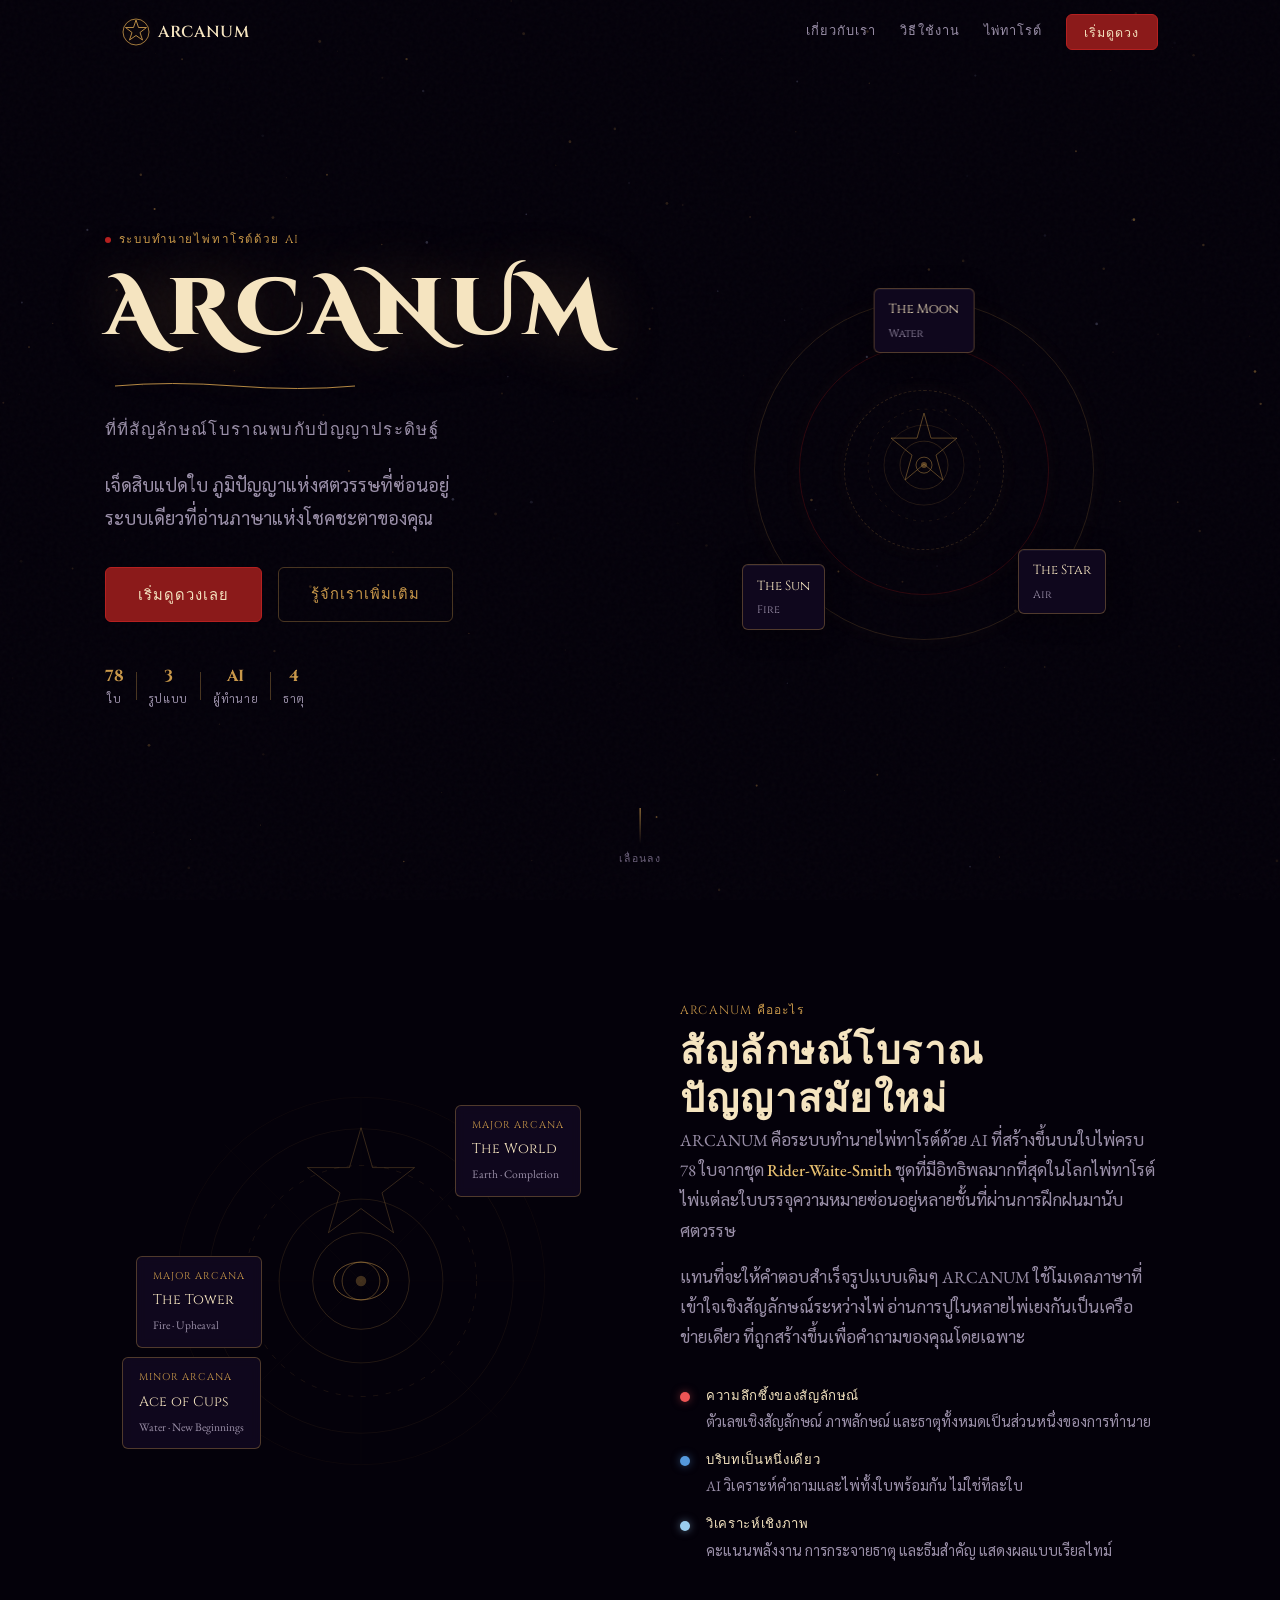
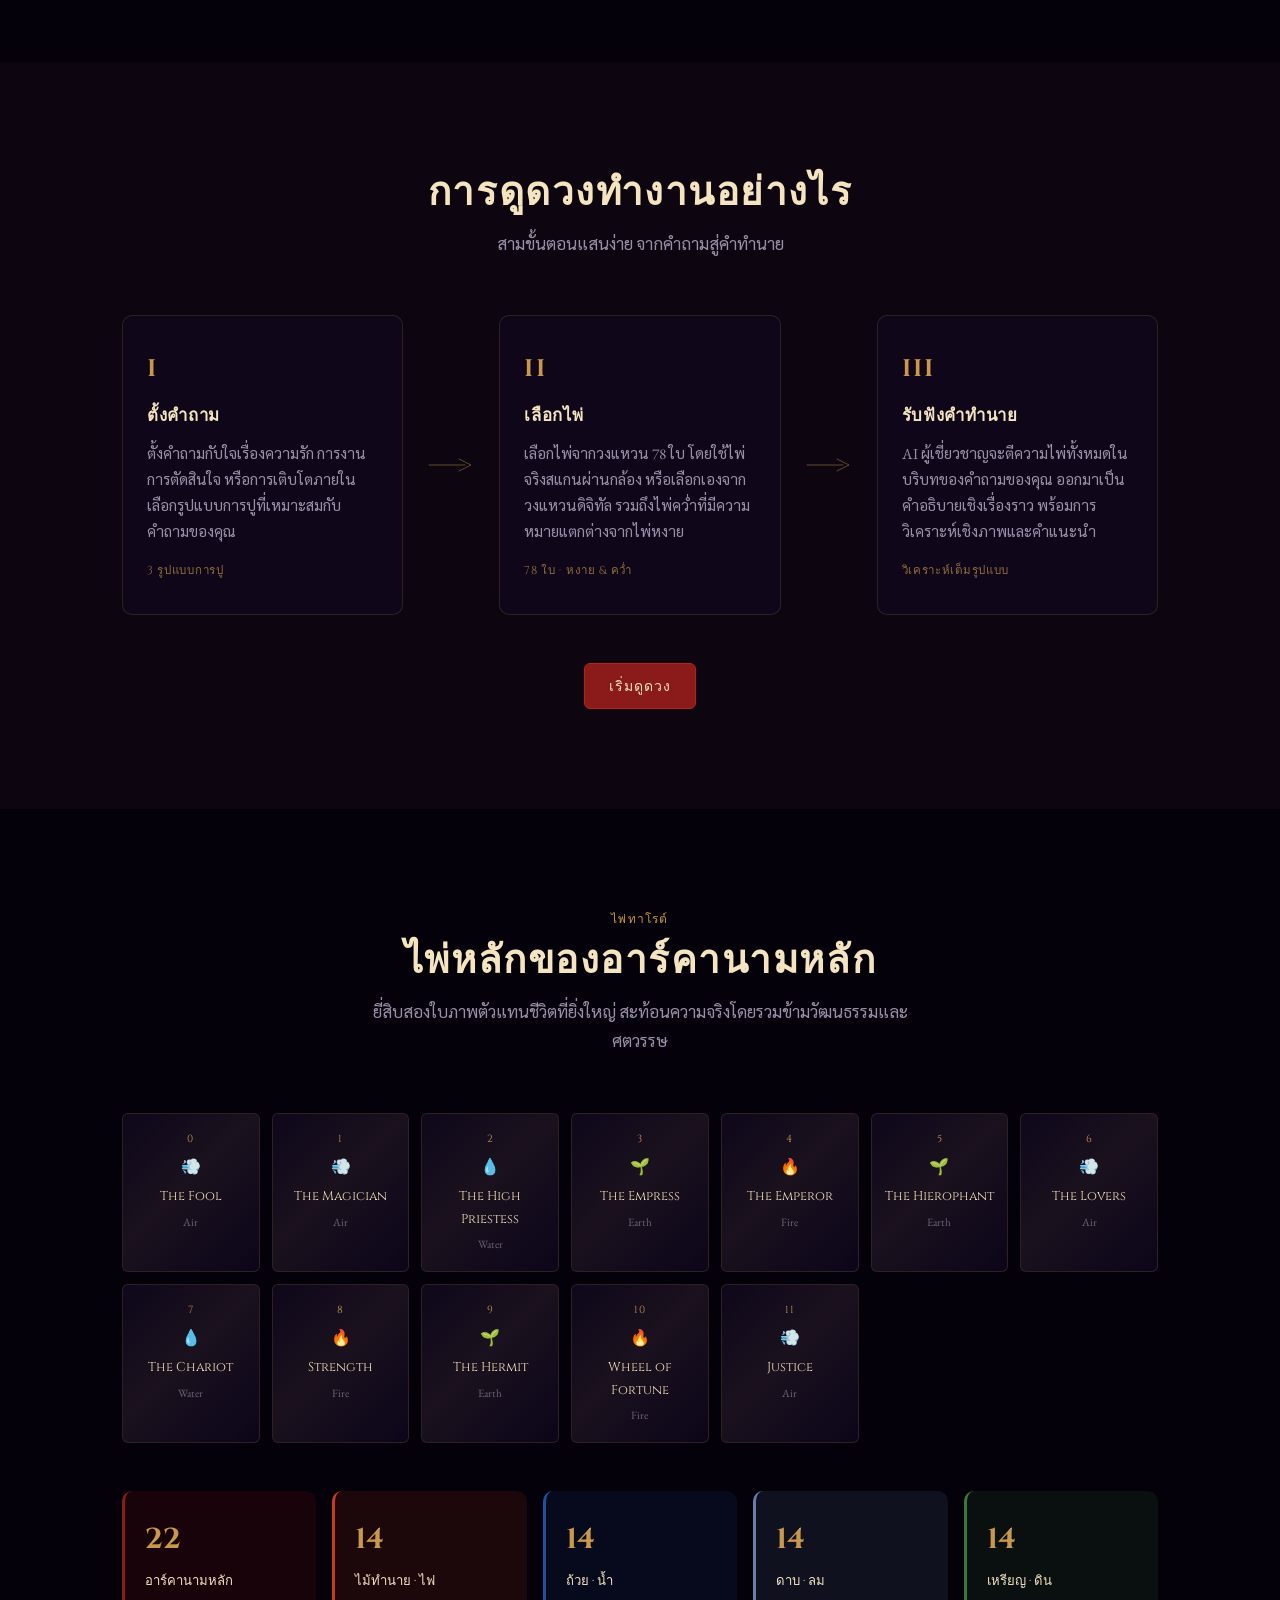
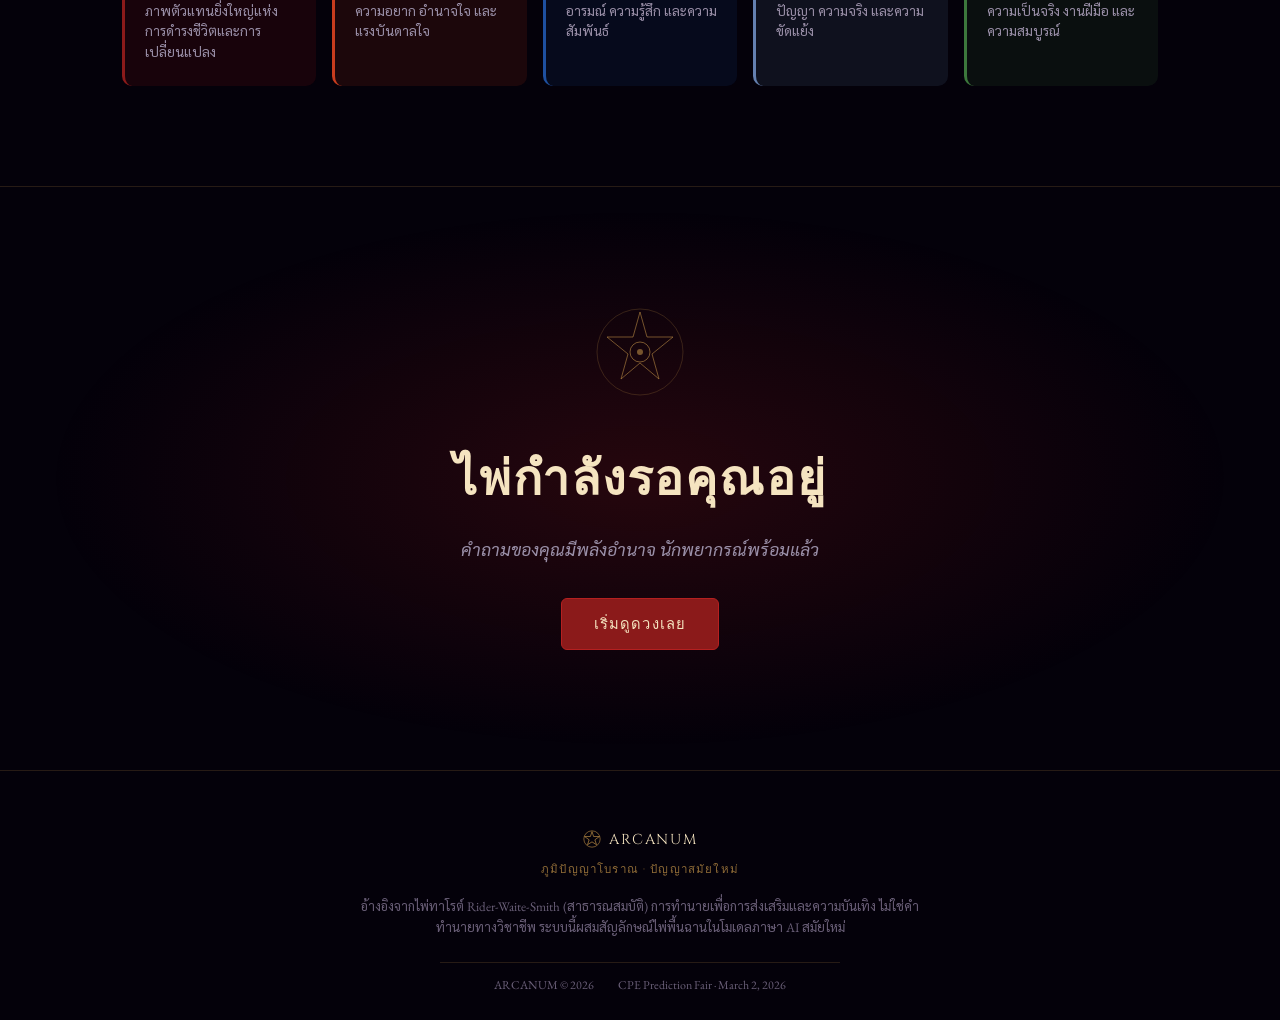
==== index.html @ b69e66a4 "🔮 Initial commit — ARCANUM Tarot AI (Thai UI, GPT-4o)" ====
<!doctype html>
<html lang="th">
  <head>
    <meta charset="UTF-8" />
    <meta name="viewport" content="width=device-width, initial-scale=1.0" />
    <title>ARCANUM — ดูดวงไพ่ทาโรต์ด้วย AI</title>
    <meta
      name="description"
      content="ARCANUM — ระบบทำนายไพ่ทาโรต์ด้วย AI รวมสัญลักษณ์ Rider-Waite-Smith เข้ากับปัญญาประดิษฐ์สมัยใหม่"
    />
    <link rel="preconnect" href="https://fonts.googleapis.com" />
    <link rel="preconnect" href="https://fonts.gstatic.com" crossorigin />
    <link
      href="https://fonts.googleapis.com/css2?family=Cinzel+Decorative:wght@400;700;900&family=Cinzel:wght@400;500;600;700&family=EB+Garamond:ital,wght@0,400;0,500;1,400;1,500&family=Sarabun:ital,wght@0,300;0,400;0,500;1,300;1,400&display=swap"
      rel="stylesheet"
    />
    <link rel="stylesheet" href="styles.css" />
  </head>
  <body>
    <canvas id="bg-canvas" aria-hidden="true"></canvas>
    <div class="noise" aria-hidden="true"></div>

    <!-- Loading overlay -->
    <div id="loading-overlay" class="hidden">
      <div class="ld-ring">
        <span></span><span></span><span></span><span></span>
      </div>
      <p class="ld-title">กำลังปรึกษาไพ่</p>
      <p class="ld-sub">นักพยากรณ์กำลังอ่านสัญลักษณ์&hellip;</p>
    </div>

    <!-- Error banner -->
    <div id="error-banner" class="hidden" role="alert">
      <span id="error-msg"></span>
      <button id="dismiss-error">&times;</button>
    </div>

    <!-- ─── NAV ──────────────────────────────────────────────── -->
    <nav class="nav" id="nav">
      <div class="nav-inner">
        <button class="nav-brand" id="nav-brand-btn">
          <svg class="nav-sigil" viewBox="0 0 28 28" fill="none">
            <circle
              cx="14"
              cy="14"
              r="13"
              stroke="#c9984a"
              stroke-width="0.8"
            />
            <polygon
              points="14,2 16.5,9.5 24.5,9.5 18,14.5 20.5,22 14,17.5 7.5,22 10,14.5 3.5,9.5 11.5,9.5"
              fill="none"
              stroke="#c9984a"
              stroke-width="0.9"
            />
          </svg>
          <span class="nav-name">ARCANUM</span>
        </button>
        <div class="nav-links" id="nav-links">
          <a class="nav-link" href="#about">เกี่ยวกับเรา</a>
          <a class="nav-link" href="#how">วิธีใช้งาน</a>
          <a class="nav-link" href="#deck">ไพ่ทาโรต์</a>
          <button class="nav-cta" id="nav-cta-btn">เริ่มดูดวง</button>
        </div>
        <button class="nav-burger" id="nav-burger" aria-label="Menu">
          <span></span><span></span><span></span>
        </button>
      </div>
      <div class="nav-drawer hidden" id="nav-drawer">
        <a class="drawer-link" href="#about">เกี่ยวกับเรา</a>
        <a class="drawer-link" href="#how">วิธีใช้งาน</a>
        <a class="drawer-link" href="#deck">ไพ่ทาโรต์</a>
        <button class="btn btn-crimson btn-full mgt-16" id="drawer-begin-btn">
          เริ่มดูดวง
        </button>
      </div>
    </nav>

    <!-- ═══════════════════════ HOMEPAGE ════════════════════════ -->
    <div id="page-home">
      <!-- HERO -->
      <section class="hero" id="hero">
        <div class="hero-content">
          <div class="hero-eyebrow reveal">
            <span class="eyebrow-dot"></span>
            ระบบทำนายไพ่ทาโรต์ด้วย AI
          </div>
          <h1 class="hero-title reveal reveal-delay-1">
            <span class="ht-main">ARCANUM</span>
            <span class="ht-rule" aria-hidden="true">
              <svg viewBox="0 0 260 10" fill="none">
                <path
                  d="M10 5 Q65 0 130 5 Q195 10 250 5"
                  stroke="#c9984a"
                  stroke-width="0.9"
                />
              </svg>
            </span>
            <span class="ht-sub">ที่ที่สัญลักษณ์โบราณพบกับปัญญาประดิษฐ์</span>
          </h1>
          <p class="hero-body reveal reveal-delay-2">
            เจ็ดสิบแปดใบ ภูมิปัญญาแห่งศตวรรษที่ซ่อนอยู่<br />
            ระบบเดียวที่อ่านภาษาแห่งโชคชะตาของคุณ
          </p>
          <div class="hero-btns reveal reveal-delay-3">
            <button class="btn btn-crimson btn-xl" id="hero-begin-btn">
              เริ่มดูดวงเลย
            </button>
            <a class="btn btn-outline btn-xl" href="#about"
              >รู้จักเราเพิ่มเติม</a
            >
          </div>
          <div class="hero-pills reveal reveal-delay-4">
            <div class="hero-pill">
              <span class="pill-n">78</span><span class="pill-l">ใบ</span>
            </div>
            <div class="pill-sep"></div>
            <div class="hero-pill">
              <span class="pill-n">3</span><span class="pill-l">รูปแบบ</span>
            </div>
            <div class="pill-sep"></div>
            <div class="hero-pill">
              <span class="pill-n">AI</span><span class="pill-l">ผู้ทำนาย</span>
            </div>
            <div class="pill-sep"></div>
            <div class="hero-pill">
              <span class="pill-n">4</span><span class="pill-l">ธาตุ</span>
            </div>
          </div>
        </div>
        <div class="hero-visual" aria-hidden="true">
          <div class="orbiting-rig">
            <div class="orbit-ring ring-a"></div>
            <div class="orbit-ring ring-b"></div>
            <div class="orbit-ring ring-c"></div>
            <div class="center-glyph">
              <svg viewBox="0 0 120 120" fill="none">
                <circle
                  cx="60"
                  cy="60"
                  r="56"
                  stroke="#c9984a"
                  stroke-width="0.6"
                  opacity="0.3"
                  stroke-dasharray="3 5"
                />
                <circle
                  cx="60"
                  cy="60"
                  r="40"
                  stroke="#c9984a"
                  stroke-width="0.5"
                  opacity="0.4"
                />
                <circle
                  cx="60"
                  cy="60"
                  r="24"
                  stroke="#c9984a"
                  stroke-width="0.6"
                  opacity="0.5"
                />
                <polygon
                  points="60,8 67,33 93,33 72,50 79,75 60,59 41,75 48,50 27,33 53,33"
                  fill="none"
                  stroke="#c9984a"
                  stroke-width="0.9"
                  opacity="0.7"
                />
                <circle
                  cx="60"
                  cy="60"
                  r="8"
                  fill="none"
                  stroke="#c9984a"
                  stroke-width="0.8"
                  opacity="0.8"
                />
                <circle cx="60" cy="60" r="3" fill="#c9984a" opacity="0.6" />
              </svg>
            </div>
            <div class="orbit-card oc-a">
              <div class="oc-name">The Moon</div>
              <div class="oc-el">Water</div>
            </div>
            <div class="orbit-card oc-b">
              <div class="oc-name">The Star</div>
              <div class="oc-el">Air</div>
            </div>
            <div class="orbit-card oc-c">
              <div class="oc-name">The Sun</div>
              <div class="oc-el">Fire</div>
            </div>
          </div>
        </div>
        <div class="hero-scroll" aria-hidden="true">
          <div class="scroll-bar"></div>
          <span>เลื่อนลง</span>
        </div>
      </section>

      <!-- ABOUT -->
      <section class="section" id="about">
        <div class="container">
          <div class="about-grid">
            <div class="about-art reveal" aria-hidden="true">
              <svg class="mandala-svg" viewBox="0 0 360 360" fill="none">
                <circle
                  cx="180"
                  cy="180"
                  r="175"
                  stroke="#c9984a"
                  stroke-width="0.4"
                  opacity="0.12"
                />
                <circle
                  cx="180"
                  cy="180"
                  r="145"
                  stroke="#c9984a"
                  stroke-width="0.4"
                  opacity="0.18"
                />
                <circle
                  cx="180"
                  cy="180"
                  r="110"
                  stroke="#c9984a"
                  stroke-width="0.5"
                  opacity="0.22"
                  stroke-dasharray="5 7"
                />
                <circle
                  cx="180"
                  cy="180"
                  r="78"
                  stroke="#c9984a"
                  stroke-width="0.5"
                  opacity="0.28"
                />
                <circle
                  cx="180"
                  cy="180"
                  r="46"
                  stroke="#c9984a"
                  stroke-width="0.6"
                  opacity="0.35"
                />
                <circle
                  cx="180"
                  cy="180"
                  r="18"
                  stroke="#c9984a"
                  stroke-width="0.7"
                  opacity="0.5"
                />
                <polygon
                  points="180,34 191,72 231,72 200,96 211,134 180,111 149,134 160,96 129,72 169,72"
                  fill="none"
                  stroke="#c9984a"
                  stroke-width="0.7"
                  opacity="0.35"
                />
                <line
                  x1="180"
                  y1="5"
                  x2="180"
                  y2="355"
                  stroke="#c9984a"
                  stroke-width="0.25"
                  opacity="0.1"
                />
                <line
                  x1="5"
                  y1="180"
                  x2="355"
                  y2="180"
                  stroke="#c9984a"
                  stroke-width="0.25"
                  opacity="0.1"
                />
                <line
                  x1="50"
                  y1="50"
                  x2="310"
                  y2="310"
                  stroke="#c9984a"
                  stroke-width="0.25"
                  opacity="0.1"
                />
                <line
                  x1="310"
                  y1="50"
                  x2="50"
                  y2="310"
                  stroke="#c9984a"
                  stroke-width="0.25"
                  opacity="0.1"
                />
                <ellipse
                  cx="180"
                  cy="180"
                  rx="26"
                  ry="18"
                  fill="none"
                  stroke="#c9984a"
                  stroke-width="0.8"
                  opacity="0.6"
                />
                <circle cx="180" cy="180" r="5" fill="#c9984a" opacity="0.3" />
              </svg>
              <div class="float-card fc-a">
                <div class="fc-tag">Major Arcana</div>
                <div class="fc-name">The World</div>
                <div class="fc-kw">Earth &middot; Completion</div>
              </div>
              <div class="float-card fc-b">
                <div class="fc-tag">Minor Arcana</div>
                <div class="fc-name">Ace of Cups</div>
                <div class="fc-kw">Water &middot; New Beginnings</div>
              </div>
              <div class="float-card fc-c">
                <div class="fc-tag">Major Arcana</div>
                <div class="fc-name">The Tower</div>
                <div class="fc-kw">Fire &middot; Upheaval</div>
              </div>
            </div>
            <div class="about-text reveal reveal-delay-2">
              <p class="eyebrow">ARCANUM คืออะไร</p>
              <h2 class="h2">สัญลักษณ์โบราณ<br />ปัญญาสมัยใหม่</h2>
              <p class="body-text">
                ARCANUM คือระบบทำนายไพ่ทาโรต์ด้วย AI ที่สร้างขึ้นบนใบไพ่ครบ 78
                ใบจากชุด <strong>Rider-Waite-Smith</strong>
                ชุดที่มีอิทธิพลมากที่สุดในโลกไพ่ทาโรต์
                ไพ่แต่ละใบบรรจุความหมายซ่อนอยู่หลายชั้นที่ผ่านการฝึกฝนมานับศตวรรษ
              </p>
              <p class="body-text">
                แทนที่จะให้คำตอบสำเร็จรูปแบบเดิมๆ ARCANUM
                ใช้โมเดลภาษาที่เข้าใจเชิงสัญลักษณ์ระหว่างไพ่
                อ่านการปูในหลายไพ่เยงกันเป็นเครือข่ายเดียว
                ที่ถูกสร้างขึ้นเพื่อคำถามของคุณโดยเฉพาะ
              </p>
              <div class="pillars">
                <div class="pillar">
                  <div class="pillar-dot fire"></div>
                  <div>
                    <div class="pillar-title">ความลึกซึ้งของสัญลักษณ์</div>
                    <div class="pillar-body">
                      ตัวเลขเชิงสัญลักษณ์ ภาพลักษณ์
                      และธาตุทั้งหมดเป็นส่วนหนึ่งของการทำนาย
                    </div>
                  </div>
                </div>
                <div class="pillar">
                  <div class="pillar-dot water"></div>
                  <div>
                    <div class="pillar-title">บริบทเป็นหนึ่งเดียว</div>
                    <div class="pillar-body">
                      AI วิเคราะห์คำถามและไพ่ทั้งใบพร้อมกัน ไม่ใช่ทีละใบ
                    </div>
                  </div>
                </div>
                <div class="pillar">
                  <div class="pillar-dot air"></div>
                  <div>
                    <div class="pillar-title">วิเคราะห์เชิงภาพ</div>
                    <div class="pillar-body">
                      คะแนนพลังงาน การกระจายธาตุ และธีมสำคัญ แสดงผลแบบเรียลไทม์
                    </div>
                  </div>
                </div>
              </div>
            </div>
          </div>
        </div>
      </section>

      <!-- HOW IT WORKS -->
      <section class="section section-dark" id="how">
        <div class="container">
          <div class="section-head reveal">
            <h2 class="h2">การดูดวงทำงานอย่างไร</h2>
            <p class="section-sub">สามขั้นตอนแสนง่าย จากคำถามสู่คำทำนาย</p>
          </div>
          <div class="steps">
            <div class="step reveal reveal-delay-1">
              <div class="step-n">I</div>
              <h3 class="step-title">ตั้งคำถาม</h3>
              <p class="step-body">
                ตั้งคำถามกับใจเรื่องความรัก การงาน การตัดสินใจ
                หรือการเติบโตภายใน เลือกรูปแบบการปูที่เหมาะสมกับคำถามของคุณ
              </p>
              <div class="step-tag">3 รูปแบบการปู</div>
            </div>
            <div class="step-arrow" aria-hidden="true">
              <svg viewBox="0 0 48 20" fill="none">
                <path
                  d="M2 10 H38 M32 4 L44 10 L32 16"
                  stroke="#c9984a"
                  stroke-width="1"
                  stroke-linecap="round"
                  stroke-linejoin="round"
                  opacity="0.45"
                />
              </svg>
            </div>
            <div class="step reveal reveal-delay-2">
              <div class="step-n">II</div>
              <h3 class="step-title">เลือกไพ่</h3>
              <p class="step-body">
                เลือกไพ่จากวงแหวน 78 ใบ โดยใช้ไพ่จริงสแกนผ่านกล้อง
                หรือเลือกเองจากวงแหวนดิจิทัล
                รวมถึงไพ่คว่ำที่มีความหมายแตกต่างจากไพ่หงาย
              </p>
              <div class="step-tag">78 ใบ &middot; หงาย &amp; คว่ำ</div>
            </div>
            <div class="step-arrow" aria-hidden="true">
              <svg viewBox="0 0 48 20" fill="none">
                <path
                  d="M2 10 H38 M32 4 L44 10 L32 16"
                  stroke="#c9984a"
                  stroke-width="1"
                  stroke-linecap="round"
                  stroke-linejoin="round"
                  opacity="0.45"
                />
              </svg>
            </div>
            <div class="step reveal reveal-delay-3">
              <div class="step-n">III</div>
              <h3 class="step-title">รับฟังคำทำนาย</h3>
              <p class="step-body">
                AI ผู้เชี่ยวชาญจะตีความไพ่ทั้งหมดในบริบทของคำถามของคุณ
                ออกมาเป็นคำอธิบายเชิงเรื่องราว
                พร้อมการวิเคราะห์เชิงภาพและคำแนะนำ
              </p>
              <div class="step-tag">วิเคราะห์เต็มรูปแบบ</div>
            </div>
          </div>
          <div class="steps-cta">
            <button class="btn btn-crimson btn-lg" id="steps-begin-btn">
              เริ่มดูดวง
            </button>
          </div>
        </div>
      </section>

      <!-- THE DECK -->
      <section class="section" id="deck">
        <div class="container">
          <div class="section-head reveal">
            <p class="eyebrow">ไพ่ทาโรต์</p>
            <h2 class="h2">ไพ่หลักของอาร์คานามหลัก</h2>
            <p class="section-sub">
              ยี่สิบสองใบภาพตัวแทนชีวิตที่ยิ่งใหญ่
              สะท้อนความจริงโดยรวมข้ามวัฒนธรรมและศตวรรษ
            </p>
          </div>
          <div class="feat-grid reveal reveal-delay-1" id="feat-grid"></div>
          <div class="suit-grid reveal reveal-delay-2">
            <div class="suit-card suit-major">
              <div class="suit-n">22</div>
              <div class="suit-name">อาร์คานามหลัก</div>
              <div class="suit-desc">
                ภาพตัวแทนยิ่งใหญ่แห่งการดำรงชีวิตและการเปลี่ยนแปลง
              </div>
            </div>
            <div class="suit-card suit-wands">
              <div class="suit-n">14</div>
              <div class="suit-name">ไม้ทำนาย · ไฟ</div>
              <div class="suit-desc">ความอยาก อำนาจใจ และแรงบันดาลใจ</div>
            </div>
            <div class="suit-card suit-cups">
              <div class="suit-n">14</div>
              <div class="suit-name">ถ้วย · น้ำ</div>
              <div class="suit-desc">อารมณ์ ความรู้สึก และความสัมพันธ์</div>
            </div>
            <div class="suit-card suit-swords">
              <div class="suit-n">14</div>
              <div class="suit-name">ดาบ · ลม</div>
              <div class="suit-desc">ปัญญา ความจริง และความขัดแย้ง</div>
            </div>
            <div class="suit-card suit-pentacles">
              <div class="suit-n">14</div>
              <div class="suit-name">เหรียญ · ดิน</div>
              <div class="suit-desc">ความเป็นจริง งานฝีมือ และความสมบูรณ์</div>
            </div>
          </div>
        </div>
      </section>

      <!-- FINAL CTA -->
      <section class="cta-section" id="cta-sec">
        <div class="cta-content">
          <div class="cta-sigil" aria-hidden="true">
            <svg viewBox="0 0 90 90" fill="none">
              <circle
                cx="45"
                cy="45"
                r="43"
                stroke="#c9984a"
                stroke-width="0.6"
                opacity="0.35"
              />
              <polygon
                points="45,5 52,30 78,30 57,47 64,72 45,56 26,72 33,47 12,30 38,30"
                fill="none"
                stroke="#c9984a"
                stroke-width="0.9"
                opacity="0.6"
              />
              <circle
                cx="45"
                cy="45"
                r="10"
                fill="none"
                stroke="#c9984a"
                stroke-width="0.8"
                opacity="0.7"
              />
              <circle cx="45" cy="45" r="3" fill="#c9984a" opacity="0.55" />
            </svg>
          </div>
          <h2 class="cta-title">ไพ่กำลังรอคุณอยู่</h2>
          <p class="cta-body">คำถามของคุณมีพลังอำนาจ นักพยากรณ์พร้อมแล้ว</p>
          <button class="btn btn-crimson btn-xl" id="cta-begin-btn">
            เริ่มดูดวงเลย
          </button>
        </div>
      </section>

      <!-- FOOTER -->
      <footer class="footer">
        <div class="footer-inner">
          <div class="footer-brand">
            <svg viewBox="0 0 22 22" fill="none" width="18">
              <circle
                cx="11"
                cy="11"
                r="10"
                stroke="#c9984a"
                stroke-width="0.7"
              />
              <polygon
                points="11,2 13,8 20,8 14.5,12 16.5,18 11,14.5 5.5,18 7.5,12 2,8 9,8"
                fill="none"
                stroke="#c9984a"
                stroke-width="0.8"
              />
            </svg>
            <span class="footer-name">ARCANUM</span>
          </div>
          <p class="footer-tag">ภูมิปัญญาโบราณ &middot; ปัญญาสมัยใหม่</p>
          <p class="footer-disc">
            อ้างอิงจากไพ่ทาโรต์ Rider-Waite-Smith (สาธารณสมบัติ)
            การทำนายเพื่อการส่งเสริมและความบันเทิง ไม่ใช่คำทำนายทางวิชาชีพ
            ระบบนี้ผสมสัญลักษณ์ไพ่พื้นฉานในโมเดลภาษา AI สมัยใหม่
          </p>
        </div>
        <div class="footer-line"></div>
        <div class="footer-bottom">
          <span>ARCANUM &copy; 2026</span>
          <span>CPE Prediction Fair &middot; March 2, 2026</span>
        </div>
      </footer>
    </div>
    <!-- #page-home -->

    <!-- ═══════════════════════ READING APP ════════════════════════ -->
    <div id="page-reading" class="hidden">
      <header class="reading-header">
        <button class="back-btn" id="back-btn">
          <svg viewBox="0 0 18 18" fill="none" width="16">
            <path
              d="M11 3L5 9L11 15"
              stroke="currentColor"
              stroke-width="1.8"
              stroke-linecap="round"
              stroke-linejoin="round"
            />
          </svg>
          Back
        </button>
        <span class="rh-title">ARCANUM</span>
        <span class="rh-step" id="rh-step">ขั้นตอนที่ 1 จาก 3</span>
      </header>

      <div class="reading-wrap">
        <!-- STEP 1: QUESTION -->
        <section id="phase-question" class="phase">
          <div class="phase-head">
            <p class="eyebrow">ขั้นตอนที่ 1 จาก 3</p>
            <h2 class="h2">ตั้งคำถามของคุณ</h2>
            <p class="phase-sub">
              ความชัดเจนของคำถามส่งผลต่อความลึกซึ้งของคำตอบ
            </p>
          </div>
          <div class="r-panel">
            <label class="field-label" for="question-input">คำถามของคุณ</label>
            <textarea
              id="question-input"
              class="q-input"
              placeholder="เช่น อะไรกำลังส่งผลต่อชีวิตของฉันในช่วงนี้"
              maxlength="280"
              rows="4"
            ></textarea>
            <p class="char-ctr"><span id="char-count">0</span> / 280</p>
            <div class="example-qs">
              <p class="example-qs-label">ลองคำถามตัวอย่าง:</p>
              <div class="example-qs-chips">
                <button class="eq-chip" type="button">
                  อะไรกำลังส่งผลต่อเส้นทางชีวิตของฉันในช่วงนี้?
                </button>
                <button class="eq-chip" type="button">
                  ฉันควรโฟกัสอะไรเพื่อเติบโตในหน้าที่การงานตอนนี้?
                </button>
                <button class="eq-chip" type="button">
                  อะไรกีดขวางฉันจากการพบความรักและความผูกพัน?
                </button>
                <button class="eq-chip" type="button">
                  ฉันควรปล่อยวางสิ่งใดเพื่อเดินหน้าต่อไปในชีวิต?
                </button>
                <button class="eq-chip" type="button">
                  ความจริงที่ซ่อนอยู่ในสถานการณ์ปัจจุบันของฉันคืออะไร?
                </button>
                <button class="eq-chip" type="button">
                  ฉันจะหาความสมดุลและความสงบใจภายในได้อย่างไร?
                </button>
              </div>
            </div>
            <div class="field-sep"></div>
            <label class="field-label">เลือกรูปแบบการปู</label>
            <div class="spread-grid" role="radiogroup">
              <div
                class="spread-opt selected"
                data-spread="three-card"
                role="radio"
                aria-checked="true"
                tabindex="0"
              >
                <span class="sopt-check">&#10003;</span>
                <div class="sopt-name">
                  อดีต &middot; ปัจจุบัน &middot; อนาคต
                </div>
                <div class="sopt-n">3 ใบ</div>
                <div class="sopt-desc">
                  รูปแบบคลาสสิกที่สะท้อนเส้นทางชีวิตผ่านกาลเวลา
                </div>
              </div>
              <div
                class="spread-opt"
                data-spread="single"
                role="radio"
                aria-checked="false"
                tabindex="0"
              >
                <span class="sopt-check">&#10003;</span>
                <div class="sopt-name">ไพ่ประจำวัน</div>
                <div class="sopt-n">1 ใบ</div>
                <div class="sopt-desc">
                  ไพ่หนึ่งใบให้แนวทางตรงที่ง่ายและชัดเจน
                </div>
              </div>
              <div
                class="spread-opt"
                data-spread="celtic-cross"
                role="radio"
                aria-checked="false"
                tabindex="0"
              >
                <span class="sopt-check">&#10003;</span>
                <div class="sopt-name">Celtic Cross</div>
                <div class="sopt-n">10 ใบ</div>
                <div class="sopt-desc">
                  รูปแบบดั้งเดิมสำหรับคำถามที่ซับซ้อนและลึกซึ้ง
                </div>
              </div>
            </div>
            <div class="panel-foot">
              <button id="btn-proceed" class="btn btn-crimson btn-lg" disabled>
                เดินหน้าสู่ไพ่
              </button>
            </div>
          </div>
        </section>

        <!-- STEP 2: SPREAD -->
        <section id="phase-spread" class="phase hidden">
          <div class="phase-head">
            <p class="eyebrow">ขั้นตอนที่ 2 จาก 3</p>
            <h2 class="h2" id="spread-title">
              Past &middot; Present &middot; Future
            </h2>
            <p class="phase-sub" id="spread-desc"></p>
            <p class="q-echo" id="question-display"></p>
          </div>
          <div class="r-panel">
            <div id="card-slots" class="slots-wrap"></div>
            <div class="spread-ctrl">
              <p class="shuffle-hint" id="shuffle-hint">
                เลือกวิธีเลือกไพ่ของคุณ
              </p>

              <!-- Mode selector tabs -->
              <div class="mode-tabs">
                <button class="mode-tab active" data-mode="pick" id="mode-pick">
                  <svg viewBox="0 0 20 20" fill="none" width="18">
                    <rect
                      x="3"
                      y="2"
                      width="10"
                      height="14"
                      rx="1.5"
                      stroke="currentColor"
                      stroke-width="1.3"
                    />
                    <rect
                      x="7"
                      y="5"
                      width="10"
                      height="14"
                      rx="1.5"
                      stroke="currentColor"
                      stroke-width="1.3"
                    />
                  </svg>
                  <span class="mt-label">เลือกไพ่</span>
                  <span class="mt-sub">จากวงแหวน</span>
                </button>
                <button class="mode-tab" data-mode="scan" id="mode-scan">
                  <svg viewBox="0 0 20 20" fill="none" width="18">
                    <circle
                      cx="10"
                      cy="10"
                      r="4"
                      stroke="currentColor"
                      stroke-width="1.3"
                    />
                    <path
                      d="M1 7V5a2 2 0 0 1 2-2h2M17 3h2v2M3 17H1v-2M19 13v2h-2"
                      stroke="currentColor"
                      stroke-width="1.3"
                      stroke-linecap="round"
                    />
                  </svg>
                  <span class="mt-label">สแกโดยกล้อง</span>
                  <span class="mt-sub">ใช้กล้องถ่ายภาพ</span>
                </button>
              </div>

              <!-- Action buttons (only 1 per mode shown) -->
              <div class="btn-row">
                <button id="btn-pick" class="btn btn-pick btn-lg">
                  <svg viewBox="0 0 20 20" fill="none" width="15">
                    <rect
                      x="3"
                      y="2"
                      width="10"
                      height="14"
                      rx="1.5"
                      stroke="currentColor"
                      stroke-width="1.4"
                    />
                    <rect
                      x="7"
                      y="5"
                      width="10"
                      height="14"
                      rx="1.5"
                      stroke="currentColor"
                      stroke-width="1.4"
                    />
                  </svg>
                  เลือกไพ่ถัดไป
                </button>
                <button id="btn-scan" class="btn btn-scan btn-lg hidden">
                  <svg viewBox="0 0 20 20" fill="none" width="15">
                    <circle
                      cx="10"
                      cy="10"
                      r="4"
                      stroke="currentColor"
                      stroke-width="1.5"
                    />
                    <path
                      d="M1 7V5a2 2 0 0 1 2-2h2M17 3h2v2M3 17H1v-2M19 13v2h-2M7 3H5M15 17h2v-2M5 17H3v-2M19 7V5a2 2 0 0 0-2-2h-2"
                      stroke="currentColor"
                      stroke-width="1.3"
                      stroke-linecap="round"
                    />
                  </svg>
                  สแกไพ่ถัดไป
                </button>
                <button id="btn-reveal" class="btn btn-crimson btn-lg" disabled>
                  ดูคำทำนาย
                </button>
              </div>
            </div>
          </div>
        </section>

        <!-- STEP 3: RESULT -->
        <section id="phase-result" class="phase hidden">
          <div class="phase-head">
            <p class="eyebrow">ผลการดูดวง</p>
            <h2 class="h2" id="selected-spread-name"></h2>
            <p class="q-echo" id="question-display-result"></p>
          </div>

          <!-- Drawn cards visual display -->
          <div class="result-cards-row" id="result-cards-row"></div>

          <div class="r-panel panel-oracle">
            <div class="oracle-hd">
              <div class="oracle-sigil" aria-hidden="true">
                <svg viewBox="0 0 44 44" fill="none">
                  <circle
                    cx="22"
                    cy="22"
                    r="21"
                    stroke="#c9984a"
                    stroke-width="0.7"
                  />
                  <polygon
                    points="22,4 25,14 36,14 27.5,20.5 30.5,31 22,25 13.5,31 16.5,20.5 8,14 19,14"
                    fill="none"
                    stroke="#c9984a"
                    stroke-width="1"
                  />
                </svg>
              </div>
              <p class="oracle-label">นักพยากรณ์กล่าวว่า</p>
            </div>
            <p class="oracle-summary" id="result-summary"></p>
          </div>

          <!-- Energy strip: compact badges only -->
          <div class="energy-strip">
            <div class="es-badge-row">
              <div class="es-item">
                <span class="es-label">พลังงาน</span>
                <span id="overall-energy" class="e-badge">—</span>
              </div>
              <div class="es-dot">✦</div>
              <div class="es-item">
                <span class="es-label">ธาตุหลัก</span>
                <span class="es-val" id="dominant-element">—</span>
              </div>
              <div class="es-dot">✦</div>
              <div class="es-item">
                <span class="es-label">คะแนนพลังงาน</span>
                <span class="es-val" id="energy-score">—</span>
              </div>
            </div>
            <div id="key-themes" class="themes"></div>
            <!-- hidden: kept for JS compatibility -->
            <div id="element-bars" style="display: none"></div>
            <div class="score-track" style="display: none">
              <div class="score-fill"></div>
            </div>
          </div>

          <div class="r-panel" id="fortune-panel" style="display: none">
            <h3 class="panel-h3">คำทำนายเชิงโชคลาภ</h3>
            <div id="fortune-phrases" class="fortune-list"></div>
          </div>

          <div class="r-panel">
            <h3 class="panel-h3">ความหมายของไพ่แต่ละใบ</h3>
            <div id="card-readings" class="readings"></div>
          </div>

          <div class="r-panel" id="questions-panel" style="display: none">
            <h3 class="panel-h3">คำถามสำหรับการพิจารณา</h3>
            <ul id="questions-list" class="q-list"></ul>
          </div>

          <div class="r-panel">
            <div class="advice-box">
              <p class="advice-label">คำแนะนำจากนักพยากรณ์</p>
              <p class="advice-text" id="advice-text"></p>
            </div>
          </div>

          <p class="closing" id="closing-msg"></p>

          <div class="result-actions">
            <button class="btn btn-crimson btn-lg" id="btn-new-reading">
              เริ่มคำถามใหม่
            </button>
            <button class="btn btn-outline btn-lg" id="btn-back-home">
              กลับหน้าหลัก
            </button>
          </div>
        </section>
      </div>
      <!-- .reading-wrap -->
    </div>
    <!-- #page-reading -->

    <!-- ═══════════════════════ CARD PICKER MODAL (Circle) ════════════════ -->
    <div
      id="picker-modal"
      class="cp-overlay hidden"
      role="dialog"
      aria-modal="true"
    >
      <!-- Close -->
      <button class="cp-close" id="picker-close" aria-label="Close">✕</button>

      <!-- Center: position info + reversed toggle -->
      <div class="cp-center" id="cp-center">
        <div class="cp-star">✦</div>
        <div class="cp-pos-label">กำลังเลือกสำหรับ</div>
        <div class="cp-pos-name" id="picker-pos-name">—</div>
        <div class="cp-progress" id="picker-progress"></div>
        <label class="picker-rev-toggle cp-rev">
          <input type="checkbox" id="picker-rev" />
          <span class="rev-knob"></span>
          <span class="rev-label">คว่ำ</span>
        </label>
        <div class="cp-hint">คลิกไพ่ในวงแหวน</div>
      </div>

      <!-- Hover preview (replaces center text on hover) -->
      <div class="cp-preview hidden" id="cp-preview">
        <img id="cp-preview-img" src="" alt="" />
        <div id="cp-preview-name" class="cp-preview-name"></div>
      </div>

      <!-- 78 cards in a ring — built by JS -->
      <div class="cp-ring" id="circle-cards"></div>
    </div>

    <!-- ═══════════════════════ CAMERA MODAL ════════════════════════ -->
    <div
      id="camera-modal"
      class="cam-overlay hidden"
      role="dialog"
      aria-modal="true"
      aria-label="Scan Tarot Card"
    >
      <div class="cam-box">
        <div class="cam-header">
          <div class="cam-title">
            <svg viewBox="0 0 20 20" fill="none" width="18">
              <circle
                cx="10"
                cy="10"
                r="4"
                stroke="#c9984a"
                stroke-width="1.5"
              />
              <path
                d="M1 7V5a2 2 0 0 1 2-2h2M17 3h2v2M3 17H1v-2M19 13v2h-2M7 3H5M15 17h2v-2M5 17H3v-2M19 7V5a2 2 0 0 0-2-2h-2"
                stroke="#c9984a"
                stroke-width="1.3"
                stroke-linecap="round"
              />
            </svg>
            สแกด้วยกล้อง
          </div>
          <button class="cam-close" id="cam-close" aria-label="Close">
            &times;
          </button>
        </div>

        <div class="cam-slot-row">
          <span class="cam-slot-label">สแกตำแหน่ง:</span>
          <span class="cam-slot-name" id="cam-slot-name">—</span>
        </div>

        <!-- Live feed -->
        <div class="cam-feed-wrap" id="cam-feed-wrap">
          <video
            id="cam-video"
            class="cam-video"
            autoplay
            playsinline
            muted
          ></video>
          <canvas id="cam-canvas" class="hidden"></canvas>
          <div class="cam-reticle" aria-hidden="true">
            <div class="ret-corner ret-tl"></div>
            <div class="ret-corner ret-tr"></div>
            <div class="ret-corner ret-bl"></div>
            <div class="ret-corner ret-br"></div>
            <div class="ret-label">วางไพ่ตรงนี้</div>
          </div>
        </div>

        <!-- Captured preview while detecting -->
        <div class="cam-preview-wrap hidden" id="cam-preview-wrap">
          <img
            id="cam-preview-img"
            class="cam-preview-img"
            alt="Captured frame"
          />
          <div class="cam-detect-box" id="cam-detect-box">
            <div class="cam-detect-ring"><span></span><span></span></div>
            <p class="cam-detect-status" id="cam-detect-status">
              กำลังวิเคราะห์ภาพ&hellip;
            </p>
          </div>
        </div>

        <!-- Detection result -->
        <div class="cam-result hidden" id="cam-result">
          <div class="cam-result-inner">
            <p class="cam-result-label">พบไพ่</p>
            <p class="cam-result-name" id="cam-result-name">—</p>
            <p class="cam-result-meta" id="cam-result-meta"></p>
            <p class="cam-result-conf" id="cam-result-conf"></p>
          </div>
        </div>

        <div class="cam-err hidden" id="cam-err"></div>

        <!-- Controls -->
        <div class="cam-controls">
          <button class="btn btn-outline btn-lg" id="cam-btn-retake">
            ถ่ายใหม่
          </button>
          <button class="btn btn-gold btn-lg" id="cam-btn-capture">
            ผนภาพ
          </button>
          <button class="btn btn-crimson btn-lg" id="cam-btn-use" disabled>
            ใช้ไพ่ใบนี้
          </button>
        </div>

        <!-- Slot progress dots -->
        <div class="cam-progress" id="cam-progress"></div>
      </div>
    </div>

    <script src="cards.js"></script>
    <script src="deck.js"></script>
    <script src="config.js"></script>
    <script src="api.js"></script>
    <script src="app.js"></script>
  </body>
</html>
---- styles.css ----
/* ══════════════════════════════════════════
   ARCANUM — AI Tarot Oracle  |  styles.css
   Crimson & Gold dark theme
   ══════════════════════════════════════════ */

/* ── Reset & Base ─────────────────────────── */
*,
*::before,
*::after {
  box-sizing: border-box;
  margin: 0;
  padding: 0;
}
html {
  font-size: 16px;
  scroll-behavior: smooth;
}
body {
  background: #04010a;
  color: #e8dff0;
  font-family: "EB Garamond", "Sarabun", Georgia, serif;
  font-size: 1.1rem;
  line-height: 1.75;
  min-height: 100vh;
  overflow-x: hidden;
}
button {
  cursor: pointer;
  border: none;
  background: none;
  font-family: inherit;
}
a {
  text-decoration: none;
  color: inherit;
}
img {
  max-width: 100%;
}

/* ── Design Tokens ────────────────────────── */
:root {
  --crimson: #8b1a1a;
  --crimson-light: #b52020;
  --crimson-deep: #5a0f0f;
  --gold: #c9984a;
  --gold-light: #e8c070;
  --gold-pale: #f5e4c0;
  --bg: #04010a;
  --bg-surface: #0d0610;
  --bg-panel: #110820;
  --text: #e8dff0;
  --text-muted: #9a8fa8;
  --text-dim: #6a5f78;
  --border: rgba(201, 152, 74, 0.18);
  --border-bright: rgba(201, 152, 74, 0.35);
  --shadow-gold: 0 0 32px rgba(201, 152, 74, 0.14);
  --shadow-crimson: 0 0 28px rgba(139, 26, 26, 0.5);
  --r-sm: 6px;
  --r-md: 10px;
  --r-lg: 16px;
  --r-xl: 22px;
  --r-2xl: 32px;
  --transition: 280ms cubic-bezier(0.4, 0, 0.2, 1);
  --transition-slow: 480ms cubic-bezier(0.4, 0, 0.2, 1);
  --ease-bounce: cubic-bezier(0.34, 1.56, 0.64, 1);
  --glow-gold:
    0 0 24px rgba(201, 152, 74, 0.3), 0 0 60px rgba(201, 152, 74, 0.1);
  --glow-crimson:
    0 0 24px rgba(139, 26, 26, 0.45), 0 0 60px rgba(139, 26, 26, 0.2);
  --glass: rgba(17, 8, 32, 0.72);
  --glass-border: rgba(201, 152, 74, 0.18);
}

/* ── Custom scrollbar ─────────────────────── */
::-webkit-scrollbar {
  width: 6px;
}
::-webkit-scrollbar-track {
  background: var(--bg);
}
::-webkit-scrollbar-thumb {
  background: rgba(201, 152, 74, 0.28);
  border-radius: 99px;
}
::-webkit-scrollbar-thumb:hover {
  background: rgba(201, 152, 74, 0.5);
}

/* ── Selection ─────────────────────────────── */
::selection {
  background: rgba(139, 26, 26, 0.45);
  color: var(--gold-pale);
}

/* ── Typography ───────────────────────────── */
h1,
h2,
h3,
.nav-name,
.footer-name {
  font-family: "Cinzel", serif;
  letter-spacing: 0.04em;
}
.hero-title .ht-main {
  font-family: "Cinzel Decorative", serif;
}
.eyebrow,
.step-n,
.oracle-label,
.advice-label {
  font-family: "Cinzel", serif;
  letter-spacing: 0.1em;
  font-size: 0.75rem;
  text-transform: uppercase;
  color: var(--gold);
}
.h2 {
  font-size: clamp(1.6rem, 4vw, 2.4rem);
  font-weight: 600;
  color: var(--gold-pale);
  line-height: 1.25;
  margin-top: 0.5rem;
}
.body-text {
  font-size: 1.05rem;
  color: var(--text-muted);
  line-height: 1.8;
  margin-bottom: 1rem;
}
strong {
  color: var(--gold-light);
  font-weight: 500;
}

/* ── Noise & Canvas layers ────────────────── */
#bg-canvas {
  position: fixed;
  inset: 0;
  z-index: -2;
  pointer-events: none;
}
.noise {
  position: fixed;
  inset: 0;
  z-index: -1;
  pointer-events: none;
  opacity: 0.025;
  background-image: url("data:image/svg+xml,%3Csvg viewBox='0 0 256 256' xmlns='http://www.w3.org/2000/svg'%3E%3Cfilter id='n'%3E%3CfeTurbulence type='fractalNoise' baseFrequency='0.9' numOctaves='4'/%3E%3C/filter%3E%3Crect width='100%25' height='100%25' filter='url(%23n)'/%3E%3C/svg%3E");
}

/* ── Loading overlay ──────────────────────── */
#loading-overlay {
  position: fixed;
  inset: 0;
  z-index: 9999;
  background: rgba(4, 1, 10, 0.94);
  backdrop-filter: blur(10px);
  display: flex;
  flex-direction: column;
  align-items: center;
  justify-content: center;
  gap: 1rem;
}
#loading-overlay.hidden {
  display: none;
}
.ld-ring {
  position: relative;
  width: 64px;
  height: 64px;
}
.ld-ring span {
  display: block;
  position: absolute;
  inset: 0;
  border-radius: 50%;
  border: 2px solid transparent;
  animation: spin 1.2s linear infinite;
}
.ld-ring span:nth-child(1) {
  border-top-color: var(--gold);
  animation-duration: 1.2s;
}
.ld-ring span:nth-child(2) {
  border-right-color: var(--crimson-light);
  animation-duration: 1.8s;
}
.ld-ring span:nth-child(3) {
  border-bottom-color: var(--gold);
  animation-duration: 2.4s;
}
.ld-ring span:nth-child(4) {
  inset: 8px;
  border-top-color: var(--gold-light);
  animation-duration: 0.9s;
  animation-direction: reverse;
}
@keyframes spin {
  to {
    transform: rotate(360deg);
  }
}
@keyframes revSpin {
  to {
    transform: rotate(-360deg);
  }
}
@keyframes fadeUp {
  from {
    opacity: 0;
    transform: translateY(28px);
  }
  to {
    opacity: 1;
    transform: none;
  }
}
@keyframes fadeDown {
  from {
    opacity: 0;
    transform: translateY(-16px);
  }
  to {
    opacity: 1;
    transform: none;
  }
}
@keyframes scaleIn {
  from {
    opacity: 0;
    transform: scale(0.88);
  }
  to {
    opacity: 1;
    transform: scale(1);
  }
}
@keyframes shimmer {
  0%,
  100% {
    opacity: 0.5;
  }
  50% {
    opacity: 1;
  }
}
@keyframes goldPulse {
  0%,
  100% {
    text-shadow: 0 0 20px rgba(201, 152, 74, 0.3);
  }
  50% {
    text-shadow:
      0 0 40px rgba(201, 152, 74, 0.6),
      0 0 80px rgba(201, 152, 74, 0.2);
  }
}
@keyframes borderGlow {
  0%,
  100% {
    box-shadow: 0 0 0 rgba(201, 152, 74, 0);
  }
  50% {
    box-shadow: var(--glow-gold);
  }
}
@keyframes cardFlipIn {
  0% {
    transform: rotateY(90deg) scale(0.9);
    opacity: 0;
  }
  60% {
    transform: rotateY(-8deg) scale(1.02);
  }
  100% {
    transform: rotateY(0) scale(1);
    opacity: 1;
  }
}
@keyframes slotGlow {
  0% {
    box-shadow: 0 0 0 rgba(201, 152, 74, 0);
  }
  40% {
    box-shadow: 0 0 28px rgba(201, 152, 74, 0.5);
  }
  100% {
    box-shadow: 0 0 8px rgba(201, 152, 74, 0.15);
  }
}
@keyframes particleUp {
  0% {
    transform: translateY(0) scale(1);
    opacity: 0.7;
  }
  100% {
    transform: translateY(-60px) scale(0);
    opacity: 0;
  }
}
@keyframes scanLine {
  0% {
    top: 0%;
    opacity: 0.6;
  }
  100% {
    top: 100%;
    opacity: 0;
  }
}
@keyframes breathe {
  0%,
  100% {
    transform: scale(1);
    opacity: 0.7;
  }
  50% {
    transform: scale(1.04);
    opacity: 0.95;
  }
}
.ld-title {
  font-family: "Cinzel", serif;
  color: var(--gold-pale);
  letter-spacing: 0.1em;
  font-size: 0.95rem;
}
.ld-sub {
  font-style: italic;
  color: var(--text-muted);
  font-size: 0.9rem;
}

/* ── Error banner ─────────────────────────── */
#error-banner {
  position: fixed;
  top: 72px;
  left: 50%;
  transform: translateX(-50%);
  z-index: 9998;
  min-width: 280px;
  max-width: 560px;
  background: #3a0a0a;
  border: 1px solid #8b1a1a;
  border-radius: var(--r-md);
  padding: 0.75rem 1.25rem;
  display: flex;
  align-items: center;
  gap: 1rem;
  font-size: 0.9rem;
  color: #f5a0a0;
}
#error-banner.hidden {
  display: none;
}
#dismiss-error {
  font-size: 1.2rem;
  line-height: 1;
  opacity: 0.7;
}
#dismiss-error:hover {
  opacity: 1;
}

/* ══════════════════════════════════════════
   NAV
   ══════════════════════════════════════════ */
.nav {
  position: fixed;
  top: 0;
  left: 0;
  right: 0;
  z-index: 1000;
  border-bottom: 1px solid transparent;
  transition:
    background var(--transition),
    border-color var(--transition),
    box-shadow var(--transition);
}
.nav.scrolled {
  background: rgba(4, 1, 10, 0.88);
  backdrop-filter: blur(20px) saturate(160%);
  -webkit-backdrop-filter: blur(20px) saturate(160%);
  border-bottom-color: var(--border);
  box-shadow: 0 1px 32px rgba(0, 0, 0, 0.45);
}
.nav-inner {
  max-width: 1100px;
  margin: 0 auto;
  display: flex;
  align-items: center;
  justify-content: space-between;
  padding: 0 2rem;
  height: 64px;
}
.nav-brand {
  display: flex;
  align-items: center;
  gap: 0.5rem;
  font-family: "Cinzel", serif;
  font-size: 1rem;
  letter-spacing: 0.12em;
  color: var(--gold-pale);
  transition:
    color var(--transition),
    text-shadow var(--transition);
}
.nav-brand:hover {
  color: var(--gold-light);
  text-shadow: 0 0 20px rgba(201, 152, 74, 0.4);
}
.nav-sigil {
  width: 28px;
  height: 28px;
  transition: transform var(--transition);
  filter: drop-shadow(0 0 4px rgba(201, 152, 74, 0.2));
}
.nav-brand:hover .nav-sigil {
  transform: rotate(18deg);
  filter: drop-shadow(0 0 8px rgba(201, 152, 74, 0.5));
}
.nav-name {
  font-weight: 600;
}
.nav-links {
  display: flex;
  align-items: center;
  gap: 1.5rem;
}
.nav-link {
  font-family: "Cinzel", serif;
  font-size: 0.8rem;
  letter-spacing: 0.08em;
  color: var(--text-muted);
  transition: color var(--transition);
  position: relative;
}
.nav-link::after {
  content: "";
  position: absolute;
  bottom: -3px;
  left: 50%;
  right: 50%;
  height: 1px;
  background: var(--gold);
  transition:
    left var(--transition),
    right var(--transition);
}
.nav-link:hover {
  color: var(--gold-light);
}
.nav-link:hover::after {
  left: 0;
  right: 0;
}
.nav-cta {
  font-family: "Cinzel", serif;
  font-size: 0.78rem;
  letter-spacing: 0.08em;
  padding: 0.45rem 1.1rem;
  border-radius: var(--r-sm);
  background: var(--crimson);
  color: var(--gold-pale);
  border: 1px solid var(--crimson-light);
  transition:
    background var(--transition),
    box-shadow var(--transition),
    transform var(--transition);
}
.nav-cta:hover {
  background: var(--crimson-light);
  box-shadow: var(--glow-crimson);
  transform: translateY(-1px);
}
.nav-burger {
  display: none;
  flex-direction: column;
  gap: 5px;
  padding: 0.4rem;
}
.nav-burger span {
  display: block;
  width: 22px;
  height: 1.5px;
  background: var(--gold);
  transition:
    transform var(--transition),
    opacity var(--transition);
  transform-origin: center;
}
.nav-burger.open span:nth-child(1) {
  transform: translateY(6.5px) rotate(45deg);
}
.nav-burger.open span:nth-child(2) {
  opacity: 0;
  transform: scaleX(0);
}
.nav-burger.open span:nth-child(3) {
  transform: translateY(-6.5px) rotate(-45deg);
}
.nav-drawer {
  background: rgba(9, 4, 18, 0.97);
  backdrop-filter: blur(20px);
  border-top: 1px solid var(--border);
  padding: 1.25rem 2rem 1.5rem;
  display: flex;
  flex-direction: column;
  gap: 0.3rem;
  animation: fadeDown 0.2s ease;
}
.drawer-link {
  font-family: "Cinzel", serif;
  font-size: 0.9rem;
  letter-spacing: 0.07em;
  color: var(--text-muted);
  padding: 0.55rem 0;
  border-bottom: 1px solid rgba(201, 152, 74, 0.08);
  transition: color var(--transition);
}
.drawer-link:hover {
  color: var(--gold-light);
}

/* ══════════════════════════════════════════
   BUTTONS
   ══════════════════════════════════════════ */
.btn {
  display: inline-flex;
  align-items: center;
  justify-content: center;
  gap: 0.5rem;
  font-family: "Cinzel", serif;
  letter-spacing: 0.07em;
  border-radius: var(--r-sm);
  transition: all var(--transition);
  cursor: pointer;
  white-space: nowrap;
  position: relative;
  overflow: hidden;
}
.btn::after {
  content: "";
  position: absolute;
  inset: 0;
  opacity: 0;
  background: linear-gradient(
    135deg,
    rgba(255, 255, 255, 0.12) 0%,
    transparent 60%
  );
  transition: opacity var(--transition);
}
.btn:hover::after {
  opacity: 1;
}
.btn:active {
  transform: scale(0.97) !important;
}
.btn:disabled {
  opacity: 0.4;
  cursor: not-allowed;
}
.btn-sm {
  font-size: 0.78rem;
  padding: 0.4rem 0.9rem;
}
.btn-lg {
  font-size: 0.88rem;
  padding: 0.7rem 1.5rem;
}
.btn-xl {
  font-size: 0.92rem;
  padding: 0.85rem 2rem;
}
.btn-full {
  width: 100%;
}
.btn-crimson {
  background: var(--crimson);
  color: var(--gold-pale);
  border: 1px solid var(--crimson-light);
}
.btn-crimson:hover:not(:disabled) {
  background: var(--crimson-light);
  box-shadow: var(--glow-crimson);
  transform: translateY(-2px);
}
.btn-outline {
  background: transparent;
  color: var(--gold);
  border: 1px solid var(--border-bright);
}
.btn-outline:hover:not(:disabled) {
  background: rgba(201, 152, 74, 0.08);
  border-color: var(--gold);
  box-shadow: var(--glow-gold);
  transform: translateY(-2px);
}

/* Utilities */
.hidden {
  display: none !important;
}
.mgt-16 {
  margin-top: 1rem;
}
.container {
  max-width: 1100px;
  margin: 0 auto;
  padding: 0 2rem;
}

/* ── Scroll Reveal ──────────────────────────── */
.reveal {
  opacity: 0;
  transform: translateY(30px);
  transition:
    opacity 0.7s var(--transition-slow),
    transform 0.7s var(--transition-slow);
}
.reveal.revealed {
  opacity: 1;
  transform: translateY(0);
}
.reveal-delay-1 {
  transition-delay: 0.1s;
}
.reveal-delay-2 {
  transition-delay: 0.2s;
}
.reveal-delay-3 {
  transition-delay: 0.3s;
}
.reveal-delay-4 {
  transition-delay: 0.4s;
}
.reveal-delay-5 {
  transition-delay: 0.5s;
}

/* ══════════════════════════════════════════
   HERO
   ══════════════════════════════════════════ */
.hero {
  min-height: 100vh;
  display: grid;
  place-items: center;
  grid-template-columns: 1fr 1fr;
  gap: 4rem;
  padding: 120px 4rem 80px;
  max-width: 1200px;
  margin: 0 auto;
  position: relative;
}
.hero-content {
  z-index: 1;
}
.hero-eyebrow {
  display: flex;
  align-items: center;
  gap: 0.5rem;
  font-family: "Cinzel", serif;
  font-size: 0.72rem;
  letter-spacing: 0.16em;
  text-transform: uppercase;
  color: var(--gold);
  margin-bottom: 1.25rem;
}
.eyebrow-dot {
  width: 6px;
  height: 6px;
  border-radius: 50%;
  background: var(--crimson-light);
}
.hero-title {
  margin-bottom: 1.5rem;
}
.ht-main {
  display: block;
  font-size: clamp(2.8rem, 7vw, 5rem);
  font-weight: 900;
  letter-spacing: 0.08em;
  color: var(--gold-pale);
  line-height: 1;
  text-shadow: 0 0 60px rgba(201, 152, 74, 0.25);
  animation: goldPulse 4s ease-in-out infinite;
}
.ht-rule {
  display: block;
  width: 260px;
  margin: 0.6rem 0;
}
.ht-sub {
  display: block;
  font-family: "Cinzel", serif;
  font-size: clamp(0.85rem, 2vw, 1.05rem);
  color: var(--text-muted);
  letter-spacing: 0.08em;
  font-weight: 400;
}
.hero-body {
  font-size: clamp(1rem, 2vw, 1.15rem);
  color: var(--text-muted);
  line-height: 1.8;
  margin-bottom: 2rem;
}
.hero-btns {
  display: flex;
  gap: 1rem;
  flex-wrap: wrap;
  margin-bottom: 2.5rem;
}
.hero-pills {
  display: flex;
  align-items: center;
  gap: 0.75rem;
  flex-wrap: wrap;
}
.hero-pill {
  display: flex;
  flex-direction: column;
  align-items: center;
}
.pill-n {
  font-family: "Cinzel", serif;
  font-size: 1rem;
  font-weight: 700;
  color: var(--gold);
}
.pill-l {
  font-size: 0.7rem;
  color: var(--text-muted);
  letter-spacing: 0.06em;
}
.pill-sep {
  width: 1px;
  height: 28px;
  background: var(--border-bright);
}

/* Orbiting visual */
.hero-visual {
  display: flex;
  align-items: center;
  justify-content: center;
}
.orbiting-rig {
  position: relative;
  width: 380px;
  height: 380px;
}
.orbit-ring {
  position: absolute;
  border-radius: 50%;
  border: 1px solid rgba(201, 152, 74, 0.12);
  top: 50%;
  left: 50%;
  transform: translate(-50%, -50%);
  box-shadow: 0 0 20px rgba(201, 152, 74, 0.04);
}
.ring-a {
  width: 340px;
  height: 340px;
  animation: spin 30s linear infinite;
  border-color: rgba(201, 152, 74, 0.18);
}
.ring-b {
  width: 250px;
  height: 250px;
  animation: revSpin 20s linear infinite;
  border-color: rgba(139, 26, 26, 0.3);
}
.ring-c {
  width: 160px;
  height: 160px;
  border-style: dashed;
  animation: spin 15s linear infinite;
  border-color: rgba(201, 152, 74, 0.2);
}
.center-glyph {
  position: absolute;
  top: 50%;
  left: 50%;
  transform: translate(-50%, -50%);
  width: 120px;
  opacity: 0.7;
}
.orbit-card {
  position: absolute;
  background: rgba(17, 8, 32, 0.92);
  border: 1px solid var(--border-bright);
  border-radius: var(--r-sm);
  padding: 0.6rem 0.9rem;
  font-family: "Cinzel", serif;
  pointer-events: none;
  backdrop-filter: blur(8px);
  box-shadow:
    0 4px 24px rgba(0, 0, 0, 0.35),
    inset 0 1px 0 rgba(255, 255, 255, 0.05);
}
.oc-name {
  font-size: 0.82rem;
  color: var(--gold-pale);
}
.oc-el {
  font-size: 0.68rem;
  color: var(--text-muted);
  margin-top: 0.15rem;
}
.oc-a {
  top: 2%;
  left: 50%;
  transform: translateX(-50%);
  animation: float1 4s ease-in-out infinite;
}
.oc-b {
  bottom: 12%;
  right: 2%;
  animation: float2 5s ease-in-out infinite;
}
.oc-c {
  bottom: 8%;
  left: 2%;
  animation: float3 6s ease-in-out infinite;
}
@keyframes float1 {
  0%,
  100% {
    transform: translateX(-50%) translateY(0);
  }
  50% {
    transform: translateX(-50%) translateY(-10px);
  }
}
@keyframes float2 {
  0%,
  100% {
    transform: translateY(0);
  }
  50% {
    transform: translateY(-8px);
  }
}
@keyframes float3 {
  0%,
  100% {
    transform: translateY(0);
  }
  50% {
    transform: translateY(10px);
  }
}
.hero-scroll {
  position: absolute;
  bottom: 2rem;
  left: 50%;
  transform: translateX(-50%);
  display: flex;
  flex-direction: column;
  align-items: center;
  gap: 0.35rem;
}
.scroll-bar {
  width: 1px;
  height: 36px;
  background: linear-gradient(to bottom, var(--gold), transparent);
}
.hero-scroll span {
  font-family: "Cinzel", serif;
  font-size: 0.65rem;
  letter-spacing: 0.14em;
  color: var(--text-dim);
}

/* ══════════════════════════════════════════
   HOMEPAGE SECTIONS
   ══════════════════════════════════════════ */
.section {
  padding: 100px 0;
}
.section-dark {
  background: var(--bg-surface);
}
.section-head {
  text-align: center;
  margin-bottom: 3.5rem;
}
.section-head .h2 {
  margin-bottom: 0.75rem;
}
.section-sub {
  max-width: 560px;
  margin: 0 auto;
  color: var(--text-muted);
  font-size: 1.05rem;
}

/* About */
.about-grid {
  display: grid;
  grid-template-columns: 1fr 1fr;
  gap: 5rem;
  align-items: center;
}
.about-art {
  position: relative;
  height: 420px;
}
.mandala-svg {
  position: absolute;
  top: 50%;
  left: 50%;
  transform: translate(-50%, -50%) scale(1.05);
  width: 360px;
  animation: pulse-slow 6s ease-in-out infinite;
}
@keyframes pulse-slow {
  0%,
  100% {
    opacity: 0.6;
  }
  50% {
    opacity: 1;
  }
}
.float-card {
  position: absolute;
  background: rgba(17, 8, 32, 0.9);
  border: 1px solid var(--border-bright);
  border-radius: var(--r-sm);
  padding: 0.7rem 1rem;
  backdrop-filter: blur(6px);
  animation-timing-function: ease-in-out;
  animation-iteration-count: infinite;
}
.fc-a {
  top: 8%;
  right: 4%;
  animation: float2 4s ease-in-out infinite;
}
.fc-b {
  bottom: 10%;
  left: 0%;
  animation: float3 5s ease-in-out infinite;
}
.fc-c {
  top: 44%;
  left: 3%;
  animation: float1 4.5s ease-in-out infinite;
}
.fc-tag {
  font-family: "Cinzel", serif;
  font-size: 0.62rem;
  letter-spacing: 0.1em;
  color: var(--gold);
  text-transform: uppercase;
  margin-bottom: 0.2rem;
}
.fc-name {
  font-family: "Cinzel", serif;
  font-size: 0.88rem;
  color: var(--gold-pale);
}
.fc-kw {
  font-size: 0.72rem;
  color: var(--text-muted);
  margin-top: 0.15rem;
}
.about-text .eyebrow {
  margin-bottom: 0.5rem;
}
.pillars {
  margin-top: 2rem;
  display: flex;
  flex-direction: column;
  gap: 1rem;
}
.pillar {
  display: flex;
  gap: 1rem;
  align-items: flex-start;
}
.pillar-dot {
  flex-shrink: 0;
  margin-top: 0.45rem;
  width: 10px;
  height: 10px;
  border-radius: 50%;
}
.pillar-dot.fire {
  background: #e55;
  box-shadow: 0 0 8px #e5555580;
}
.pillar-dot.water {
  background: #5599dd;
  box-shadow: 0 0 8px #5599dd80;
}
.pillar-dot.air {
  background: #99ccee;
  box-shadow: 0 0 8px #99ccee80;
}
.pillar-title {
  font-family: "Cinzel", serif;
  font-size: 0.82rem;
  letter-spacing: 0.05em;
  color: var(--gold-pale);
  margin-bottom: 0.15rem;
}
.pillar-body {
  font-size: 0.9rem;
  color: var(--text-muted);
  line-height: 1.6;
}

/* Steps */
.steps {
  display: grid;
  grid-template-columns: 1fr auto 1fr auto 1fr;
  gap: 1.5rem;
  align-items: start;
}
.step {
  background: rgba(17, 8, 32, 0.65);
  border: 1px solid var(--border);
  border-radius: var(--r-md);
  padding: 2rem 1.5rem;
  transition:
    border-color var(--transition),
    box-shadow var(--transition),
    transform var(--transition);
  backdrop-filter: blur(8px);
}
.step:hover {
  border-color: var(--border-bright);
  box-shadow: var(--glow-gold);
  transform: translateY(-4px);
}
.step-n {
  font-size: 1.5rem;
  font-weight: 700;
  color: var(--gold);
  margin-bottom: 0.75rem;
}
.step-title {
  font-size: 1.05rem;
  color: var(--gold-pale);
  margin-bottom: 0.65rem;
}
.step-body {
  font-size: 0.95rem;
  color: var(--text-muted);
  line-height: 1.7;
  margin-bottom: 1rem;
}
.step-tag {
  font-size: 0.72rem;
  font-family: "Cinzel", serif;
  letter-spacing: 0.06em;
  color: var(--gold);
  opacity: 0.7;
}
.step-arrow {
  align-self: center;
  display: flex;
}
.step-arrow svg {
  width: 48px;
}
.steps-cta {
  text-align: center;
  margin-top: 3rem;
}

/* Featured Major Arcana grid */
.feat-grid {
  display: grid;
  grid-template-columns: repeat(auto-fill, minmax(120px, 1fr));
  gap: 0.75rem;
  margin-bottom: 3rem;
}
.feat-card {
  background: rgba(17, 8, 32, 0.75);
  border: 1px solid var(--border);
  border-radius: var(--r-sm);
  padding: 1rem 0.75rem;
  text-align: center;
  cursor: default;
  transition: all var(--transition);
  position: relative;
  overflow: hidden;
}
.feat-card::before {
  content: "";
  position: absolute;
  top: -100%;
  left: -60%;
  width: 200%;
  height: 300%;
  background: linear-gradient(
    135deg,
    transparent 30%,
    rgba(201, 152, 74, 0.08) 50%,
    transparent 70%
  );
  transition: top var(--transition-slow);
}
.feat-card:hover::before {
  top: 100%;
}
.feat-card:hover {
  border-color: var(--border-bright);
  transform: translateY(-5px) scale(1.03);
  box-shadow: var(--glow-gold);
}
.fc-n {
  font-family: "Cinzel", serif;
  font-size: 0.65rem;
  letter-spacing: 0.08em;
  color: var(--gold);
  margin-bottom: 0.3rem;
}
.fc-nm {
  font-family: "Cinzel", serif;
  font-size: 0.8rem;
  color: var(--gold-pale);
  margin-bottom: 0.25rem;
}
.fc-el {
  font-size: 0.7rem;
  color: var(--text-dim);
}
.el-icon {
  font-size: 1rem;
  display: block;
  margin: 0 auto 0.35rem;
}

/* Suit grid */
.suit-grid {
  display: grid;
  grid-template-columns: repeat(auto-fill, minmax(180px, 1fr));
  gap: 1rem;
}
.suit-card {
  border-radius: var(--r-md);
  padding: 1.5rem 1.25rem;
  border-left: 3px solid transparent;
}
.suit-major {
  background: rgba(139, 26, 26, 0.15);
  border-color: #8b1a1a;
}
.suit-wands {
  background: rgba(200, 60, 30, 0.12);
  border-color: #c83c1e;
}
.suit-cups {
  background: rgba(30, 80, 160, 0.12);
  border-color: #1e50a0;
}
.suit-swords {
  background: rgba(100, 140, 180, 0.12);
  border-color: #6480b0;
}
.suit-pentacles {
  background: rgba(60, 120, 60, 0.12);
  border-color: #3c783c;
}
.suit-n {
  font-family: "Cinzel", serif;
  font-size: 1.8rem;
  font-weight: 700;
  color: var(--gold);
}
.suit-name {
  font-family: "Cinzel", serif;
  font-size: 0.82rem;
  color: var(--gold-pale);
  margin: 0.3rem 0 0.5rem;
}
.suit-desc {
  font-size: 0.85rem;
  color: var(--text-muted);
  line-height: 1.5;
}

/* CTA section */
.cta-section {
  position: relative;
  overflow: hidden;
  padding: 120px 2rem;
  text-align: center;
  background: radial-gradient(
    ellipse at center,
    rgba(139, 26, 26, 0.25) 0%,
    transparent 65%
  );
  border-top: 1px solid var(--border);
  border-bottom: 1px solid var(--border);
}
.cta-content {
  position: relative;
  z-index: 1;
  max-width: 600px;
  margin: 0 auto;
}
.cta-sigil {
  margin: 0 auto 2rem;
  width: 90px;
  animation: pulse-slow 5s ease-in-out infinite;
}
.cta-title {
  font-family: "Cinzel Decorative", serif;
  font-size: clamp(1.8rem, 5vw, 3rem);
  color: var(--gold-pale);
  margin-bottom: 0.75rem;
}
.cta-body {
  font-size: 1.1rem;
  color: var(--text-muted);
  margin-bottom: 2rem;
  font-style: italic;
}

/* Footer */
.footer {
  padding: 3.5rem 2rem 1.5rem;
  text-align: center;
}
.footer-inner {
  max-width: 580px;
  margin: 0 auto;
}
.footer-brand {
  display: flex;
  align-items: center;
  justify-content: center;
  gap: 0.55rem;
  margin-bottom: 0.5rem;
}
.footer-name {
  font-family: "Cinzel", serif;
  letter-spacing: 0.12em;
  font-size: 0.9rem;
  color: var(--gold-pale);
}
.footer-tag {
  font-family: "Cinzel", serif;
  font-size: 0.72rem;
  letter-spacing: 0.1em;
  color: var(--gold);
  opacity: 0.7;
  margin-bottom: 1rem;
}
.footer-disc {
  font-size: 0.82rem;
  color: var(--text-dim);
  line-height: 1.6;
  margin-bottom: 1.5rem;
}
.footer-line {
  height: 1px;
  background: var(--border);
  max-width: 400px;
  margin: 0 auto 0.75rem;
}
.footer-bottom {
  display: flex;
  justify-content: center;
  gap: 1.5rem;
  font-size: 0.75rem;
  color: var(--text-dim);
  flex-wrap: wrap;
}

/* ══════════════════════════════════════════
   READING APP
   ══════════════════════════════════════════ */
.reading-header {
  position: sticky;
  top: 0;
  z-index: 100;
  display: flex;
  align-items: center;
  justify-content: space-between;
  padding: 0.75rem 2rem;
  height: 60px;
  background: rgba(4, 1, 10, 0.9);
  backdrop-filter: blur(12px);
  border-bottom: 1px solid var(--border);
}
.back-btn {
  display: flex;
  align-items: center;
  gap: 0.35rem;
  font-family: "Cinzel", serif;
  font-size: 0.78rem;
  letter-spacing: 0.06em;
  color: var(--text-muted);
  transition: color var(--transition);
}
.back-btn:hover {
  color: var(--gold);
}
.rh-title {
  font-family: "Cinzel", serif;
  letter-spacing: 0.12em;
  color: var(--gold);
  font-size: 0.9rem;
}
.rh-step {
  font-family: "Cinzel", serif;
  font-size: 0.72rem;
  color: var(--text-dim);
  letter-spacing: 0.06em;
}

.reading-wrap {
  max-width: 820px;
  margin: 0 auto;
  padding: 3rem 2rem 5rem;
}

/* Phases */
.phase-head {
  text-align: center;
  margin-bottom: 2.5rem;
}
.phase-head .eyebrow {
  margin-bottom: 0.35rem;
}
.phase-sub {
  font-size: 1rem;
  color: var(--text-muted);
  font-style: italic;
  margin-top: 0.5rem;
}
.q-echo {
  display: inline-block;
  margin-top: 0.75rem;
  padding: 0.35rem 0.9rem;
  background: rgba(139, 26, 26, 0.15);
  border: 1px solid rgba(139, 26, 26, 0.3);
  border-radius: 99px;
  font-size: 0.9rem;
  color: var(--text-muted);
  font-style: italic;
  max-width: 600px;
}

/* Panels */
.r-panel {
  background: rgba(17, 8, 32, 0.8);
  border: 1px solid var(--border);
  border-radius: var(--r-lg);
  padding: 2rem;
  margin-bottom: 1.5rem;
  backdrop-filter: blur(16px);
  box-shadow:
    0 4px 32px rgba(0, 0, 0, 0.3),
    inset 0 1px 0 rgba(255, 255, 255, 0.04);
  transition:
    border-color var(--transition),
    box-shadow var(--transition);
}
.r-panel:hover {
  border-color: rgba(201, 152, 74, 0.25);
}
.panel-foot {
  margin-top: 1.5rem;
  display: flex;
  justify-content: flex-end;
}
.panel-h3 {
  font-family: "Cinzel", serif;
  font-size: 0.88rem;
  letter-spacing: 0.07em;
  color: var(--gold);
  text-transform: uppercase;
  margin-bottom: 1.25rem;
  padding-bottom: 0.75rem;
  border-bottom: 1px solid var(--border);
}

/* Question input */
.field-label {
  display: block;
  font-family: "Cinzel", serif;
  font-size: 0.75rem;
  letter-spacing: 0.08em;
  color: var(--gold);
  text-transform: uppercase;
  margin-bottom: 0.5rem;
}
.q-input {
  width: 100%;
  background: rgba(4, 1, 10, 0.7);
  border: 1px solid var(--border);
  border-radius: var(--r-sm);
  padding: 0.85rem 1rem;
  color: var(--text);
  font-family: "EB Garamond", "Sarabun", serif;
  font-size: 1.05rem;
  line-height: 1.6;
  resize: vertical;
  min-height: 100px;
  transition: border-color var(--transition);
}
.q-input:focus {
  outline: none;
  border-color: var(--border-bright);
}
.q-input::placeholder {
  color: var(--text-dim);
}
.char-ctr {
  font-size: 0.75rem;
  color: var(--text-dim);
  text-align: right;
  margin-top: 0.3rem;
}

/* Example questions */
.example-qs {
  margin-top: 1rem;
}
.example-qs-label {
  font-family: "Cinzel", serif;
  font-size: 0.68rem;
  letter-spacing: 0.1em;
  text-transform: uppercase;
  color: var(--text-dim);
  margin-bottom: 0.6rem;
}
.example-qs-chips {
  display: flex;
  flex-wrap: wrap;
  gap: 0.45rem;
}
.eq-chip {
  font-family: "EB Garamond", "Sarabun", serif;
  font-size: 0.88rem;
  line-height: 1.4;
  color: var(--text-muted);
  background: rgba(201, 152, 74, 0.06);
  border: 1px solid rgba(201, 152, 74, 0.18);
  border-radius: 99px;
  padding: 0.32rem 0.85rem;
  cursor: pointer;
  text-align: left;
  transition: all var(--transition);
}
.eq-chip:hover {
  background: rgba(201, 152, 74, 0.14);
  border-color: var(--gold);
  color: var(--gold-pale);
  transform: translateY(-1px);
  box-shadow: 0 2px 12px rgba(201, 152, 74, 0.15);
}
.eq-chip:active {
  transform: scale(0.97);
}

.field-sep {
  height: 1px;
  background: var(--border);
  margin: 1.5rem 0;
}

/* Spread options */
.spread-grid {
  display: grid;
  grid-template-columns: repeat(3, 1fr);
  gap: 0.75rem;
}
.spread-opt {
  position: relative;
  background: rgba(4, 1, 10, 0.6);
  border: 1px solid var(--border);
  border-radius: var(--r-md);
  padding: 1.25rem 1rem;
  cursor: pointer;
  text-align: center;
  transition: all var(--transition);
}
.spread-opt:hover {
  border-color: var(--border-bright);
}
.spread-opt.selected {
  border-color: var(--gold);
  background: rgba(201, 152, 74, 0.06);
}
.sopt-check {
  position: absolute;
  top: 0.6rem;
  right: 0.75rem;
  color: var(--gold);
  font-size: 0.9rem;
  opacity: 0;
  transition: opacity var(--transition);
}
.spread-opt.selected .sopt-check {
  opacity: 1;
}
.sopt-name {
  font-family: "Cinzel", serif;
  font-size: 0.88rem;
  color: var(--gold-pale);
  margin-bottom: 0.25rem;
}
.sopt-n {
  font-family: "Cinzel", serif;
  font-size: 0.65rem;
  letter-spacing: 0.08em;
  color: var(--gold);
  margin-bottom: 0.6rem;
  text-transform: uppercase;
}
.sopt-desc {
  font-size: 0.82rem;
  color: var(--text-muted);
  line-height: 1.5;
}

/* Card slots */
.slots-wrap {
  display: flex;
  gap: 1rem;
  flex-wrap: wrap;
  justify-content: center;
  margin-bottom: 2rem;
}
.card-slot {
  flex: 0 0 140px;
  min-height: 200px;
  background: rgba(4, 1, 10, 0.5);
  border: 2px dashed rgba(201, 152, 74, 0.25);
  border-radius: var(--r-md);
  padding: 1rem 0.75rem;
  text-align: center;
  display: flex;
  flex-direction: column;
  align-items: center;
  justify-content: center;
  gap: 0.4rem;
  transition: all var(--transition);
  perspective: 800px;
}
.card-slot.drawn {
  border-style: solid;
  border-color: var(--border-bright);
  background: rgba(17, 8, 32, 0.88);
  animation: slotGlow 0.8s ease forwards;
}
.card-slot.drawing {
  animation: cardFlipIn 0.55s var(--ease-bounce) forwards;
}
.card-slot:not(.drawn):hover {
  border-color: rgba(201, 152, 74, 0.4);
  background: rgba(17, 8, 32, 0.3);
}
.slot-pos {
  font-family: "Cinzel", serif;
  font-size: 0.65rem;
  letter-spacing: 0.1em;
  text-transform: uppercase;
  color: var(--text-dim);
  margin-bottom: 0.3rem;
}
.slot-name {
  font-family: "Cinzel", serif;
  font-size: 0.88rem;
  color: var(--gold-pale);
  line-height: 1.3;
}
.slot-rev {
  font-size: 0.65rem;
  font-family: "Cinzel", serif;
  letter-spacing: 0.1em;
  color: #e55;
  text-transform: uppercase;
}
.slot-el {
  font-size: 0.72rem;
  color: var(--text-muted);
}
.slot-num {
  font-family: "Cinzel", serif;
  font-size: 0.7rem;
  color: var(--text-dim);
}
.slot-icon {
  font-size: 1.4rem;
}
.spread-ctrl {
  text-align: center;
  padding-top: 1rem;
  border-top: 1px solid rgba(201, 152, 74, 0.12);
  margin-top: 1.5rem;
}
.shuffle-hint {
  font-style: italic;
  color: rgba(201, 152, 74, 0.55);
  font-size: 0.84rem;
  margin-bottom: 1.15rem;
  letter-spacing: 0.02em;
  font-family: "EB Garamond", "Sarabun", serif;
}
.btn-row {
  display: flex;
  gap: 1rem;
  justify-content: center;
  flex-wrap: wrap;
}

/* Result — oracle panel */
.panel-oracle {
  border-color: rgba(201, 152, 74, 0.3);
  background: rgba(139, 26, 26, 0.1);
  position: relative;
  overflow: hidden;
}
.panel-oracle::before {
  content: "";
  position: absolute;
  top: 0;
  left: 0;
  right: 0;
  height: 1px;
  background: linear-gradient(
    90deg,
    transparent,
    rgba(201, 152, 74, 0.5),
    transparent
  );
}
.oracle-hd {
  display: flex;
  align-items: center;
  gap: 1rem;
  margin-bottom: 1.25rem;
}
.oracle-sigil {
  width: 44px;
  flex-shrink: 0;
  animation: breathe 4s ease-in-out infinite;
}
.oracle-summary {
  font-size: 1.1rem;
  line-height: 1.9;
  color: var(--text);
  font-style: italic;
}

/* Viz */
.viz-row {
  display: grid;
  grid-template-columns: repeat(3, 1fr);
  gap: 1rem;
}
.viz-box {
  background: rgba(4, 1, 10, 0.5);
  border-radius: var(--r-sm);
  padding: 1rem;
}
.viz-label {
  font-family: "Cinzel", serif;
  font-size: 0.65rem;
  letter-spacing: 0.1em;
  text-transform: uppercase;
  color: var(--text-dim);
  margin-bottom: 0.35rem;
}
.viz-val {
  font-family: "Cinzel", serif;
  font-size: 1rem;
  color: var(--gold-pale);
}
.e-badge {
  display: inline-block;
  padding: 0.2rem 0.7rem;
  border-radius: 99px;
  background: rgba(139, 26, 26, 0.25);
  border: 1px solid rgba(139, 26, 26, 0.5);
  font-size: 0.82rem;
  color: var(--gold-light);
}
.score-track {
  margin-top: 0.5rem;
  height: 4px;
  background: rgba(201, 152, 74, 0.15);
  border-radius: 99px;
  overflow: hidden;
}
.score-fill {
  height: 100%;
  background: linear-gradient(90deg, var(--crimson), var(--gold));
  transition: width 0.8s ease;
  border-radius: 99px;
}
.viz-divider {
  height: 1px;
  background: var(--border);
  margin: 1.25rem 0;
}
.viz-cols {
  display: grid;
  grid-template-columns: 1fr 1fr;
  gap: 1.5rem;
}
.viz-sublabel {
  font-family: "Cinzel", serif;
  font-size: 0.65rem;
  letter-spacing: 0.1em;
  text-transform: uppercase;
  color: var(--text-dim);
  margin-bottom: 0.75rem;
}
.el-bars {
  display: flex;
  flex-direction: column;
  gap: 0.5rem;
}
.el-bar-row {
  display: flex;
  align-items: center;
  gap: 0.5rem;
}
.el-bar-label {
  font-size: 0.78rem;
  color: var(--text-muted);
  min-width: 60px;
}
.el-bar-track {
  flex: 1;
  height: 5px;
  background: rgba(201, 152, 74, 0.1);
  border-radius: 99px;
  overflow: hidden;
}
.el-bar-fill {
  height: 100%;
  border-radius: 99px;
  transition: width 0.8s ease;
}
.el-bar-ct {
  font-size: 0.72rem;
  color: var(--text-dim);
  min-width: 18px;
  text-align: right;
}
.themes {
  display: flex;
  flex-wrap: wrap;
  gap: 0.45rem;
}
.theme {
  font-size: 0.78rem;
  font-family: "Cinzel", serif;
  padding: 0.25rem 0.6rem;
  border-radius: 99px;
  background: rgba(201, 152, 74, 0.1);
  border: 1px solid rgba(201, 152, 74, 0.2);
  color: var(--gold);
}

/* ── Compact Energy Strip ────────────────────────────────────────── */
.energy-strip {
  border-top: 1px solid rgba(201, 152, 74, 0.15);
  border-bottom: 1px solid rgba(201, 152, 74, 0.15);
  padding: 1.4rem 1rem 1.2rem;
  margin: 0.5rem 0;
  text-align: center;
  background: rgba(201, 152, 74, 0.03);
}
.es-badge-row {
  display: flex;
  align-items: center;
  justify-content: center;
  gap: 1.2rem;
  flex-wrap: wrap;
  margin-bottom: 1rem;
}
.es-item {
  display: flex;
  flex-direction: column;
  align-items: center;
  gap: 0.3rem;
}
.es-label {
  font-size: 0.58rem;
  text-transform: uppercase;
  letter-spacing: 0.12em;
  color: rgba(201, 152, 74, 0.45);
  font-family: "Cinzel", "Sarabun", serif;
}
.es-val {
  font-size: 1rem;
  color: var(--gold);
  font-family: "EB Garamond", "Sarabun", serif;
  font-weight: 500;
}
.es-dot {
  color: rgba(201, 152, 74, 0.25);
  font-size: 0.55rem;
  margin-top: 0.6rem;
}
.energy-strip .themes {
  justify-content: center;
}

.fortune-list {
  display: flex;
  flex-direction: column;
  gap: 0.5rem;
}
.fortune-item {
  position: relative;
  padding-left: 1.25rem;
  font-size: 0.95rem;
  color: var(--text-muted);
  font-style: italic;
  line-height: 1.6;
}
.fortune-item::before {
  content: "";
  position: absolute;
  left: 0;
  top: 0.65rem;
  width: 5px;
  height: 5px;
  border-radius: 50%;
  background: var(--gold);
  opacity: 0.5;
}

/* ══════════════════════════════════════════
   RESULT — Drawn cards visual row
   ══════════════════════════════════════════ */
.result-cards-row {
  display: flex;
  justify-content: center;
  align-items: flex-start;
  gap: 1.5rem;
  flex-wrap: wrap;
  margin: 0 auto 2.5rem;
  padding: 1.5rem 1rem 0;
}
.rc-thumb {
  display: flex;
  flex-direction: column;
  align-items: center;
  gap: 0.55rem;
  animation: fadeUp 0.55s ease both;
}
.rc-thumb-img-wrap {
  position: relative;
  width: clamp(80px, 12vw, 110px);
  border-radius: 8px;
  overflow: hidden;
  box-shadow:
    0 6px 28px rgba(0, 0, 0, 0.7),
    0 0 0 1px rgba(201, 152, 74, 0.22),
    0 0 18px rgba(201, 152, 74, 0.1);
  transition:
    transform 0.3s ease,
    box-shadow 0.3s ease;
}
.rc-thumb-img-wrap:hover {
  transform: translateY(-5px) scale(1.04);
  box-shadow:
    0 12px 40px rgba(0, 0, 0, 0.8),
    0 0 0 1px rgba(201, 152, 74, 0.4),
    0 0 28px rgba(201, 152, 74, 0.22);
}
.rc-thumb-img-wrap img {
  width: 100%;
  display: block;
  aspect-ratio: 2/3;
  object-fit: cover;
}
.rc-thumb-img-wrap.reversed img {
  transform: rotate(180deg);
}
.rc-thumb-placeholder {
  width: 100%;
  aspect-ratio: 2/3;
  display: flex;
  align-items: center;
  justify-content: center;
  background: linear-gradient(145deg, #1a2a6c, #0d1545);
  font-size: 1.8rem;
  color: rgba(201, 152, 74, 0.4);
}
.rc-thumb-rev {
  position: absolute;
  bottom: 0;
  left: 0;
  right: 0;
  background: rgba(100, 10, 10, 0.88);
  color: #fca5a5;
  font-size: 0.58rem;
  text-align: center;
  padding: 3px 0;
  font-family: "Cinzel", serif;
  letter-spacing: 0.1em;
}
.rc-thumb-pos {
  font-family: "Cinzel", serif;
  font-size: 0.6rem;
  letter-spacing: 0.14em;
  color: var(--text-dim);
  text-transform: uppercase;
  margin-top: 0.1rem;
}
.rc-thumb-name {
  font-family: "EB Garamond", "Sarabun", serif;
  font-size: 0.92rem;
  color: var(--gold-pale);
  text-align: center;
  max-width: 120px;
}

/* Per-card readings */
.readings {
  display: flex;
  flex-direction: column;
  gap: 1.25rem;
}
.reading-card {
  background: rgba(4, 1, 10, 0.55);
  border-radius: var(--r-md);
  padding: 1.25rem;
  border-left: 3px solid var(--border);
  transition:
    border-color var(--transition),
    background var(--transition);
  display: flex;
  gap: 1rem;
  align-items: flex-start;
}
.reading-card:hover {
  border-left-color: var(--gold);
  background: rgba(17, 8, 32, 0.65);
}
.rc-card-img {
  width: 62px;
  flex-shrink: 0;
  border-radius: 5px;
  display: block;
  aspect-ratio: 2/3;
  object-fit: cover;
  box-shadow: 0 3px 14px rgba(0, 0, 0, 0.6);
  align-self: flex-start;
}
.rc-card-img.reversed {
  transform: rotate(180deg);
}
.rc-body {
  flex: 1;
  min-width: 0;
}
.rc-head {
  display: flex;
  align-items: baseline;
  gap: 0.75rem;
  justify-content: space-between;
  margin-bottom: 0.5rem;
}
.rc-pos {
  font-family: "Cinzel", serif;
  font-size: 0.65rem;
  letter-spacing: 0.1em;
  text-transform: uppercase;
  color: var(--text-dim);
}
.rc-name {
  font-family: "Cinzel", serif;
  font-size: 0.95rem;
  color: var(--gold-pale);
}
.rc-rev {
  font-size: 0.65rem;
  font-family: "Cinzel", serif;
  letter-spacing: 0.1em;
  color: #e55;
  text-transform: uppercase;
}
.rc-interp {
  font-size: 0.95rem;
  color: var(--text-muted);
  line-height: 1.75;
}
.rc-keywords {
  display: flex;
  flex-wrap: wrap;
  gap: 0.35rem;
  margin-top: 0.6rem;
}
.rc-kw {
  font-size: 0.7rem;
  padding: 0.18rem 0.55rem;
  border-radius: 99px;
  background: rgba(201, 152, 74, 0.08);
  border: 1px solid rgba(201, 152, 74, 0.15);
  color: var(--text-dim);
}

/* Questions list */
.q-list {
  list-style: none;
  display: flex;
  flex-direction: column;
  gap: 0.6rem;
}
.q-list li {
  position: relative;
  padding-left: 1.5rem;
  font-size: 0.95rem;
  color: var(--text-muted);
  font-style: italic;
  line-height: 1.6;
}
.q-list li::before {
  content: "?";
  position: absolute;
  left: 0;
  font-family: "Cinzel", serif;
  color: var(--gold);
  opacity: 0.6;
}

/* Advice */
.advice-box {
  border-top: 1px solid var(--border);
  padding-top: 1.25rem;
}
.advice-text {
  font-size: 1.05rem;
  color: var(--text);
  line-height: 1.85;
  font-style: italic;
}

/* Closing */
.closing {
  text-align: center;
  margin: 1.5rem 0;
  font-family: "Cinzel", serif;
  font-size: 0.82rem;
  letter-spacing: 0.1em;
  color: var(--text-dim);
}

/* Result actions */
.result-actions {
  display: flex;
  gap: 1rem;
  justify-content: center;
  flex-wrap: wrap;
  margin-top: 2rem;
}

/* ══════════════════════════════════════════
   MODE TABS (Auto / Pick / Scan selector)
   ══════════════════════════════════════════ */
.mode-tabs {
  display: flex;
  align-items: center;
  gap: 0;
  margin-bottom: 1.4rem;
  background: rgba(4, 1, 10, 0.55);
  border: 1px solid rgba(201, 152, 74, 0.18);
  border-radius: 100px;
  padding: 4px;
  position: relative;
}
.mode-tab {
  flex: 1;
  display: flex;
  flex-direction: row;
  align-items: center;
  justify-content: center;
  gap: 0.5rem;
  padding: 0.65rem 1rem;
  background: transparent;
  border: none;
  border-radius: 100px;
  cursor: pointer;
  color: var(--text-muted);
  transition:
    color 0.25s ease,
    background 0.25s ease;
  font-family: inherit;
  position: relative;
  z-index: 1;
}
.mode-tab svg {
  opacity: 0.45;
  transition: opacity 0.25s ease;
  flex-shrink: 0;
}
.mt-label {
  font-family: "Cinzel", serif;
  font-size: 0.8rem;
  letter-spacing: 0.07em;
  white-space: nowrap;
}
.mt-sub {
  display: none; /* hide subtitle in pill layout */
}
.mode-tab:hover:not(.active) {
  color: var(--gold-pale);
}
.mode-tab:hover:not(.active) svg {
  opacity: 0.65;
}
.mode-tab.active {
  background: linear-gradient(
    135deg,
    rgba(201, 152, 74, 0.22) 0%,
    rgba(139, 90, 43, 0.28) 100%
  );
  color: var(--gold);
  box-shadow:
    0 0 16px rgba(201, 152, 74, 0.18),
    inset 0 1px 0 rgba(201, 152, 74, 0.25);
  border: 1px solid rgba(201, 152, 74, 0.38);
}
.mode-tab.active svg {
  opacity: 1;
  color: var(--gold);
}

/* btn-pick */
.btn-pick {
  background: linear-gradient(
    135deg,
    rgba(88, 28, 135, 0.3) 0%,
    rgba(49, 10, 90, 0.35) 100%
  );
  color: #e9d5ff;
  border: 1px solid rgba(167, 139, 250, 0.4);
  display: inline-flex;
  align-items: center;
  gap: 0.45rem;
  box-shadow: 0 0 20px rgba(139, 92, 246, 0.12);
}
.btn-pick:hover:not(:disabled) {
  background: linear-gradient(
    135deg,
    rgba(109, 40, 217, 0.45) 0%,
    rgba(76, 29, 149, 0.5) 100%
  );
  border-color: #c4b5fd;
  box-shadow: 0 0 28px rgba(167, 139, 250, 0.35);
  transform: translateY(-2px);
}

/* Card slot image */
.card-slot.drawn .slot-img {
  width: 100%;
  border-radius: 4px;
  margin-bottom: 0.3rem;
  transition: transform var(--transition);
  box-shadow: 0 2px 12px rgba(0, 0, 0, 0.5);
}
.card-slot.drawn.reversed .slot-img {
  transform: rotate(180deg);
}
.card-slot.drawn:hover .slot-img {
  transform: scale(1.04);
}
.card-slot.drawn.reversed:hover .slot-img {
  transform: rotate(180deg) scale(1.04);
}

/* ══════════════════════════════════════════
   CARD FLIP  (face-down → face-up 3D flip)
   ══════════════════════════════════════════ */
.card-flip {
  width: 100%;
  perspective: 900px; /* REQUIRED for 3D */
}
.card-flip-inner {
  position: relative;
  width: 100%;
  aspect-ratio: 2/3;
  transform-style: preserve-3d;
  transition: transform 0.85s cubic-bezier(0.4, 0, 0.2, 1);
}
.card-flip-inner.flipped {
  transform: rotateY(180deg);
}
.card-flip-front,
.card-flip-back {
  position: absolute;
  inset: 0;
  backface-visibility: hidden;
  -webkit-backface-visibility: hidden;
  border-radius: 6px;
  overflow: hidden;
}
.card-flip-back {
  background: linear-gradient(145deg, #1a2a6c 0%, #0d1545 55%, #1a0a3d 100%);
  display: flex;
  flex-direction: column;
  align-items: center;
  justify-content: center;
  border: 1px solid rgba(100, 150, 255, 0.25);
}
.slot-back-star {
  font-size: 1.6rem;
  color: rgba(201, 152, 74, 0.4);
  animation: breathe 3s ease-in-out infinite;
}
.slot-back-arcanum {
  font-family: "Cinzel", serif;
  font-size: 0.42rem;
  color: rgba(201, 152, 74, 0.3);
  letter-spacing: 0.18em;
  margin-top: 0.3rem;
}
.card-flip-front {
  transform: rotateY(180deg);
  background: rgba(11, 5, 22, 0.95);
  display: flex;
  flex-direction: column;
  align-items: center;
  padding: 0.35rem;
}
.card-flip-front .slot-img {
  width: 100%;
  border-radius: 3px;
  display: block;
}
.card-flip-front .slot-name {
  font-family: "Cinzel", serif;
  font-size: 0.7rem;
  color: var(--gold-pale);
  text-align: center;
  line-height: 1.3;
  margin-top: 0.3rem;
}
.card-flip-front .slot-rev {
  font-size: 0.58rem;
  color: #e55;
  letter-spacing: 0.06em;
  margin-top: 0.15rem;
}
.card-flip-front .slot-el {
  font-size: 0.6rem;
  color: var(--text-muted);
}
.card-slot.drawn.reversed .card-flip-front .slot-img {
  transform: rotate(180deg);
}

/* Empty slot in Pick mode — clickable prompt */
.card-slot.pick-empty {
  cursor: pointer;
}
.card-slot.pick-empty .card-flip-back::after {
  content: "Click to pick";
  font-family: "Cinzel", serif;
  font-size: 0.52rem;
  letter-spacing: 0.1em;
  color: rgba(201, 152, 74, 0.5);
  margin-top: 0.5rem;
  display: block;
}
.card-slot.pick-empty:hover .card-flip-back {
  border-color: rgba(201, 152, 74, 0.5);
}

/* ══════════════════════════════════════════
   CIRCLE CARD PICKER MODAL
   ══════════════════════════════════════════ */
.cp-overlay {
  position: fixed;
  inset: 0;
  z-index: 10000;
  background: radial-gradient(
    ellipse at center,
    rgba(10, 5, 22, 0.97) 0%,
    rgba(4, 1, 10, 0.995) 70%
  );
  display: flex;
  align-items: center;
  justify-content: center;
  overflow: hidden;
}
.cp-overlay.hidden {
  display: none;
}

.cp-ring {
  position: absolute;
  top: 50%;
  left: 50%;
  width: 580px;
  height: 580px;
  transform: translate(-50%, -50%);
  pointer-events: none;
}
.cp-card {
  position: absolute;
  top: 50%;
  left: 50%;
  width: 38px;
  height: 57px;
  padding: 0;
  margin: 0;
  border: none;
  background: none;
  border-radius: 4px;
  overflow: hidden;
  cursor: pointer;
  transform: translate(-50%, -50%) rotate(var(--ca)) translateY(-268px);
  pointer-events: auto;
  outline: 2px solid transparent;
  transition:
    transform 0.22s ease,
    outline-color 0.12s ease,
    box-shadow 0.18s ease;
}
.cp-card:hover:not(.used) {
  transform: translate(-50%, -50%) rotate(var(--ca)) translateY(-295px)
    scale(1.8);
  z-index: 10;
  outline-color: var(--gold);
  box-shadow: 0 0 24px rgba(201, 152, 74, 0.85);
}
.cp-card.used {
  opacity: 0.15;
  pointer-events: none;
}

/* Inner stacked layers: back on top by default, face hidden */
.cp-card-inner {
  position: relative;
  width: 100%;
  height: 100%;
}
.cp-card-back,
.cp-card-face {
  position: absolute;
  inset: 0;
  width: 100%;
  height: 100%;
  border-radius: 3px;
  transition: opacity 0.28s ease;
}
.cp-card-back {
  background: linear-gradient(155deg, #1e2d7a 0%, #0d1545 50%, #1a0a3d 100%);
  display: flex;
  flex-direction: column;
  align-items: center;
  justify-content: center;
  gap: 2px;
  opacity: 1;
  border: 1px solid rgba(120, 160, 255, 0.22);
  box-shadow: inset 0 0 8px rgba(100, 120, 255, 0.12);
}
.cp-card-back-star {
  font-size: 9px;
  color: rgba(201, 152, 74, 0.55);
}
.cp-card-back-text {
  font-family: "Cinzel", serif;
  font-size: 4px;
  letter-spacing: 0.15em;
  color: rgba(201, 152, 74, 0.3);
}
.cp-card-face {
  opacity: 0;
}
.cp-card-face img {
  width: 100%;
  height: 100%;
  object-fit: cover;
  display: block;
  border-radius: 3px;
}
/* Reveal face on hover */
.cp-card:hover:not(.used) .cp-card-face {
  opacity: 1;
}
.cp-card:hover:not(.used) .cp-card-back {
  opacity: 0;
}

.cp-center {
  position: absolute;
  top: 50%;
  left: 50%;
  transform: translate(-50%, -50%);
  z-index: 20;
  text-align: center;
  width: 190px;
  pointer-events: none;
}
.cp-center.hidden {
  display: none;
}
.cp-star {
  font-size: 2rem;
  color: var(--gold);
  animation: breathe 3s ease-in-out infinite;
}
.cp-pos-label {
  font-family: "Cinzel", serif;
  font-size: 0.6rem;
  letter-spacing: 0.12em;
  color: var(--text-dim);
  text-transform: uppercase;
  margin-top: 0.5rem;
}
.cp-pos-name {
  font-family: "Cinzel", serif;
  font-size: 1rem;
  color: var(--gold-pale);
  margin-top: 0.2rem;
  line-height: 1.4;
}
.cp-hint {
  font-family: "Cinzel", serif;
  font-size: 0.6rem;
  color: var(--text-dim);
  font-style: italic;
  margin-top: 0.65rem;
}
.cp-progress {
  display: flex;
  gap: 0.35rem;
  justify-content: center;
  margin-top: 0.55rem;
  flex-wrap: wrap;
  max-width: 160px;
  margin-inline: auto;
}
.cp-rev {
  pointer-events: auto;
  margin-top: 0.85rem;
  justify-content: center;
}

.cp-preview {
  position: absolute;
  top: 50%;
  left: 50%;
  transform: translate(-50%, -50%);
  z-index: 20;
  text-align: center;
  width: 130px;
  pointer-events: none;
}
.cp-preview.hidden {
  display: none;
}
.cp-preview img {
  width: 100%;
  border-radius: 6px;
  box-shadow: 0 4px 28px rgba(0, 0, 0, 0.85);
  display: block;
}
.cp-preview-name {
  font-family: "Cinzel", serif;
  font-size: 0.7rem;
  color: var(--gold-pale);
  margin-top: 0.45rem;
  line-height: 1.3;
}

.cp-close {
  position: absolute;
  top: 1.5rem;
  right: 1.5rem;
  z-index: 30;
  width: 38px;
  height: 38px;
  border-radius: 50%;
  display: flex;
  align-items: center;
  justify-content: center;
  background: rgba(4, 1, 10, 0.7);
  border: 1px solid var(--border-bright);
  color: var(--text-muted);
  font-size: 1rem;
  cursor: pointer;
  transition: all var(--transition);
}
.cp-close:hover {
  border-color: var(--gold);
  color: var(--gold);
  background: rgba(201, 152, 74, 0.1);
}

/* Shared dot styles */
.picker-dot {
  width: 8px;
  height: 8px;
  border-radius: 50%;
  background: var(--border-bright);
  transition: background var(--transition);
  display: inline-block;
}
.picker-dot.done {
  background: var(--gold);
}
.picker-dot.current {
  background: #a78bfa;
  box-shadow: 0 0 6px #a78bfa;
}

/* Reversed toggle (reused in cp-rev) */
.picker-rev-toggle {
  display: flex;
  align-items: center;
  gap: 0.5rem;
  cursor: pointer;
  user-select: none;
  white-space: nowrap;
}
.picker-rev-toggle input {
  display: none;
}
.rev-knob {
  width: 34px;
  height: 18px;
  border-radius: 99px;
  background: rgba(201, 152, 74, 0.15);
  border: 1px solid var(--border-bright);
  position: relative;
  transition: background var(--transition);
}
.rev-knob::after {
  content: "";
  position: absolute;
  left: 2px;
  top: 50%;
  transform: translateY(-50%);
  width: 12px;
  height: 12px;
  border-radius: 50%;
  background: var(--text-dim);
  transition: all var(--transition);
}
.picker-rev-toggle input:checked + .rev-knob {
  background: rgba(201, 152, 74, 0.3);
  border-color: var(--gold);
}
.picker-rev-toggle input:checked + .rev-knob::after {
  left: 18px;
  background: var(--gold);
}
.rev-label {
  font-family: "Cinzel", serif;
  font-size: 0.72rem;
  letter-spacing: 0.07em;
  color: var(--text-muted);
}

@media (max-width: 640px) {
  .cp-ring {
    width: 340px;
    height: 340px;
  }
  .cp-card {
    width: 24px;
    height: 36px;
    transform: translate(-50%, -50%) rotate(var(--ca)) translateY(-155px);
  }
  .cp-card:hover:not(.used) {
    transform: translate(-50%, -50%) rotate(var(--ca)) translateY(-168px)
      scale(1.5);
  }
  .cp-center {
    width: 120px;
  }
  .cp-pos-name {
    font-size: 0.82rem;
  }
}

/* ══════════════════════════════════════════
   CAMERA / VISION MODAL
   ══════════════════════════════════════════ */

/* ══════════════════════════════════════════
   CAMERA / VISION MODAL
   ══════════════════════════════════════════ */
.btn-scan {
  background: rgba(201, 152, 74, 0.1);
  color: var(--gold);
  border: 1px solid var(--border-bright);
  display: inline-flex;
  align-items: center;
  gap: 0.45rem;
}
.btn-scan:hover {
  background: rgba(201, 152, 74, 0.18);
  border-color: var(--gold);
}
.btn-gold {
  background: rgba(201, 152, 74, 0.18);
  color: var(--gold-pale);
  border: 1px solid var(--gold);
}
.btn-gold:hover {
  background: rgba(201, 152, 74, 0.3);
}

.cam-overlay {
  position: fixed;
  inset: 0;
  z-index: 10000;
  background: rgba(4, 1, 10, 0.88);
  backdrop-filter: blur(12px);
  display: flex;
  align-items: center;
  justify-content: center;
  padding: 1rem;
}
.cam-overlay.hidden {
  display: none;
}

.cam-box {
  background: rgba(13, 6, 16, 0.97);
  border: 1px solid var(--border-bright);
  border-radius: var(--r-xl);
  padding: 1.75rem;
  width: 100%;
  max-width: 560px;
  display: flex;
  flex-direction: column;
  gap: 1.1rem;
  max-height: 92vh;
  overflow-y: auto;
}

.cam-header {
  display: flex;
  align-items: center;
  justify-content: space-between;
}
.cam-title {
  display: flex;
  align-items: center;
  gap: 0.55rem;
  font-family: "Cinzel", serif;
  font-size: 0.88rem;
  letter-spacing: 0.08em;
  color: var(--gold-pale);
}
.cam-close {
  font-size: 1.4rem;
  line-height: 1;
  color: var(--text-muted);
  width: 30px;
  height: 30px;
  display: flex;
  align-items: center;
  justify-content: center;
  border-radius: 50%;
  transition:
    color var(--transition),
    background var(--transition);
}
.cam-close:hover {
  color: var(--gold);
  background: rgba(201, 152, 74, 0.1);
}

.cam-slot-row {
  display: flex;
  align-items: center;
  gap: 0.5rem;
  font-size: 0.82rem;
  border-bottom: 1px solid var(--border);
  padding-bottom: 0.85rem;
}
.cam-slot-label {
  font-family: "Cinzel", serif;
  font-size: 0.68rem;
  letter-spacing: 0.08em;
  text-transform: uppercase;
  color: var(--text-dim);
}
.cam-slot-name {
  font-family: "Cinzel", serif;
  font-size: 0.88rem;
  color: var(--gold);
}

/* Live feed */
.cam-feed-wrap {
  position: relative;
  border-radius: var(--r-md);
  overflow: hidden;
  background: #000;
  aspect-ratio: 4/3;
  width: 100%;
}
.cam-video {
  width: 100%;
  height: 100%;
  object-fit: cover;
  display: block;
}

/* Reticle overlay */
.cam-reticle {
  position: absolute;
  inset: 12%;
  pointer-events: none;
  display: flex;
  align-items: center;
  justify-content: center;
}
.ret-corner {
  position: absolute;
  width: 20px;
  height: 20px;
  border-color: var(--gold);
  border-style: solid;
  opacity: 0.8;
}
.ret-tl {
  top: 0;
  left: 0;
  border-width: 2px 0 0 2px;
  border-radius: 3px 0 0 0;
}
.ret-tr {
  top: 0;
  right: 0;
  border-width: 2px 2px 0 0;
  border-radius: 0 3px 0 0;
}
.ret-bl {
  bottom: 0;
  left: 0;
  border-width: 0 0 2px 2px;
  border-radius: 0 0 0 3px;
}
.ret-br {
  bottom: 0;
  right: 0;
  border-width: 0 2px 2px 0;
  border-radius: 0 0 3px 0;
}
.ret-label {
  font-family: "Cinzel", serif;
  font-size: 0.65rem;
  letter-spacing: 0.08em;
  color: rgba(201, 152, 74, 0.6);
  text-transform: uppercase;
  background: rgba(4, 1, 10, 0.5);
  padding: 0.2rem 0.5rem;
  border-radius: 99px;
}

/* Captured preview */
.cam-preview-wrap {
  position: relative;
  border-radius: var(--r-md);
  overflow: hidden;
  aspect-ratio: 4/3;
  background: #000;
}
.cam-preview-img {
  width: 100%;
  height: 100%;
  object-fit: cover;
  display: block;
}
.cam-detect-box {
  position: absolute;
  inset: 0;
  background: rgba(4, 1, 10, 0.65);
  display: flex;
  flex-direction: column;
  align-items: center;
  justify-content: center;
  gap: 0.7rem;
}
.cam-detect-ring {
  position: relative;
  width: 44px;
  height: 44px;
}
.cam-detect-ring span {
  display: block;
  position: absolute;
  inset: 0;
  border-radius: 50%;
  border: 2px solid transparent;
  animation: spin 1.2s linear infinite;
}
.cam-detect-ring span:nth-child(1) {
  border-top-color: var(--gold);
}
.cam-detect-ring span:nth-child(2) {
  border-right-color: var(--crimson-light);
  animation-duration: 1.8s;
}
.cam-detect-status {
  font-family: "Cinzel", serif;
  font-size: 0.75rem;
  letter-spacing: 0.09em;
  color: var(--gold-pale);
}

/* Detection result */
.cam-result {
  background: rgba(139, 26, 26, 0.14);
  border: 1px solid rgba(201, 152, 74, 0.25);
  border-radius: var(--r-md);
  padding: 1.1rem 1.25rem;
  text-align: center;
  animation: fadeIn 0.3s ease;
}
.cam-result.hidden {
  display: none;
}
@keyframes fadeIn {
  from {
    opacity: 0;
    transform: translateY(6px);
  }
  to {
    opacity: 1;
    transform: none;
  }
}
.cam-result-label {
  font-family: "Cinzel", serif;
  font-size: 0.65rem;
  letter-spacing: 0.12em;
  text-transform: uppercase;
  color: var(--gold);
  margin-bottom: 0.3rem;
}
.cam-result-name {
  font-family: "Cinzel", serif;
  font-size: 1.15rem;
  color: var(--gold-pale);
  margin-bottom: 0.25rem;
}
.cam-result-meta {
  font-size: 0.82rem;
  color: var(--text-muted);
}
.cam-result-conf {
  font-size: 0.72rem;
  font-family: "Cinzel", serif;
  letter-spacing: 0.06em;
  color: var(--text-dim);
  margin-top: 0.2rem;
}

/* Error */
.cam-err {
  background: rgba(180, 20, 20, 0.18);
  border: 1px solid rgba(180, 20, 20, 0.4);
  border-radius: var(--r-sm);
  padding: 0.7rem 1rem;
  font-size: 0.88rem;
  color: #f5a0a0;
}
.cam-err.hidden {
  display: none;
}

/* Controls */
.cam-controls {
  display: flex;
  gap: 0.75rem;
  justify-content: center;
  flex-wrap: wrap;
}

/* Progress dots */
.cam-progress {
  display: flex;
  gap: 0.4rem;
  justify-content: center;
  min-height: 12px;
}
.cam-dot {
  width: 8px;
  height: 8px;
  border-radius: 50%;
  background: var(--border-bright);
  transition: background var(--transition);
}
.cam-dot.done {
  background: var(--gold);
}
.cam-dot.active {
  background: var(--crimson-light);
  box-shadow: 0 0 6px var(--crimson-light);
}

/* ══════════════════════════════════════════
   RESPONSIVE
   ══════════════════════════════════════════ */
@media (max-width: 1024px) {
  .hero {
    padding: 120px 3rem 80px;
    gap: 3rem;
  }
  .orbiting-rig {
    width: 320px;
    height: 320px;
  }
  .ring-a {
    width: 290px;
    height: 290px;
  }
  .ring-b {
    width: 210px;
    height: 210px;
  }
  .ring-c {
    width: 136px;
    height: 136px;
  }
}
@media (max-width: 900px) {
  .hero {
    grid-template-columns: 1fr;
    padding: 120px 2rem 80px;
    gap: 2.5rem;
    text-align: center;
  }
  .hero-btns {
    justify-content: center;
  }
  .hero-pills {
    justify-content: center;
  }
  .hero-visual {
    display: none;
  }
  .hero-eyebrow {
    justify-content: center;
  }
  .hero-scroll {
    display: none;
  }
  .about-grid {
    grid-template-columns: 1fr;
  }
  .about-art {
    display: none;
  }
  .steps {
    grid-template-columns: 1fr;
  }
  .step-arrow {
    display: none;
  }
  .viz-row {
    grid-template-columns: 1fr 1fr;
  }
  .viz-cols {
    grid-template-columns: 1fr;
  }
  .spread-grid {
    grid-template-columns: 1fr;
  }
  .section {
    padding: 72px 0;
  }
}
@media (max-width: 640px) {
  .nav-links {
    display: none;
  }
  .nav-burger {
    display: flex;
  }
  .hero-btns {
    flex-direction: column;
    align-items: center;
  }
  .hero-btns .btn {
    width: 100%;
    max-width: 320px;
  }
  .viz-row {
    grid-template-columns: 1fr;
  }
  .feat-grid {
    grid-template-columns: repeat(3, 1fr);
  }
  .result-actions {
    flex-direction: column;
  }
  .reading-wrap {
    padding: 1.5rem 1rem 4rem;
  }
  .r-panel {
    padding: 1.25rem;
  }
  .slots-wrap {
    gap: 0.6rem;
  }
  .card-slot {
    flex: 0 0 110px;
    min-height: 160px;
    padding: 0.75rem 0.5rem;
  }
  .slot-name {
    font-size: 0.78rem;
  }
  .btn-row {
    flex-direction: column;
    align-items: center;
  }
  .btn-row .btn {
    width: 100%;
    max-width: 300px;
  }
  .cta-section {
    padding: 80px 1.5rem;
  }
  .section-head {
    margin-bottom: 2.5rem;
  }
  .steps {
    gap: 1rem;
  }
  .step {
    padding: 1.5rem 1.25rem;
  }
  .suit-grid {
    grid-template-columns: 1fr 1fr;
  }
  .cam-controls {
    flex-direction: column;
  }
  .cam-controls .btn {
    width: 100%;
  }
}
@media (max-width: 420px) {
  .feat-grid {
    grid-template-columns: repeat(2, 1fr);
  }
  .ht-main {
    font-size: 2.4rem;
  }
  .hero-pills {
    gap: 0.5rem;
  }
  .suit-grid {
    grid-template-columns: 1fr;
  }
}
/* Reduced motion */
@media (prefers-reduced-motion: reduce) {
  *,
  *::before,
  *::after {
    animation-duration: 0.01ms !important;
    animation-iteration-count: 1 !important;
    transition-duration: 0.01ms !important;
  }
  .reveal {
    opacity: 1;
    transform: none;
  }
}
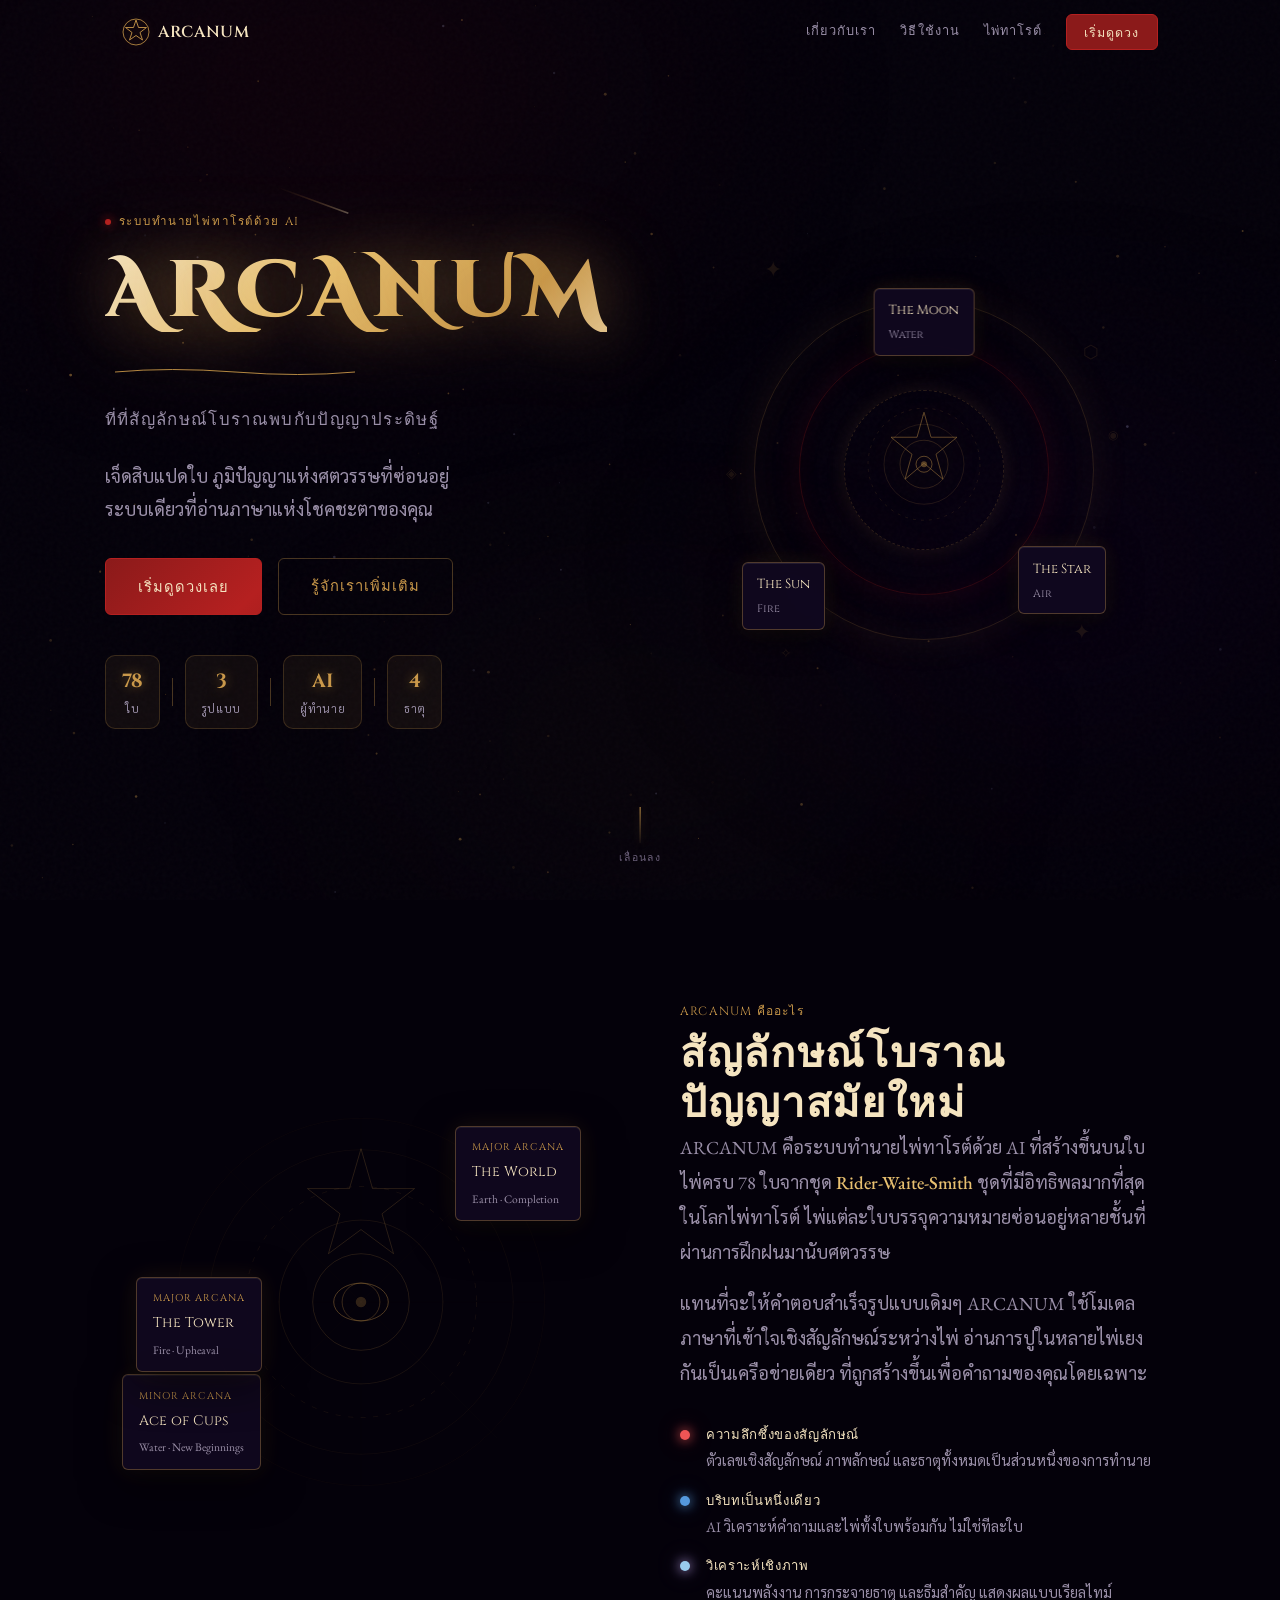
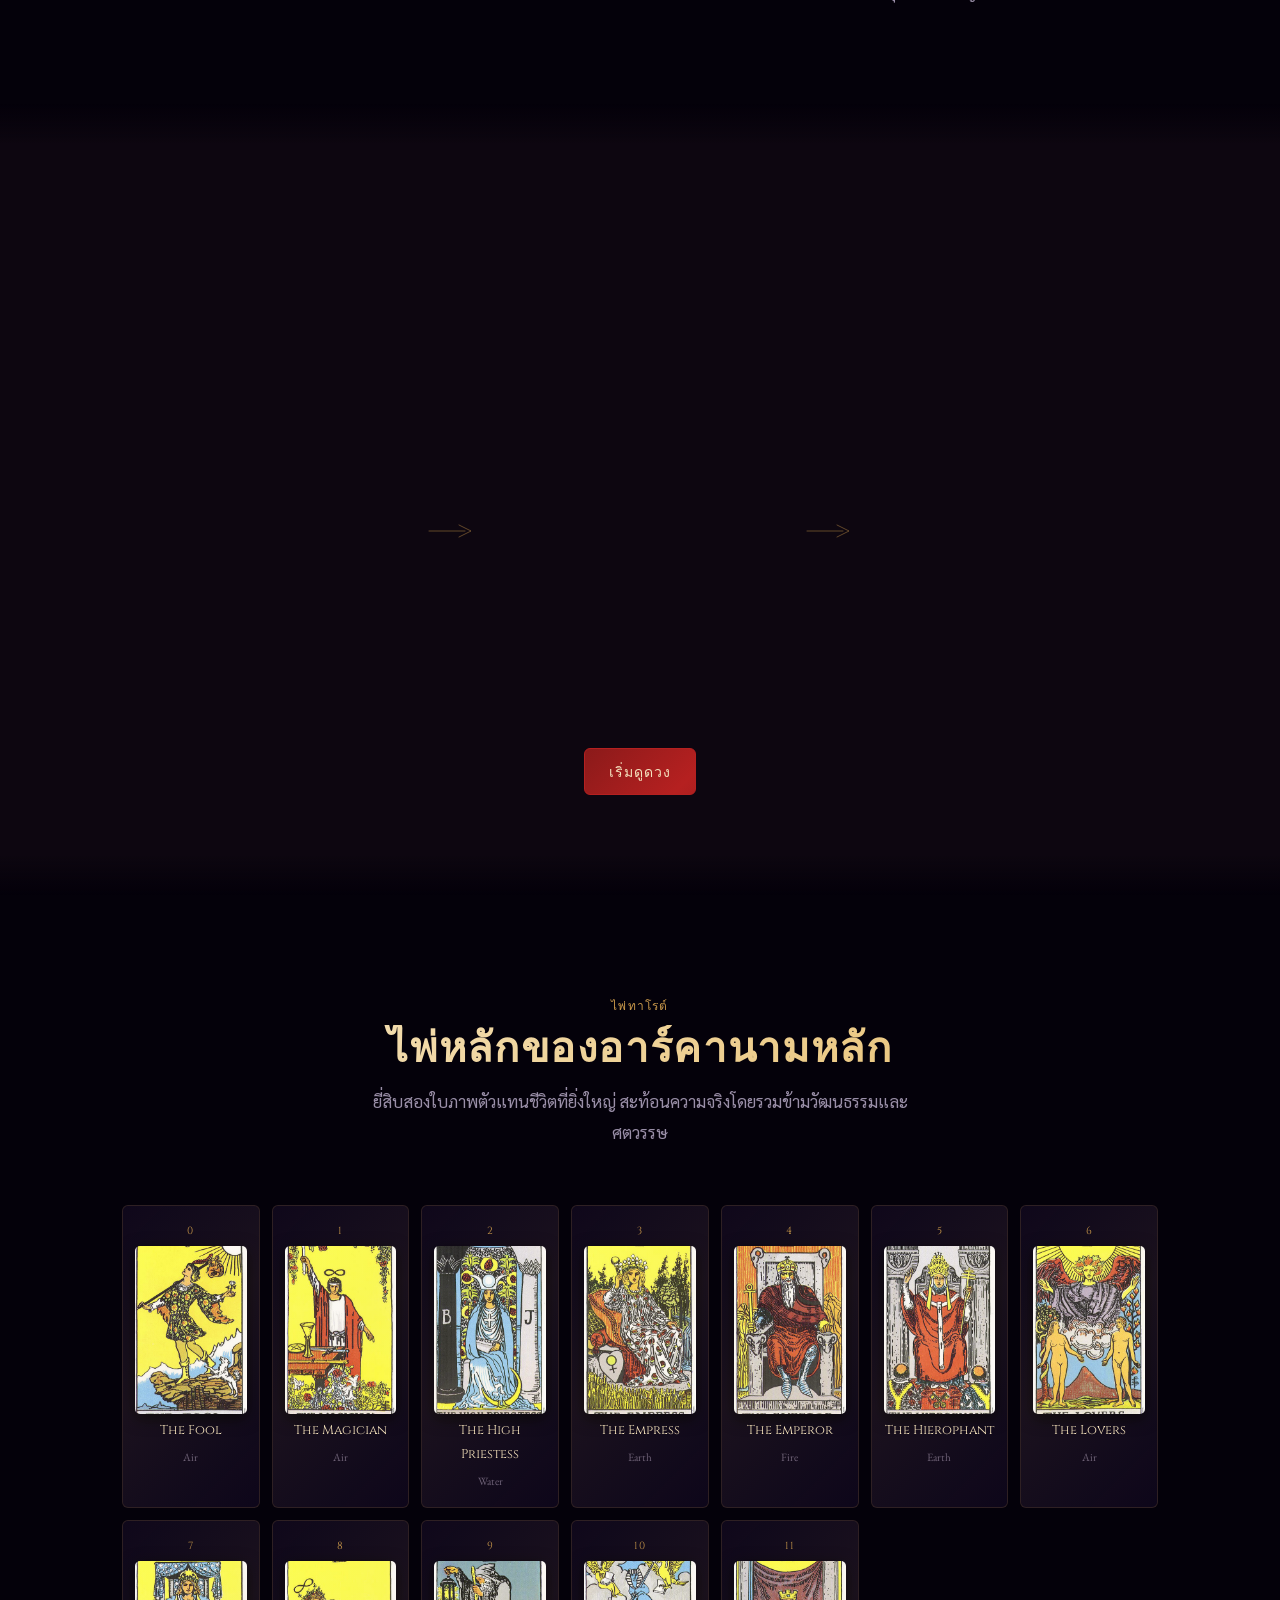
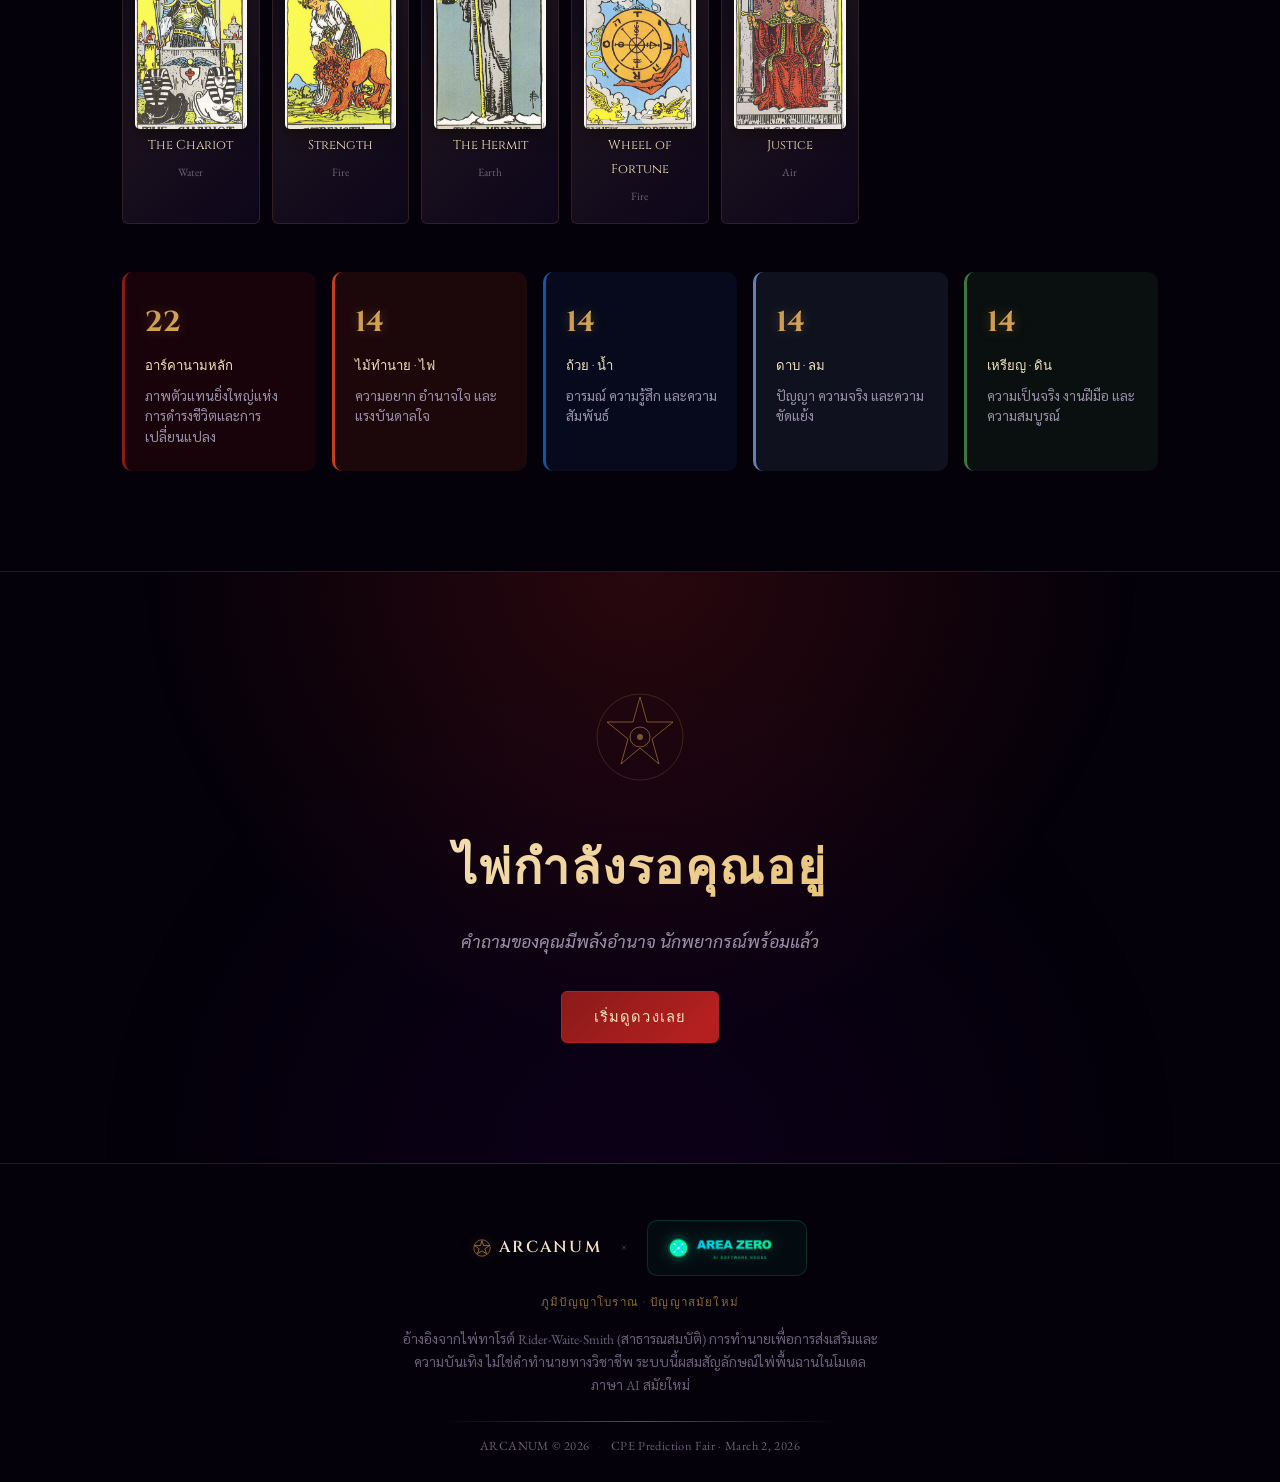
==== commit 9dc1d9d4: "Kp push" ====
--- a/index.html
+++ b/index.html
@@ -20,10 +20,33 @@
     <canvas id="bg-canvas" aria-hidden="true"></canvas>
     <div class="noise" aria-hidden="true"></div>
 
+    <!-- Aurora atmospheric background -->
+    <div class="aurora-bg" aria-hidden="true">
+      <div class="aurora-layer"></div>
+      <div class="aurora-layer"></div>
+      <div class="aurora-layer"></div>
+    </div>
+
+    <!-- Cursor sparkle canvas -->
+    <canvas id="sparkle-canvas" aria-hidden="true"></canvas>
+
     <!-- Loading overlay -->
     <div id="loading-overlay" class="hidden">
-      <div class="ld-ring">
-        <span></span><span></span><span></span><span></span>
+      <div class="ld-ring-outer">
+        <div class="ld-halo ld-halo-a"></div>
+        <div class="ld-halo ld-halo-b"></div>
+        <div class="ld-halo ld-halo-c"></div>
+        <div class="ld-ring">
+          <span></span><span></span><span></span><span></span>
+        </div>
+      </div>
+      <div class="ld-oracle-symbol" aria-hidden="true">
+        <svg viewBox="0 0 60 60" fill="none" width="60">
+          <circle cx="30" cy="30" r="28" stroke="#c9984a" stroke-width="0.5" opacity="0.3" stroke-dasharray="3 5"/>
+          <polygon points="30,4 33.5,16 46,16 36,23 39.5,35 30,28 20.5,35 24,23 14,16 26.5,16" fill="none" stroke="#c9984a" stroke-width="0.8" opacity="0.7"/>
+          <circle cx="30" cy="30" r="6" fill="none" stroke="#c9984a" stroke-width="0.7" opacity="0.6"/>
+          <circle cx="30" cy="30" r="2" fill="#c9984a" opacity="0.5"/>
+        </svg>
       </div>
       <p class="ld-title">กำลังปรึกษาไพ่</p>
       <p class="ld-sub">นักพยากรณ์กำลังอ่านสัญลักษณ์&hellip;</p>
@@ -130,6 +153,13 @@
         </div>
         <div class="hero-visual" aria-hidden="true">
           <div class="orbiting-rig">
+            <!-- Floating mystical runes -->
+            <span class="hero-rune" style="top:-8%;left:8%;--rune-dur:7s;--rune-delay:0s;--rune-size:1.4rem">✦</span>
+            <span class="hero-rune" style="top:95%;left:12%;--rune-dur:10s;--rune-delay:-3s;--rune-size:0.9rem">✧</span>
+            <span class="hero-rune" style="top:15%;right:4%;--rune-dur:8.5s;--rune-delay:-5s;--rune-size:1.1rem">⬡</span>
+            <span class="hero-rune" style="top:88%;right:6%;--rune-dur:9s;--rune-delay:-2s;--rune-size:1.3rem">✦</span>
+            <span class="hero-rune" style="top:48%;left:-2%;--rune-dur:11s;--rune-delay:-7s;--rune-size:0.85rem">◈</span>
+            <span class="hero-rune" style="top:38%;right:-1%;--rune-dur:9.5s;--rune-delay:-4s;--rune-size:0.75rem">◉</span>
             <div class="orbit-ring ring-a"></div>
             <div class="orbit-ring ring-b"></div>
             <div class="orbit-ring ring-c"></div>
@@ -532,24 +562,26 @@
       <!-- FOOTER -->
       <footer class="footer">
         <div class="footer-inner">
-          <div class="footer-brand">
-            <svg viewBox="0 0 22 22" fill="none" width="18">
-              <circle
-                cx="11"
-                cy="11"
-                r="10"
-                stroke="#c9984a"
-                stroke-width="0.7"
-              />
-              <polygon
-                points="11,2 13,8 20,8 14.5,12 16.5,18 11,14.5 5.5,18 7.5,12 2,8 9,8"
-                fill="none"
-                stroke="#c9984a"
-                stroke-width="0.8"
-              />
-            </svg>
-            <span class="footer-name">ARCANUM</span>
-          </div>
+          <div class="footer-brand-row">
+            <!-- ARCANUM -->
+            <div class="footer-brand">
+              <svg viewBox="0 0 22 22" fill="none" width="18">
+                <circle cx="11" cy="11" r="10" stroke="#c9984a" stroke-width="0.7" />
+                <polygon points="11,2 13,8 20,8 14.5,12 16.5,18 11,14.5 5.5,18 7.5,12 2,8 9,8"
+                  fill="none" stroke="#c9984a" stroke-width="0.8" />
+              </svg>
+              <span class="footer-name">ARCANUM</span>
+            </div>
+
+            <!-- × -->
+            <span class="footer-cross" aria-hidden="true">&times;</span>
+
+            <!-- AREA ZERO logo + link -->
+            <a class="footer-az-link" href="https://areazeroai.com" target="_blank" rel="noopener noreferrer" aria-label="AREA ZERO AI Software House">
+              <img class="footer-az-img" src="Areazero.png" alt="AREA ZERO" />
+            </a>
+          </div>
+
           <p class="footer-tag">ภูมิปัญญาโบราณ &middot; ปัญญาสมัยใหม่</p>
           <p class="footer-disc">
             อ้างอิงจากไพ่ทาโรต์ Rider-Waite-Smith (สาธารณสมบัติ)
@@ -560,6 +592,7 @@
         <div class="footer-line"></div>
         <div class="footer-bottom">
           <span>ARCANUM &copy; 2026</span>
+          <span class="footer-sep" aria-hidden="true">&middot;</span>
           <span>CPE Prediction Fair &middot; March 2, 2026</span>
         </div>
       </footer>
@@ -583,6 +616,10 @@
         </button>
         <span class="rh-title">ARCANUM</span>
         <span class="rh-step" id="rh-step">ขั้นตอนที่ 1 จาก 3</span>
+        <!-- Animated step progress bar -->
+        <div class="rh-progress" aria-hidden="true">
+          <div class="rh-progress-fill" id="rh-progress-fill" data-step="1"></div>
+        </div>
       </header>
 
       <div class="reading-wrap">
@@ -905,20 +942,17 @@
       role="dialog"
       aria-modal="true"
     >
+      <!-- Decorative outer ring -->
+      <div class="cp-deco-ring" aria-hidden="true"></div>
       <!-- Close -->
       <button class="cp-close" id="picker-close" aria-label="Close">✕</button>
 
-      <!-- Center: position info + reversed toggle -->
+      <!-- Center: position info -->
       <div class="cp-center" id="cp-center">
         <div class="cp-star">✦</div>
         <div class="cp-pos-label">กำลังเลือกสำหรับ</div>
         <div class="cp-pos-name" id="picker-pos-name">—</div>
         <div class="cp-progress" id="picker-progress"></div>
-        <label class="picker-rev-toggle cp-rev">
-          <input type="checkbox" id="picker-rev" />
-          <span class="rev-knob"></span>
-          <span class="rev-label">คว่ำ</span>
-        </label>
         <div class="cp-hint">คลิกไพ่ในวงแหวน</div>
       </div>
 
--- a/styles.css
+++ b/styles.css
@@ -19,8 +19,8 @@
   background: #04010a;
   color: #e8dff0;
   font-family: "EB Garamond", "Sarabun", Georgia, serif;
-  font-size: 1.1rem;
-  line-height: 1.75;
+  font-size: clamp(1.05rem, 1.8vw + 0.5rem, 1.2rem);
+  line-height: 1.85;
   min-height: 100vh;
   overflow-x: hidden;
 }
@@ -116,16 +116,16 @@
   color: var(--gold);
 }
 .h2 {
-  font-size: clamp(1.6rem, 4vw, 2.4rem);
+  font-size: clamp(1.75rem, 4.5vw, 2.6rem);
   font-weight: 600;
   color: var(--gold-pale);
-  line-height: 1.25;
+  line-height: 1.2;
   margin-top: 0.5rem;
 }
 .body-text {
-  font-size: 1.05rem;
+  font-size: clamp(1rem, 2vw, 1.15rem);
   color: var(--text-muted);
-  line-height: 1.8;
+  line-height: 1.9;
   margin-bottom: 1rem;
 }
 strong {
@@ -1230,35 +1230,91 @@
   text-align: center;
 }
 .footer-inner {
-  max-width: 580px;
+  max-width: 620px;
   margin: 0 auto;
 }
-.footer-brand {
+
+/* ── ARCANUM × AREA ZERO brand row ── */
+.footer-brand-row {
   display: flex;
   align-items: center;
   justify-content: center;
-  gap: 0.55rem;
-  margin-bottom: 0.5rem;
+  gap: 1.2rem;
+  margin-bottom: 1rem;
+  flex-wrap: wrap;
+}
+.footer-brand {
+  display: flex;
+  align-items: center;
+  gap: 0.5rem;
 }
 .footer-name {
   font-family: "Cinzel", serif;
-  letter-spacing: 0.12em;
-  font-size: 0.9rem;
+  letter-spacing: 0.14em;
+  font-size: clamp(0.85rem, 2vw, 1rem);
   color: var(--gold-pale);
-}
+  font-weight: 600;
+}
+.footer-cross {
+  font-family: "Cinzel", serif;
+  font-size: clamp(0.75rem, 1.8vw, 0.9rem);
+  color: rgba(201, 152, 74, 0.38);
+  user-select: none;
+  letter-spacing: 0.08em;
+  flex-shrink: 0;
+}
+
+/* AREA ZERO PNG logo link */
+.footer-az-link {
+  display: inline-flex;
+  align-items: center;
+  justify-content: center;
+  text-decoration: none;
+  border-radius: 10px;
+  padding: 0.45rem 0.75rem;
+  border: 1px solid rgba(0, 217, 163, 0.18);
+  background: rgba(0, 217, 163, 0.05);
+  transition: all 0.35s ease;
+}
+.footer-az-link:hover {
+  border-color: rgba(0, 217, 163, 0.45);
+  background: rgba(0, 217, 163, 0.1);
+  box-shadow: 0 0 28px rgba(0, 217, 163, 0.18), 0 6px 20px rgba(0, 0, 0, 0.4);
+  transform: translateY(-2px);
+}
+.footer-az-img {
+  height: clamp(28px, 5vw, 40px);
+  width: auto;
+  display: block;
+  filter: drop-shadow(0 0 8px rgba(0, 217, 163, 0.35));
+  transition: filter 0.35s ease, transform 0.35s ease;
+}
+.footer-az-link:hover .footer-az-img {
+  filter: drop-shadow(0 0 18px rgba(0, 217, 163, 0.7)) brightness(1.08);
+  transform: scale(1.04);
+}
+/* remove old text/icon styles (kept for safety) */
+.footer-az-icon { display: none; }
+.footer-az-text { display: none; }
+.footer-az-name { display: none; }
+.footer-az-sub  { display: none; }
+
 .footer-tag {
   font-family: "Cinzel", serif;
-  font-size: 0.72rem;
+  font-size: clamp(0.65rem, 1.4vw, 0.72rem);
   letter-spacing: 0.1em;
   color: var(--gold);
   opacity: 0.7;
-  margin-bottom: 1rem;
+  margin-bottom: 0.9rem;
 }
 .footer-disc {
-  font-size: 0.82rem;
+  font-size: clamp(0.78rem, 1.4vw, 0.85rem);
   color: var(--text-dim);
-  line-height: 1.6;
+  line-height: 1.7;
   margin-bottom: 1.5rem;
+  max-width: 480px;
+  margin-left: auto;
+  margin-right: auto;
 }
 .footer-line {
   height: 1px;
@@ -1268,11 +1324,20 @@
 }
 .footer-bottom {
   display: flex;
+  align-items: center;
   justify-content: center;
-  gap: 1.5rem;
-  font-size: 0.75rem;
+  gap: 0.6rem;
+  row-gap: 0.25rem;
+  font-size: clamp(0.65rem, 1.6vw, 0.78rem);
   color: var(--text-dim);
   flex-wrap: wrap;
+  letter-spacing: 0.03em;
+}
+.footer-sep {
+  color: rgba(201, 152, 74, 0.32);
+  user-select: none;
+  font-size: 0.55rem;
+  line-height: 1;
 }
 
 /* ══════════════════════════════════════════
@@ -3077,3 +3142,975 @@
     transform: none;
   }
 }
+
+/* ══════════════════════════════════════════════════════════════════
+   ✨  ARCANUM  —  ENHANCED VISUAL EFFECTS  v2.0
+   ══════════════════════════════════════════════════════════════════ */
+
+/* ── New Keyframe Animations ─────────────────────────────────────── */
+@keyframes textShimmer {
+  0%   { background-position: -200% center; }
+  100% { background-position:  200% center; }
+}
+@keyframes auroraFloat {
+  0%,100% { opacity: 0.5; transform: translate(0,0) scale(1); }
+  33%     { opacity: 0.9; transform: translate(60px,-40px) scale(1.15); }
+  66%     { opacity: 0.4; transform: translate(-40px,50px) scale(0.9); }
+}
+@keyframes rippleOut {
+  0%   { transform: translate(-50%,-50%) scale(0); opacity: 0.7; }
+  100% { transform: translate(-50%,-50%) scale(5); opacity: 0; }
+}
+@keyframes sigilPulse {
+  0%,100% {
+    filter: drop-shadow(0 0 8px rgba(201,152,74,.5));
+    transform: rotate(0deg) scale(1);
+  }
+  50% {
+    filter: drop-shadow(0 0 28px rgba(201,152,74,.9));
+    transform: rotate(180deg) scale(1.06);
+  }
+}
+@keyframes pulseRing {
+  0%   { transform: translate(-50%,-50%) scale(1); opacity: 0.6; }
+  100% { transform: translate(-50%,-50%) scale(2.5); opacity: 0; }
+}
+@keyframes sweepLight {
+  0%   { transform: translateX(-100%) skewX(-20deg); }
+  100% { transform: translateX(400%)  skewX(-20deg); }
+}
+@keyframes floatRune {
+  0%,100% { transform: translateY(0) rotate(0deg); opacity: var(--rune-opacity, 0.12); }
+  50%     { transform: translateY(-22px) rotate(14deg); opacity: calc(var(--rune-opacity, 0.12) * 2.5); }
+}
+@keyframes readingSlide {
+  from { opacity: 0; transform: translateX(-24px); }
+  to   { opacity: 1; transform: none; }
+}
+@keyframes mysticalReveal {
+  0%   { opacity: 0; transform: translateY(32px) scale(0.95); filter: blur(10px); }
+  100% { opacity: 1; transform: none; filter: blur(0); }
+}
+@keyframes scrollBarPulse {
+  0%,100% { height: 36px; opacity: 0.5; }
+  50%     { height: 52px;  opacity: 1; }
+}
+@keyframes crystalGrow {
+  from { transform: scale(0.8) rotate(-5deg); opacity: 0; }
+  to   { transform: scale(1)   rotate(0deg);  opacity: 1; }
+}
+@keyframes haloExpand {
+  0%   { transform: translate(-50%,-50%) scale(0.9); opacity: 0.7; }
+  100% { transform: translate(-50%,-50%) scale(2.8); opacity: 0; }
+}
+@keyframes oracleBorderGlow {
+  0%,100% { box-shadow: 0 0 30px rgba(201,152,74,.06), 0 0 60px rgba(139,26,26,.08), inset 0 0 40px rgba(139,26,26,.04); }
+  50%     { box-shadow: 0 0 60px rgba(201,152,74,.14), 0 0 100px rgba(139,26,26,.15), inset 0 0 60px rgba(139,26,26,.08); }
+}
+@keyframes ldOracleRotate {
+  from { transform: rotate(0deg); }
+  to   { transform: rotate(360deg); }
+}
+
+/* ── Aurora Background ───────────────────────────────────────────── */
+.aurora-bg {
+  position: fixed;
+  inset: 0;
+  z-index: -1;
+  pointer-events: none;
+  overflow: hidden;
+}
+.aurora-layer {
+  position: absolute;
+  border-radius: 50%;
+  filter: blur(120px);
+  will-change: transform, opacity;
+}
+.aurora-layer:nth-child(1) {
+  width: 80vw; height: 60vh;
+  background: radial-gradient(ellipse, rgba(139,26,26,.13) 0%, transparent 65%);
+  top: -20vh; left: -15vw;
+  animation: auroraFloat 28s ease-in-out infinite;
+}
+.aurora-layer:nth-child(2) {
+  width: 65vw; height: 55vh;
+  background: radial-gradient(ellipse, rgba(80,0,150,.09) 0%, transparent 65%);
+  top: 35vh; right: -15vw;
+  animation: auroraFloat 24s ease-in-out infinite reverse;
+  animation-delay: -10s;
+}
+.aurora-layer:nth-child(3) {
+  width: 70vw; height: 45vh;
+  background: radial-gradient(ellipse, rgba(201,152,74,.05) 0%, transparent 65%);
+  bottom: -5vh; left: 15vw;
+  animation: auroraFloat 35s ease-in-out infinite;
+  animation-delay: -18s;
+}
+
+/* ── Sparkle Canvas ──────────────────────────────────────────────── */
+#sparkle-canvas {
+  position: fixed;
+  inset: 0;
+  z-index: 9998;
+  pointer-events: none;
+}
+
+/* ── ARCANUM Title — Gradient Shimmer ───────────────────────────── */
+.ht-main {
+  background: linear-gradient(
+    135deg,
+    #f5e4c0 0%, #e8c070 18%, #c9984a 35%,
+    #f5e4c0 50%, #c9984a 65%, #e8c070 82%, #f5e4c0 100%
+  );
+  background-size: 250% auto;
+  -webkit-background-clip: text;
+  -webkit-text-fill-color: transparent;
+  background-clip: text;
+  animation: textShimmer 7s linear infinite;
+  filter: drop-shadow(0 2px 40px rgba(201,152,74,.4));
+  will-change: background-position;
+}
+
+/* ── Eyebrow dot glow ────────────────────────────────────────────── */
+.eyebrow-dot {
+  box-shadow: 0 0 10px rgba(180,30,30,.9), 0 0 22px rgba(180,30,30,.4);
+  animation: goldPulse 2s ease-in-out infinite;
+}
+
+/* ── Hero Floating Runes ─────────────────────────────────────────── */
+.hero-rune {
+  position: absolute;
+  font-family: "Cinzel Decorative", "Cinzel", serif;
+  pointer-events: none;
+  user-select: none;
+  font-size: var(--rune-size, 1rem);
+  color: rgba(201, 152, 74, var(--rune-opacity, 0.12));
+  animation: floatRune var(--rune-dur, 8s) ease-in-out infinite;
+  animation-delay: var(--rune-delay, 0s);
+  will-change: transform, opacity;
+  z-index: 1;
+}
+
+/* ── Hero Pills — Enhanced ───────────────────────────────────────── */
+.hero-pill {
+  background: rgba(201,152,74,.07);
+  border: 1px solid rgba(201,152,74,.22);
+  border-radius: var(--r-md);
+  padding: .5rem 1rem;
+  transition: all .35s var(--ease-bounce);
+}
+.hero-pill:hover {
+  background: rgba(201,152,74,.14);
+  border-color: var(--gold);
+  transform: translateY(-3px) scale(1.06);
+  box-shadow: 0 10px 28px rgba(0,0,0,.35), 0 0 22px rgba(201,152,74,.18);
+}
+.pill-n { filter: drop-shadow(0 0 6px rgba(201,152,74,.45)); font-size: 1.2rem; }
+
+/* ── Orbit Rings — Glow ──────────────────────────────────────────── */
+.ring-a { box-shadow: 0 0 40px rgba(201,152,74,.08), inset 0 0 40px rgba(201,152,74,.04); }
+.ring-b { box-shadow: 0 0 30px rgba(139,26,26,.15),  inset 0 0 20px rgba(139,26,26,.08);  }
+.ring-c { box-shadow: 0 0 20px rgba(201,152,74,.12); }
+.center-glyph {
+  filter: drop-shadow(0 0 24px rgba(201,152,74,.55));
+  animation: breathe 5s ease-in-out infinite;
+}
+.orbit-card {
+  box-shadow: 0 8px 32px rgba(0,0,0,.6), 0 0 20px rgba(201,152,74,.12), inset 0 1px 0 rgba(255,255,255,.08);
+  transition: all .3s ease;
+}
+
+/* ── Scroll Bar Indicator ────────────────────────────────────────── */
+.scroll-bar {
+  background: linear-gradient(to bottom, var(--gold), rgba(201,152,74,.1));
+  box-shadow: 0 0 10px rgba(201,152,74,.35);
+  animation: scrollBarPulse 2.5s ease-in-out infinite;
+}
+
+/* ── Buttons — Shimmer Sweep + Glow ─────────────────────────────── */
+.btn-crimson {
+  background: linear-gradient(135deg, #8b1a1a 0%, #b52020 50%, #8b1a1a 100%);
+  background-size: 200% auto;
+  overflow: hidden;
+}
+.btn-crimson::before {
+  content: "";
+  position: absolute;
+  top: 0; left: -80%;
+  width: 50%; height: 100%;
+  background: linear-gradient(90deg, transparent, rgba(255,255,255,.18), transparent);
+  transform: skewX(-20deg);
+  animation: sweepLight 4s ease-in-out infinite;
+  animation-delay: 1.5s;
+  pointer-events: none;
+}
+.btn-crimson:hover:not(:disabled) {
+  background-position: right center;
+  box-shadow: 0 0 30px rgba(139,26,26,.7), 0 0 60px rgba(139,26,26,.3), inset 0 1px 0 rgba(255,255,255,.15);
+  transform: translateY(-3px) scale(1.02);
+}
+.btn-outline {
+  overflow: hidden;
+}
+.btn-outline::before {
+  content: "";
+  position: absolute;
+  top: 0; left: -80%;
+  width: 50%; height: 100%;
+  background: linear-gradient(90deg, transparent, rgba(201,152,74,.1), transparent);
+  transform: skewX(-20deg);
+  animation: sweepLight 5s ease-in-out infinite;
+  animation-delay: 3s;
+  pointer-events: none;
+}
+/* Ripple span */
+.btn-ripple {
+  position: absolute;
+  border-radius: 50%;
+  width: 16px; height: 16px;
+  background: rgba(255,255,255,.3);
+  animation: rippleOut .7s ease-out forwards;
+  pointer-events: none;
+  transform: translate(-50%,-50%) scale(0);
+}
+
+/* ── NAV — Liquid Glass ──────────────────────────────────────────── */
+.nav.scrolled {
+  background: rgba(4,1,10,.78);
+  backdrop-filter: blur(28px) saturate(180%);
+  border-bottom-color: rgba(201,152,74,.22);
+  box-shadow: 0 1px 0 rgba(201,152,74,.14), 0 8px 40px rgba(0,0,0,.6);
+}
+.nav-brand:hover .nav-sigil {
+  filter: drop-shadow(0 0 12px rgba(201,152,74,.7));
+}
+
+/* ── Loading Overlay — Halo System ──────────────────────────────── */
+.ld-ring-outer {
+  position: relative;
+  width: 100px; height: 100px;
+  margin-bottom: 1rem;
+}
+.ld-ring-outer .ld-ring {
+  position: absolute; inset: 0;
+  width: 100%; height: 100%;
+}
+.ld-halo {
+  position: absolute;
+  top: 50%; left: 50%;
+  border-radius: 50%;
+  border: 1px solid rgba(201,152,74,.25);
+}
+.ld-halo-a { width: 90px; height: 90px; animation: haloExpand 2.4s ease-out infinite; }
+.ld-halo-b { width: 90px; height: 90px; animation: haloExpand 2.4s ease-out infinite; animation-delay: .8s; }
+.ld-halo-c { width: 90px; height: 90px; animation: haloExpand 2.4s ease-out infinite; animation-delay: 1.6s; }
+.ld-oracle-symbol {
+  margin-top: .25rem;
+  animation: ldOracleRotate 12s linear infinite;
+  filter: drop-shadow(0 0 12px rgba(201,152,74,.5));
+  opacity: .7;
+}
+
+/* ── Section Headings — Gradient ─────────────────────────────────── */
+.section-head .h2,
+.phase-head .h2 {
+  background: linear-gradient(135deg, var(--gold-pale) 0%, var(--gold-light) 50%, var(--gold-pale) 100%);
+  background-size: 200% auto;
+  -webkit-background-clip: text;
+  -webkit-text-fill-color: transparent;
+  background-clip: text;
+  animation: textShimmer 8s linear infinite;
+}
+
+/* ── About — Mandala + Float Cards ──────────────────────────────── */
+.mandala-svg {
+  animation: spin 90s linear infinite;
+  opacity: .75;
+  filter: drop-shadow(0 0 20px rgba(201,152,74,.14));
+}
+.float-card {
+  box-shadow: 0 12px 40px rgba(0,0,0,.6), 0 0 25px rgba(201,152,74,.12), inset 0 1px 0 rgba(255,255,255,.07);
+  transition: all .4s ease;
+  backdrop-filter: blur(12px);
+}
+.float-card:hover {
+  transform: translateY(-6px) scale(1.04);
+  border-color: var(--gold);
+  box-shadow: 0 20px 60px rgba(0,0,0,.7), 0 0 40px rgba(201,152,74,.25), inset 0 1px 0 rgba(201,152,74,.15);
+}
+
+/* ── Pillar Dots — Vivid Glow ────────────────────────────────────── */
+.pillar-dot.fire  { box-shadow: 0 0 12px #e55, 0 0 24px rgba(229,85,85,.4); }
+.pillar-dot.water { box-shadow: 0 0 12px #5599dd, 0 0 24px rgba(85,153,221,.4); }
+.pillar-dot.air   { box-shadow: 0 0 12px #b09ae0, 0 0 24px rgba(176,154,224,.4); }
+
+/* ── Steps — Sweep + Hover ───────────────────────────────────────── */
+.step {
+  position: relative;
+  overflow: hidden;
+  transition: all .4s var(--ease-bounce);
+}
+.step::after {
+  content: "";
+  position: absolute; top: 0; left: -80%;
+  width: 50%; height: 100%;
+  background: linear-gradient(90deg, transparent, rgba(201,152,74,.06), transparent);
+  transition: left .6s ease;
+  pointer-events: none;
+}
+.step:hover { transform: translateY(-6px) scale(1.02); border-color: rgba(201,152,74,.4); box-shadow: 0 20px 40px rgba(0,0,0,.4), 0 0 30px rgba(201,152,74,.15), inset 0 1px 0 rgba(201,152,74,.1); }
+.step:hover::after { left: 150%; }
+.step-n {
+  font-size: 2.2rem;
+  background: linear-gradient(135deg, var(--gold), var(--gold-light));
+  -webkit-background-clip: text;
+  -webkit-text-fill-color: transparent;
+  background-clip: text;
+  filter: drop-shadow(0 0 8px rgba(201,152,74,.45));
+}
+.step-tag {
+  display: inline-block;
+  background: rgba(201,152,74,.1);
+  border: 1px solid rgba(201,152,74,.22);
+  padding: .2rem .65rem;
+  border-radius: 99px;
+  transition: all .3s ease;
+}
+.step:hover .step-tag { background: rgba(201,152,74,.18); border-color: var(--gold); }
+
+/* ── Feat Cards — 3D Hover ───────────────────────────────────────── */
+.feat-card {
+  transition: all .4s var(--ease-bounce);
+  transform-origin: center bottom;
+}
+.feat-card:hover {
+  transform: translateY(-12px) scale(1.07) rotateX(8deg);
+  border-color: var(--gold);
+  box-shadow: 0 24px 48px rgba(0,0,0,.6), 0 0 40px rgba(201,152,74,.35), inset 0 1px 0 rgba(201,152,74,.25);
+}
+.feat-card:hover .fc-nm { color: var(--gold-light); }
+.el-icon { transition: transform .3s ease; }
+.feat-card:hover .el-icon { transform: scale(1.3) rotate(12deg); }
+
+/* ── CTA Section ─────────────────────────────────────────────────── */
+.cta-section {
+  background:
+    radial-gradient(ellipse at 50% 0%,   rgba(139,26,26,.28) 0%, transparent 55%),
+    radial-gradient(ellipse at 50% 100%, rgba(80,0,130,.12)  0%, transparent 60%);
+}
+.cta-title {
+  background: linear-gradient(135deg, var(--gold-pale), var(--gold-light), var(--gold-pale));
+  background-size: 200% auto;
+  -webkit-background-clip: text;
+  -webkit-text-fill-color: transparent;
+  background-clip: text;
+  animation: textShimmer 7s linear infinite;
+}
+.cta-sigil svg { animation: sigilPulse 6s ease-in-out infinite; }
+
+/* ── Footer ──────────────────────────────────────────────────────── */
+.footer-line { background: linear-gradient(90deg, transparent, rgba(201,152,74,.5), transparent); }
+.footer-brand svg { filter: drop-shadow(0 0 6px rgba(201,152,74,.5)); animation: breathe 4s ease-in-out infinite; }
+
+/* ── Scroll Reveal — with Blur ───────────────────────────────────── */
+.reveal {
+  opacity: 0;
+  transform: translateY(36px);
+  filter: blur(6px);
+  transition:
+    opacity .85s cubic-bezier(.16,1,.3,1),
+    transform .85s cubic-bezier(.16,1,.3,1),
+    filter .85s cubic-bezier(.16,1,.3,1);
+}
+.reveal.revealed { opacity: 1; transform: translateY(0); filter: blur(0); }
+
+/* ── R-Panel ─────────────────────────────────────────────────────── */
+.r-panel {
+  transition:
+    border-color .3s ease,
+    box-shadow .3s ease;
+}
+.r-panel:hover {
+  border-color: rgba(201,152,74,.28);
+  box-shadow: 0 8px 40px rgba(0,0,0,.4), 0 0 20px rgba(201,152,74,.06), inset 0 1px 0 rgba(255,255,255,.04);
+}
+
+/* ── Oracle Panel — Dramatic ─────────────────────────────────────── */
+.panel-oracle {
+  border-color: rgba(201,152,74,.42);
+  background: linear-gradient(135deg, rgba(139,26,26,.12) 0%, rgba(17,8,32,.9) 50%, rgba(80,0,130,.08) 100%);
+  animation: oracleBorderGlow 5s ease-in-out infinite;
+}
+.oracle-sigil { animation: sigilPulse 10s ease-in-out infinite; }
+.oracle-summary { font-size: 1.15rem; line-height: 2; }
+
+/* ── Panel H3 — Gradient ─────────────────────────────────────────── */
+.panel-h3 {
+  background: linear-gradient(135deg, var(--gold), var(--gold-light));
+  -webkit-background-clip: text;
+  -webkit-text-fill-color: transparent;
+  background-clip: text;
+  border-bottom-color: rgba(201,152,74,.2);
+}
+
+/* ── Reading Cards — Stagger Slide ──────────────────────────────── */
+.reading-card {
+  animation: readingSlide .5s ease both;
+  transition: all .3s ease;
+}
+.reading-card:hover { transform: translateX(8px); border-left-width: 4px; background: rgba(17,8,32,.7); }
+.reading-card:nth-child(1)  { animation-delay: .05s; }
+.reading-card:nth-child(2)  { animation-delay: .12s; }
+.reading-card:nth-child(3)  { animation-delay: .19s; }
+.reading-card:nth-child(4)  { animation-delay: .26s; }
+.reading-card:nth-child(5)  { animation-delay: .33s; }
+.reading-card:nth-child(6)  { animation-delay: .40s; }
+.reading-card:nth-child(7)  { animation-delay: .47s; }
+.reading-card:nth-child(8)  { animation-delay: .54s; }
+.reading-card:nth-child(9)  { animation-delay: .61s; }
+.reading-card:nth-child(10) { animation-delay: .68s; }
+
+/* ── Result Thumb Cards — 3D Mystical Reveal ─────────────────────── */
+.rc-thumb {
+  animation: mysticalReveal .65s ease both;
+}
+.rc-thumb:nth-child(1)  { animation-delay: .1s;  }
+.rc-thumb:nth-child(2)  { animation-delay: .25s; }
+.rc-thumb:nth-child(3)  { animation-delay: .4s;  }
+.rc-thumb:nth-child(4)  { animation-delay: .55s; }
+.rc-thumb:nth-child(5)  { animation-delay: .7s;  }
+.rc-thumb:nth-child(6)  { animation-delay: .85s; }
+.rc-thumb:nth-child(7)  { animation-delay: 1.0s; }
+.rc-thumb:nth-child(8)  { animation-delay: 1.15s;}
+.rc-thumb:nth-child(9)  { animation-delay: 1.3s; }
+.rc-thumb:nth-child(10) { animation-delay: 1.45s;}
+.rc-thumb-img-wrap {
+  box-shadow: 0 10px 40px rgba(0,0,0,.85), 0 0 0 1px rgba(201,152,74,.32), 0 0 30px rgba(201,152,74,.15);
+  transition: all .4s var(--ease-bounce);
+}
+.rc-thumb-img-wrap:hover {
+  transform: translateY(-10px) scale(1.08) rotateY(8deg);
+  box-shadow: 0 24px 60px rgba(0,0,0,.9), 0 0 0 2px rgba(201,152,74,.6), 0 0 50px rgba(201,152,74,.3);
+}
+
+/* ── Advice Box — Golden Frame ───────────────────────────────────── */
+.advice-box {
+  position: relative;
+  border-top: none;
+  padding: 1.5rem 1.75rem;
+  background: linear-gradient(135deg, rgba(139,26,26,.14) 0%, rgba(201,152,74,.06) 100%);
+  border-radius: var(--r-md);
+  border: 1px solid rgba(201,152,74,.3);
+  overflow: hidden;
+}
+.advice-box::before {
+  content: "";
+  position: absolute; top: 0; left: 0; right: 0;
+  height: 1px;
+  background: linear-gradient(90deg, transparent, var(--gold), transparent);
+  opacity: .75;
+}
+.advice-text { color: var(--gold-pale); font-size: 1.1rem; line-height: 1.9; }
+.advice-label { margin-bottom: .75rem; }
+
+/* ── Closing — Shimmer Gradient Text ────────────────────────────── */
+.closing {
+  background: linear-gradient(135deg, var(--gold) 0%, var(--gold-pale) 40%, var(--gold) 70%, var(--gold-pale) 100%);
+  background-size: 250% auto;
+  -webkit-background-clip: text;
+  -webkit-text-fill-color: transparent;
+  background-clip: text;
+  animation: textShimmer 8s linear infinite;
+  font-size: .95rem; font-style: italic; padding: 1.5rem;
+}
+
+/* ── Themes + Energy ─────────────────────────────────────────────── */
+.theme { transition: all .3s ease; cursor: default; }
+.theme:hover { background: rgba(201,152,74,.2); border-color: var(--gold); transform: translateY(-2px) scale(1.05); box-shadow: 0 4px 16px rgba(201,152,74,.2); }
+.e-badge {
+  font-size: .88rem; padding: .3rem .9rem;
+  background: linear-gradient(135deg, rgba(139,26,26,.3), rgba(80,0,130,.2));
+  border-color: rgba(139,26,26,.6);
+  box-shadow: 0 0 16px rgba(139,26,26,.2), inset 0 1px 0 rgba(255,255,255,.05);
+}
+
+/* ── Spread Options ──────────────────────────────────────────────── */
+.spread-opt { transition: all .4s var(--ease-bounce); }
+.spread-opt:hover { transform: translateY(-5px) scale(1.02); box-shadow: 0 12px 30px rgba(0,0,0,.3), 0 0 20px rgba(201,152,74,.1); }
+.spread-opt.selected { box-shadow: 0 0 25px rgba(201,152,74,.2), inset 0 0 20px rgba(201,152,74,.05), 0 0 0 1px rgba(201,152,74,.5); }
+
+/* ── Q-Input ─────────────────────────────────────────────────────── */
+.q-input:focus { border-color: rgba(201,152,74,.6); box-shadow: 0 0 0 3px rgba(201,152,74,.1), 0 0 30px rgba(201,152,74,.08); }
+
+/* ── EQ Chips ────────────────────────────────────────────────────── */
+.eq-chip { position: relative; overflow: hidden; }
+.eq-chip::before {
+  content: "";
+  position: absolute; inset: 0;
+  background: linear-gradient(135deg, transparent, rgba(201,152,74,.08), transparent);
+  opacity: 0; transition: opacity .3s ease;
+}
+.eq-chip:hover::before { opacity: 1; }
+
+/* ── Mode Tabs ───────────────────────────────────────────────────── */
+.mode-tab.active { box-shadow: 0 0 24px rgba(201,152,74,.2), inset 0 1px 0 rgba(201,152,74,.3), inset 0 0 24px rgba(201,152,74,.06); }
+
+/* ── Card Flip Back — Richer ─────────────────────────────────────── */
+.card-flip-back {
+  background: linear-gradient(155deg, #1e2d7a 0%, #0d1545 40%, #2a0d4a 80%, #1a0a3d 100%);
+}
+.card-flip-back::after {
+  content: "";
+  position: absolute; inset: 6px;
+  border-radius: 4px;
+  border: 1px solid rgba(201,152,74,.15);
+  pointer-events: none;
+}
+.slot-back-star { font-size: 2rem; filter: drop-shadow(0 0 12px rgba(201,152,74,.7)); }
+.card-flip-inner { transition: transform 1s cubic-bezier(.4,0,.2,1); }
+
+/* ── Card Picker Modal ───────────────────────────────────────────── */
+.cp-overlay { background: radial-gradient(ellipse at center, #0e0630 0%, #04010a 65%); }
+.cp-star { font-size: 2.8rem; filter: drop-shadow(0 0 20px rgba(201,152,74,.8)); animation: breathe 2.5s ease-in-out infinite; }
+.cp-card:hover:not(.used) { box-shadow: 0 0 30px rgba(201,152,74,.9), 0 0 60px rgba(201,152,74,.4), 0 0 4px rgba(201,152,74,1); }
+
+/* ── Decorative Ring in Picker ───────────────────────────────────── */
+.cp-deco-ring {
+  position: absolute;
+  top: 50%; left: 50%;
+  width: 700px; height: 700px;
+  transform: translate(-50%,-50%);
+  border-radius: 50%;
+  border: 1px dashed rgba(201,152,74,.07);
+  animation: spin 80s linear infinite reverse;
+  pointer-events: none;
+}
+.cp-deco-ring::before {
+  content: "✦ ARCANUM ✦ THE ORACLE ✦ TAROT ✦ ARCANA ✦ RIDER WAITE SMITH ✦ MYSTICAL ✦";
+  position: absolute;
+  top: -8px; left: 50%;
+  transform: translateX(-50%);
+  font-family: "Cinzel", serif;
+  font-size: .48rem;
+  letter-spacing: .22em;
+  color: rgba(201,152,74,.18);
+  white-space: nowrap;
+}
+
+/* ── Suit Cards ──────────────────────────────────────────────────── */
+.suit-card { transition: all .35s var(--ease-bounce); }
+.suit-card:hover { transform: translateY(-6px) scale(1.02); box-shadow: 0 12px 30px rgba(0,0,0,.4); }
+.suit-n {
+  background: linear-gradient(135deg, var(--gold), var(--gold-light));
+  -webkit-background-clip: text;
+  -webkit-text-fill-color: transparent;
+  background-clip: text;
+  filter: drop-shadow(0 0 6px rgba(201,152,74,.3));
+}
+
+/* ── Back Button ─────────────────────────────────────────────────── */
+.back-btn { padding: .4rem .85rem; border-radius: var(--r-sm); border: 1px solid transparent; transition: all var(--transition); }
+.back-btn:hover { color: var(--gold); border-color: var(--border); background: rgba(201,152,74,.06); }
+
+/* ── Q-Echo badge ────────────────────────────────────────────────── */
+.q-echo { background: linear-gradient(135deg, rgba(139,26,26,.18), rgba(80,0,130,.12)); border-color: rgba(139,26,26,.4); box-shadow: 0 4px 16px rgba(0,0,0,.2), 0 0 20px rgba(139,26,26,.08); }
+
+/* ── Cam Box ─────────────────────────────────────────────────────── */
+.cam-box { box-shadow: 0 0 60px rgba(0,0,0,.8), 0 0 30px rgba(201,152,74,.06), inset 0 1px 0 rgba(201,152,74,.12); }
+
+/* ── Scrollbar — Gradient ────────────────────────────────────────── */
+::-webkit-scrollbar-thumb { background: linear-gradient(to bottom, rgba(201,152,74,.4), rgba(139,26,26,.4)); box-shadow: 0 0 6px rgba(201,152,74,.2); }
+::-webkit-scrollbar-thumb:hover { background: linear-gradient(to bottom, rgba(201,152,74,.65), rgba(139,26,26,.65)); }
+
+/* ── Section Dark — Gradient Fade ───────────────────────────────── */
+.section-dark {
+  background: linear-gradient(to bottom, rgba(4,1,10,0) 0%, var(--bg-surface) 5%, var(--bg-surface) 95%, rgba(4,1,10,0) 100%);
+}
+
+/* ── Error Banner ────────────────────────────────────────────────── */
+#error-banner { animation: fadeDown .3s ease; box-shadow: 0 8px 32px rgba(0,0,0,.5); }
+
+/* ── Responsive Overrides ────────────────────────────────────────── */
+@media (max-width: 640px) {
+  .ht-main { font-size: clamp(2.2rem, 8vw, 2.8rem); }
+  .aurora-layer { filter: blur(80px); }
+  .cp-deco-ring { width: 380px; height: 380px; }
+}
+
+/* ══════════════════════════════════════════════════════════════════
+   COMPREHENSIVE RESPONSIVE — Fluid Typography & Layout
+   ══════════════════════════════════════════════════════════════════ */
+
+/* ── 1024px — Tablet Landscape ──────────────────────────────────── */
+@media (max-width: 1024px) {
+  .container { padding: 0 1.5rem; }
+  .hero { padding: 110px 2.5rem 70px; gap: 3rem; }
+  .section { padding: 80px 0; }
+  .footer { padding: 3rem 1.5rem 1.25rem; }
+  .h2 { font-size: clamp(1.5rem, 3.5vw, 2.2rem); }
+  .body-text { font-size: clamp(0.95rem, 1.8vw, 1.05rem); }
+}
+
+/* ── 900px — Tablet Portrait ────────────────────────────────────── */
+@media (max-width: 900px) {
+  .container { padding: 0 1.25rem; }
+  .section { padding: 64px 0; }
+  .footer { padding: 2.5rem 1.25rem 1rem; }
+  .footer-inner { max-width: 440px; }
+  .footer-tag { font-size: clamp(0.65rem, 1.5vw, 0.75rem); }
+  .h2 { font-size: clamp(1.4rem, 4vw, 2rem); }
+  .body-text { font-size: 1rem; }
+  .ht-sub { font-size: clamp(0.8rem, 2.2vw, 1rem); }
+  .hero-body { font-size: clamp(0.95rem, 2vw, 1.1rem); }
+  .section-head { margin-bottom: 2.5rem; }
+}
+
+/* ── 640px — Mobile ─────────────────────────────────────────────── */
+@media (max-width: 640px) {
+  html { font-size: 15px; }
+  .container { padding: 0 1rem; }
+  .section { padding: 56px 0; }
+  .footer { padding: 2rem 1rem 1rem; }
+  .footer-inner { max-width: 100%; }
+  .footer-brand { gap: 0.45rem; }
+  .footer-name { font-size: 0.85rem; }
+  .footer-tag { font-size: 0.65rem; letter-spacing: 0.08em; }
+  .footer-disc { font-size: 0.78rem; padding: 0 0.5rem; }
+  .footer-bottom { gap: 0.4rem; row-gap: 0.2rem; }
+  .footer-line { max-width: 100%; margin-bottom: 0.6rem; }
+  .h2 { font-size: clamp(1.3rem, 5vw, 1.7rem); }
+  .body-text { font-size: 0.95rem; }
+  .hero-body { font-size: 0.98rem; }
+  .ht-sub { font-size: 0.82rem; letter-spacing: 0.06em; }
+  .hero-eyebrow { font-size: 0.66rem; }
+  .hero { padding: 100px 1.25rem 60px; }
+  .section-head { margin-bottom: 2rem; padding: 0 1rem; }
+  .feat-card { padding: 1rem 0.75rem; }
+  .fc-nm { font-size: 0.7rem; }
+  .step { padding: 1.25rem 1rem; }
+  .step-h { font-size: 0.95rem; }
+  .step-p { font-size: 0.9rem; }
+  .btn-xl { font-size: 0.85rem; padding: 0.75rem 1.6rem; }
+  .btn-lg { font-size: 0.82rem; padding: 0.6rem 1.25rem; }
+  .reading-wrap { padding: 1.25rem 0.9rem 3rem; }
+  .r-panel { padding: 1.1rem; }
+  .oracle-summary { font-size: 1rem; line-height: 1.85; }
+  .advice-text { font-size: 1rem; }
+  .closing { font-size: 0.88rem; padding: 1.25rem; }
+  .rc-interp { font-size: 0.92rem; }
+  .cam-box { width: calc(100vw - 2rem); padding: 1.25rem 1rem; }
+  .q-input { font-size: 1rem; }
+}
+
+/* ── 480px — Small Mobile ───────────────────────────────────────── */
+@media (max-width: 480px) {
+  html { font-size: 14.5px; }
+  .hero { padding: 90px 1rem 50px; }
+  .ht-main { font-size: clamp(2rem, 9vw, 2.5rem); }
+  .h2 { font-size: clamp(1.2rem, 5.5vw, 1.5rem); }
+  .hero-btns .btn { font-size: 0.82rem; padding: 0.7rem 1.25rem; }
+  .footer-brand-row { gap: 0.75rem; }
+  .footer-bottom {
+    flex-direction: column;
+    gap: 0.3rem;
+    text-align: center;
+  }
+  .footer-sep { display: none; }
+  .footer-az-name { font-size: 0.72rem; }
+  .footer-az-sub { font-size: 0.5rem; letter-spacing: 0.12em; }
+  .nav-inner { padding: 0 1rem; }
+  .nav-brand { font-size: 0.88rem; }
+  .section { padding: 48px 0; }
+  .cta-section { padding: 64px 1rem; }
+  .spread-grid { gap: 0.6rem; }
+  .spread-opt { padding: 0.9rem 0.75rem; }
+  .slot-name { font-size: 0.72rem; }
+  .card-slot { flex: 0 0 96px; min-height: 140px; }
+  .result-actions { gap: 0.6rem; }
+}
+
+/* ── 360px — Very Small ─────────────────────────────────────────── */
+@media (max-width: 360px) {
+  html { font-size: 14px; }
+  .ht-main { font-size: clamp(1.8rem, 10vw, 2.2rem); }
+  .h2 { font-size: 1.2rem; }
+  .feat-grid { grid-template-columns: repeat(2, 1fr); }
+  .hero-pills { flex-wrap: wrap; gap: 0.4rem; }
+  .footer-name { font-size: 0.78rem; }
+}
+
+/* ── Reduced-motion overrides ────────────────────────────────────── */
+@media (prefers-reduced-motion: reduce) {
+  .aurora-layer, #sparkle-canvas { display: none; }
+  .ht-main {
+    animation: none !important;
+    background: none;
+    -webkit-text-fill-color: var(--gold-pale);
+    color: var(--gold-pale);
+    filter: none;
+  }
+  .section-head .h2,
+  .phase-head .h2,
+  .cta-title,
+  .closing,
+  .suit-n,
+  .step-n,
+  .panel-h3 {
+    animation: none !important;
+    background: none;
+    -webkit-text-fill-color: var(--gold-pale);
+    color: var(--gold-pale);
+    filter: none;
+  }
+}
+
+/* ══════════════════════════════════════════════════════════════════
+   ✨  ARCANUM — VISUAL ENHANCEMENT  v3.0
+   ══════════════════════════════════════════════════════════════════ */
+
+/* ── New Keyframes ─────────────────────────────────────────────── */
+@keyframes slotActiveGlow {
+  0%,100% {
+    border-color: rgba(167,139,250,.5);
+    box-shadow: 0 0 16px rgba(167,139,250,.2), inset 0 0 16px rgba(167,139,250,.06);
+  }
+  50% {
+    border-color: rgba(167,139,250,.95);
+    box-shadow: 0 0 38px rgba(167,139,250,.55), 0 0 72px rgba(167,139,250,.1), inset 0 0 26px rgba(167,139,250,.1);
+  }
+}
+@keyframes cardFlashReveal {
+  0%   { box-shadow: 0 0 0 0 rgba(201,152,74,0); }
+  28%  { box-shadow: 0 0 0 8px rgba(201,152,74,.65), 0 0 42px rgba(201,152,74,.45), 0 0 84px rgba(201,152,74,.12); }
+  100% { box-shadow: 0 0 0 0 rgba(201,152,74,0); }
+}
+@keyframes typewriterBlink {
+  0%,49%   { opacity: 1; }
+  50%,100% { opacity: 0; }
+}
+@keyframes themeChipIn {
+  0%  { opacity: 0; transform: scale(.65) translateY(10px); }
+  75% { transform: scale(1.08); }
+  100%{ opacity: 1; transform: scale(1) translateY(0); }
+}
+@keyframes adviceBoxReveal {
+  0%  { opacity: 0; transform: translateX(-20px); }
+  100%{ opacity: 1; transform: none; }
+}
+@keyframes holoPanFast {
+  0%,100%{ background-position: 0% 50%; }
+  50%    { background-position: 100% 50%; }
+}
+@keyframes pickPulse {
+  0%,100%{ box-shadow: 0 0 20px rgba(139,92,246,.15); }
+  50%    { box-shadow: 0 0 38px rgba(167,139,250,.5), 0 0 64px rgba(139,92,246,.18); }
+}
+@keyframes reticlePulse {
+  0%,100%{ opacity: .65; }
+  50%    { opacity: 1; filter: drop-shadow(0 0 6px rgba(201,152,74,.85)); }
+}
+@keyframes oracleReveal {
+  0%  { opacity: 0; transform: translateY(26px) scale(.97); filter: blur(10px); }
+  100%{ opacity: 1; transform: none; filter: blur(0); }
+}
+@keyframes shimmerWave {
+  0%  { background-position: -200% 0; }
+  100%{ background-position:  200% 0; }
+}
+@keyframes chipFlashAnim {
+  0%   { background: rgba(201,152,74,.06); }
+  40%  { background: rgba(201,152,74,.24); border-color: var(--gold); color: var(--gold-pale); box-shadow: 0 0 22px rgba(201,152,74,.38); }
+  100% { background: rgba(201,152,74,.06); }
+}
+
+/* ── Reading Header — Step Progress Bar ─────────────────────── */
+.reading-header { position: relative; overflow: hidden; }
+.rh-progress {
+  position: absolute; bottom: 0; left: 0; right: 0;
+  height: 2px;
+  background: rgba(201,152,74,.08);
+}
+.rh-progress-fill {
+  height: 100%;
+  transform-origin: left;
+  background: linear-gradient(90deg, var(--crimson-light), var(--gold), var(--gold-light));
+  box-shadow: 0 0 10px rgba(201,152,74,.75), 0 0 22px rgba(201,152,74,.3);
+  transition: transform .65s cubic-bezier(.4,0,.2,1);
+}
+.rh-progress-fill[data-step="1"] { transform: scaleX(.33); }
+.rh-progress-fill[data-step="2"] { transform: scaleX(.66); }
+.rh-progress-fill[data-step="3"] { transform: scaleX(1); }
+
+/* ── Active Next Slot Glow ──────────────────────────────────── */
+.card-slot.slot-next {
+  animation: slotActiveGlow 1.8s ease-in-out infinite;
+  border-style: solid !important;
+}
+.card-slot.slot-next .card-flip-back {
+  background: linear-gradient(155deg, #1e2d7a 0%, #221060 40%, #2a0d4a 80%, #1a0a3d 100%);
+}
+.card-slot.slot-next .slot-back-star {
+  animation: breathe 1.2s ease-in-out infinite !important;
+  color: rgba(167,139,250,.85) !important;
+  filter: drop-shadow(0 0 18px rgba(167,139,250,.95));
+}
+
+/* ── Card Flip — Gold Flash ─────────────────────────────────── */
+.card-slot.just-flipped { animation: cardFlashReveal .9s ease-out forwards; }
+
+/* ── Typewriter Cursor ──────────────────────────────────────── */
+.tw-cursor {
+  display: inline-block;
+  width: 2px; height: 1.1em;
+  background: var(--gold);
+  margin-left: 2px;
+  vertical-align: text-bottom;
+  border-radius: 1px;
+  animation: typewriterBlink 1s step-end infinite;
+  box-shadow: 0 0 6px rgba(201,152,74,.85);
+}
+
+/* ── Oracle Panel — Dramatic Entrance ─────────────────────── */
+.panel-oracle.oracle-revealed {
+  animation: oracleReveal .9s cubic-bezier(.16,1,.3,1) both,
+             oracleBorderGlow 5s ease-in-out 1s infinite;
+}
+
+/* ── Theme Chips — Staggered Entrance ─────────────────────── */
+.theme.theme-in { animation: themeChipIn .45s cubic-bezier(.34,1.56,.64,1) both; }
+
+/* ── Advice Box — Slide Reveal ────────────────────────────── */
+.advice-box.advice-revealed { animation: adviceBoxReveal .6s ease both; }
+
+/* ── Holographic Card Image Hover ─────────────────────────── */
+.rc-thumb-img-wrap { position: relative; overflow: hidden; }
+.rc-thumb-img-wrap::after {
+  content: "";
+  position: absolute; inset: 0; border-radius: inherit;
+  background: linear-gradient(
+    135deg,
+    transparent 20%,
+    rgba(255,255,255,.08) 40%,
+    rgba(201,152,74,.16) 50%,
+    rgba(255,255,255,.08) 60%,
+    transparent 80%
+  );
+  background-size: 300% 300%;
+  animation: holoPanFast 3s linear infinite;
+  pointer-events: none;
+  opacity: 0;
+  transition: opacity .35s ease;
+}
+.rc-thumb-img-wrap:hover::after { opacity: 1; }
+
+/* ── Element Bars — Shimmer ───────────────────────────────── */
+.el-bar-fill { background-size: 200% 100%; animation: shimmerWave 3s linear infinite; }
+
+/* ── Camera Reticle — Animated Corners ───────────────────── */
+.ret-corner { animation: reticlePulse 2s ease-in-out infinite; }
+.ret-tr     { animation-delay: .5s; }
+.ret-bl     { animation-delay: 1s; }
+.ret-br     { animation-delay: 1.5s; }
+
+/* Animated scan line inside camera feed */
+.cam-feed-wrap::after {
+  content: "";
+  position: absolute; left: 12%; right: 12%;
+  height: 2px; z-index: 4; pointer-events: none;
+  background: linear-gradient(90deg, transparent, rgba(201,152,74,.8), transparent);
+  box-shadow: 0 0 8px rgba(201,152,74,.65);
+  animation: scanLine 2.5s linear infinite;
+}
+
+/* ── Pick Button — Pulse Invite ──────────────────────────── */
+.btn-pick.pulse-invite { animation: pickPulse 2.2s ease-in-out infinite; }
+
+/* ── Featured Card — Real Images ─────────────────────────── */
+.feat-card-img {
+  width: 100%;
+  border-radius: 5px; margin-bottom: .35rem;
+  aspect-ratio: 2/3; object-fit: cover;
+  box-shadow: 0 4px 16px rgba(0,0,0,.78);
+  transition: transform .4s var(--ease-bounce), box-shadow .4s ease;
+  display: block;
+}
+.feat-card:hover .feat-card-img {
+  transform: scale(1.07) translateY(-5px);
+  box-shadow: 0 18px 38px rgba(0,0,0,.92), 0 0 26px rgba(201,152,74,.32);
+}
+/* Hide symbol icon when real image is shown */
+.feat-card:has(.feat-card-img) .el-icon { display: none; }
+
+/* ── Spread Option — Selected Text Gradient ──────────────── */
+.spread-opt.selected .sopt-name {
+  background: linear-gradient(135deg, var(--gold-pale), var(--gold-light));
+  -webkit-background-clip: text;
+  -webkit-text-fill-color: transparent;
+  background-clip: text;
+}
+
+/* ── EQ Chip — Click Flash ───────────────────────────────── */
+.eq-chip.flash-selected {
+  border-color: var(--gold) !important;
+  background: rgba(201,152,74,.22) !important;
+  color: var(--gold-pale) !important;
+  box-shadow: 0 0 22px rgba(201,152,74,.38) !important;
+  transform: scale(1.03) !important;
+}
+
+/* ── Q List — Hover Slide ────────────────────────────────── */
+.q-list li { transition: color .25s ease, transform .25s ease; }
+.q-list li:hover { color: var(--gold-pale); transform: translateX(7px); }
+
+/* ── Fortune Items — Hover ───────────────────────────────── */
+.fortune-item { transition: color .25s ease, transform .25s ease; }
+.fortune-item:hover { color: var(--gold-pale); transform: translateX(5px); }
+
+/* ── Loading Title/Sub — Transition ──────────────────────── */
+.ld-title, .ld-sub { transition: opacity .22s ease, transform .22s ease; }
+
+/* ── Result Actions — Hover Lift ─────────────────────────── */
+.result-actions .btn:hover:not(:disabled) { transform: translateY(-4px) scale(1.04); }
+
+/* ── Nav CTA — Shimmer Sweep ─────────────────────────────── */
+.nav-cta { position: relative; overflow: hidden; }
+.nav-cta::after {
+  content: "";
+  position: absolute; top: 0; left: -80%;
+  width: 50%; height: 100%;
+  background: linear-gradient(90deg, transparent, rgba(255,255,255,.18), transparent);
+  transform: skewX(-20deg);
+  animation: sweepLight 4.5s ease-in-out infinite;
+  animation-delay: 2.5s;
+  pointer-events: none;
+}
+
+/* ── Result Cards Row — 3D Perspective ───────────────────── */
+.result-cards-row { perspective: 1000px; }
+
+/* ── Reading Card Left Border — Element Color ────────────── */
+.reading-card { border-left-color: var(--accent, var(--border)); }
+.reading-card:hover { border-left-width: 5px; }
+
+/* ── Feat Card — Micro shimmer overlay ───────────────────── */
+.feat-card { overflow: hidden; }
+.feat-card::after {
+  content: "";
+  position: absolute; top: -50%; left: -50%;
+  width: 200%; height: 200%;
+  background: linear-gradient(45deg, transparent 30%, rgba(201,152,74,.07) 50%, transparent 70%);
+  background-size: 200% 200%;
+  animation: holoPanFast 4.5s ease-in-out infinite;
+  pointer-events: none; opacity: 0; transition: opacity .35s ease;
+}
+.feat-card:hover::after { opacity: 1; }
+
+/* ── Reduced motion overrides ────────────────────────────── */
+@media (prefers-reduced-motion: reduce) {
+  .card-slot.slot-next { animation: none; border-color: rgba(167,139,250,.5); }
+  .tw-cursor { animation: none; opacity: 1; }
+  .el-bar-fill { animation: none; }
+  .ret-corner { animation: none; }
+  .btn-pick.pulse-invite { animation: none; }
+  .cam-feed-wrap::after { animation: none; }
+}
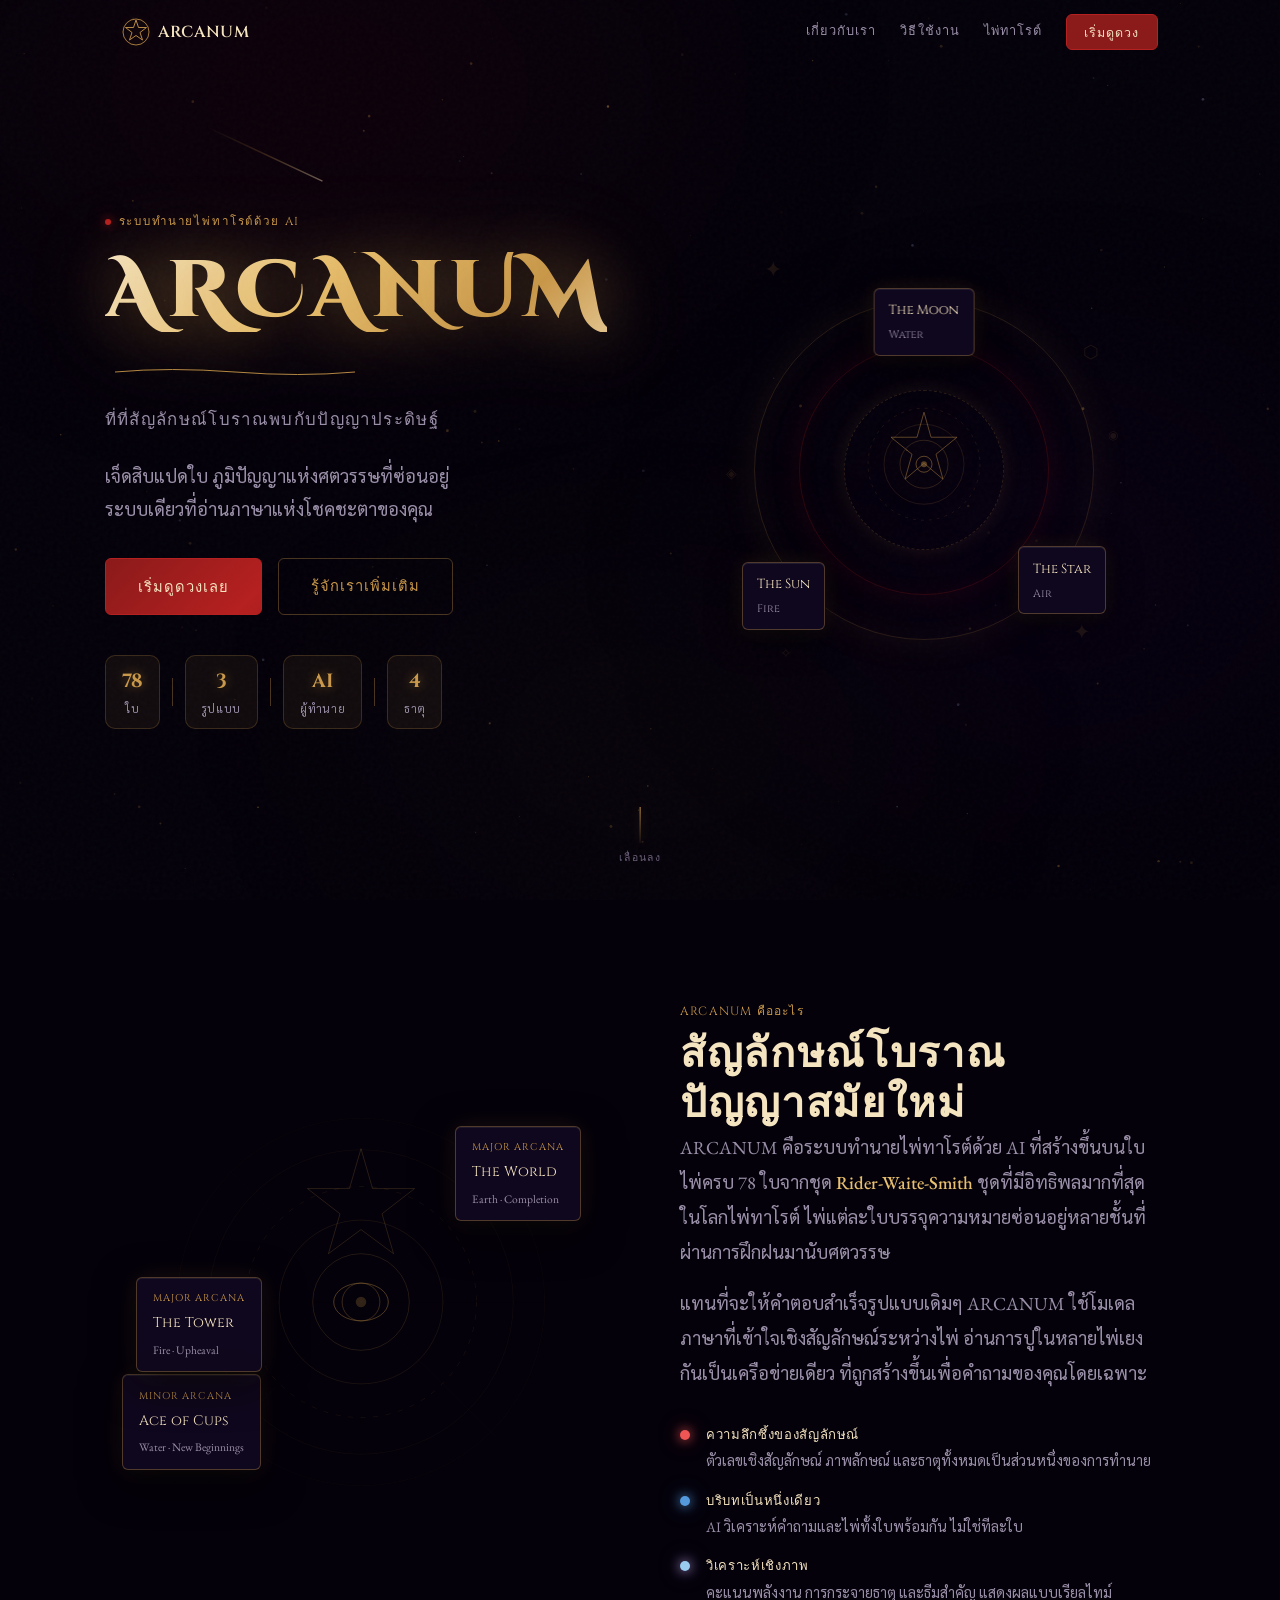
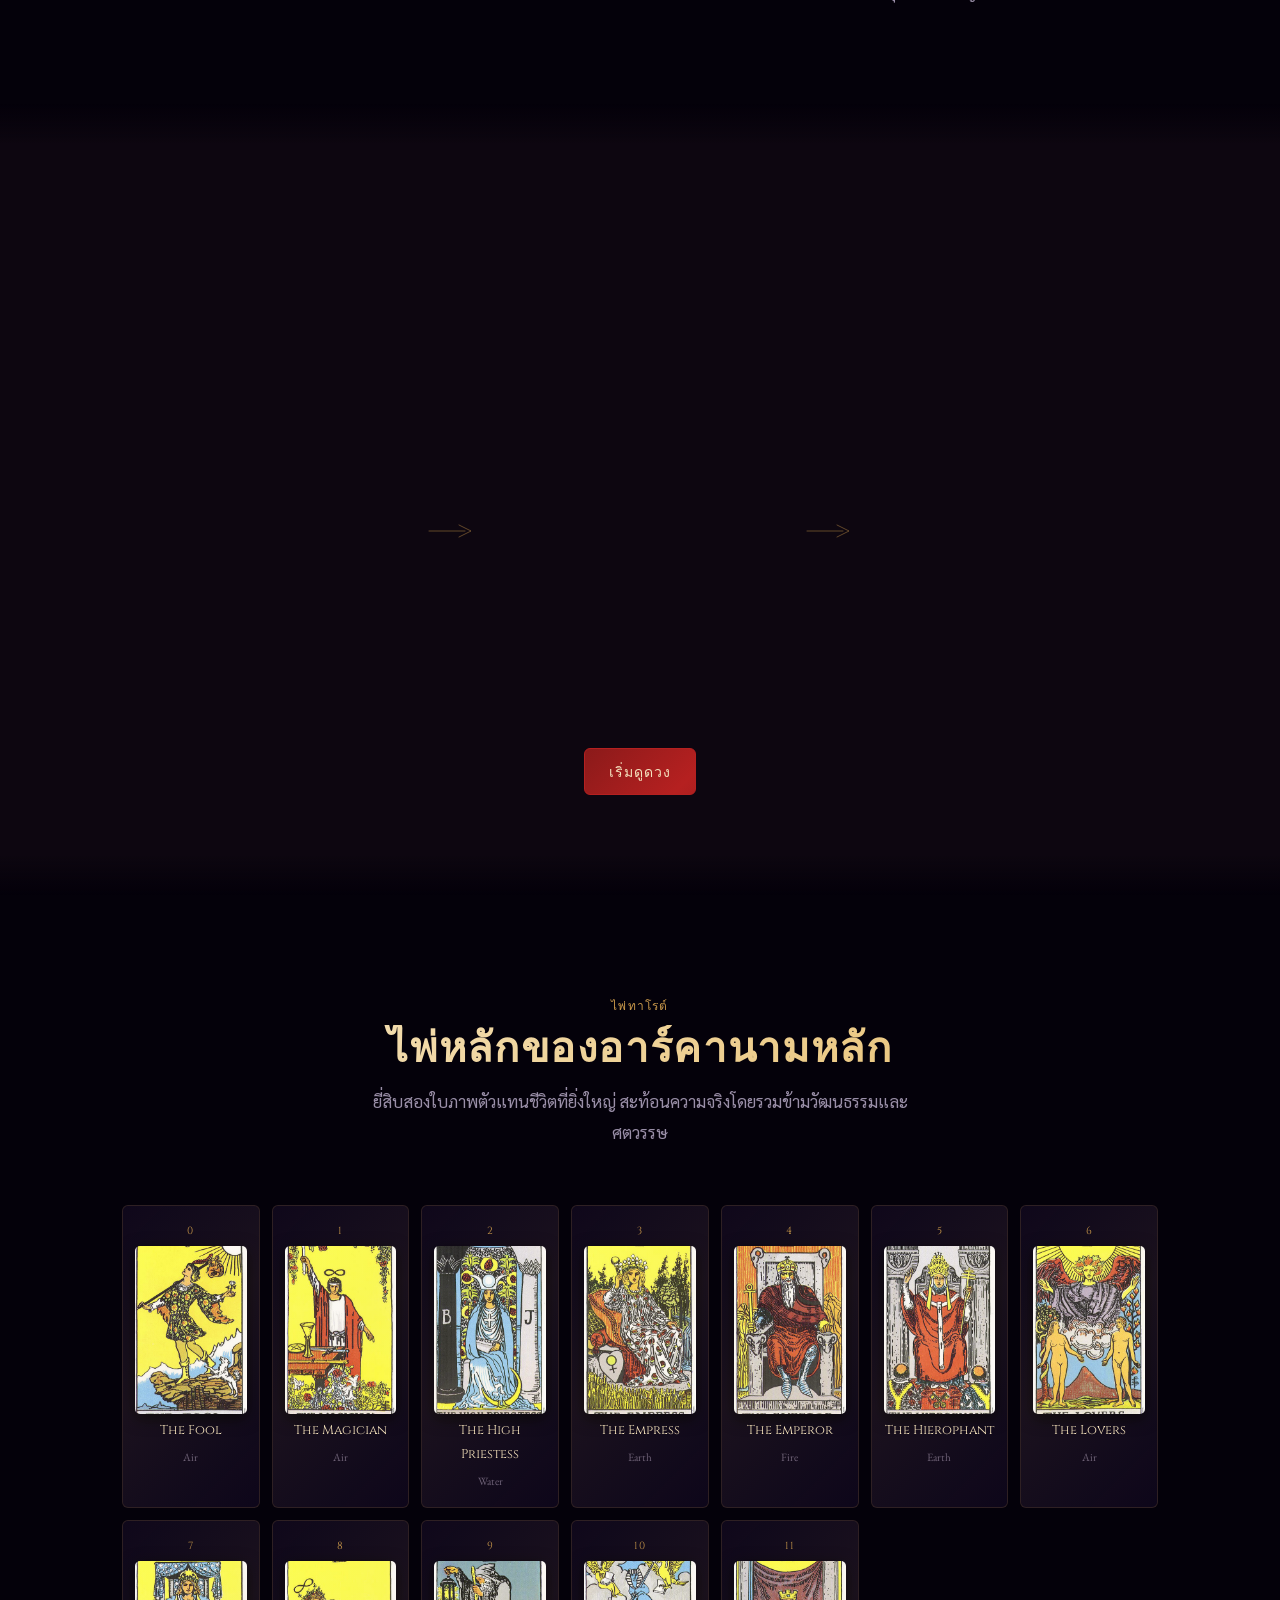
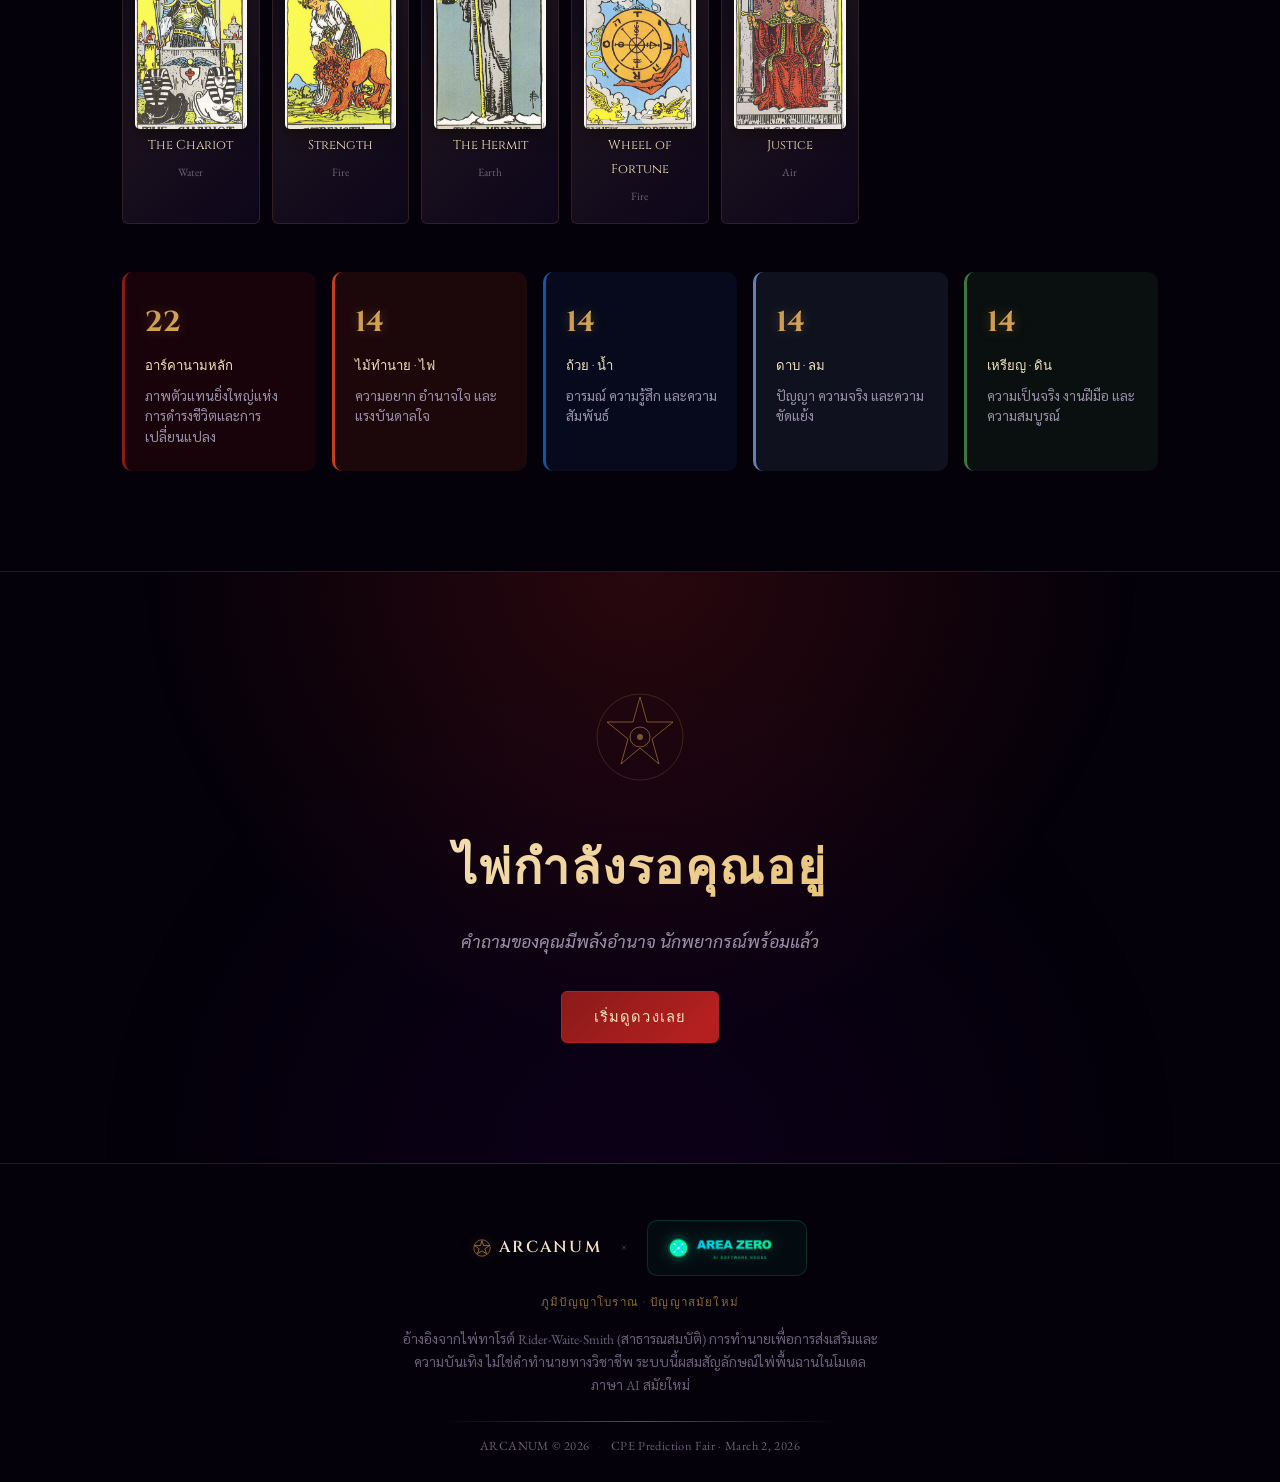
==== commit e14f1d05: "fix: แก้ตัว น หายจากคำว่าสแกน 4 จุด และเปลี่ยนปุ่ม capture จาก ผนภาพ เป็น จับภาพ" ====
--- a/index.html
+++ b/index.html
@@ -42,10 +42,32 @@
       </div>
       <div class="ld-oracle-symbol" aria-hidden="true">
         <svg viewBox="0 0 60 60" fill="none" width="60">
-          <circle cx="30" cy="30" r="28" stroke="#c9984a" stroke-width="0.5" opacity="0.3" stroke-dasharray="3 5"/>
-          <polygon points="30,4 33.5,16 46,16 36,23 39.5,35 30,28 20.5,35 24,23 14,16 26.5,16" fill="none" stroke="#c9984a" stroke-width="0.8" opacity="0.7"/>
-          <circle cx="30" cy="30" r="6" fill="none" stroke="#c9984a" stroke-width="0.7" opacity="0.6"/>
-          <circle cx="30" cy="30" r="2" fill="#c9984a" opacity="0.5"/>
+          <circle
+            cx="30"
+            cy="30"
+            r="28"
+            stroke="#c9984a"
+            stroke-width="0.5"
+            opacity="0.3"
+            stroke-dasharray="3 5"
+          />
+          <polygon
+            points="30,4 33.5,16 46,16 36,23 39.5,35 30,28 20.5,35 24,23 14,16 26.5,16"
+            fill="none"
+            stroke="#c9984a"
+            stroke-width="0.8"
+            opacity="0.7"
+          />
+          <circle
+            cx="30"
+            cy="30"
+            r="6"
+            fill="none"
+            stroke="#c9984a"
+            stroke-width="0.7"
+            opacity="0.6"
+          />
+          <circle cx="30" cy="30" r="2" fill="#c9984a" opacity="0.5" />
         </svg>
       </div>
       <p class="ld-title">กำลังปรึกษาไพ่</p>
@@ -154,12 +176,72 @@
         <div class="hero-visual" aria-hidden="true">
           <div class="orbiting-rig">
             <!-- Floating mystical runes -->
-            <span class="hero-rune" style="top:-8%;left:8%;--rune-dur:7s;--rune-delay:0s;--rune-size:1.4rem">✦</span>
-            <span class="hero-rune" style="top:95%;left:12%;--rune-dur:10s;--rune-delay:-3s;--rune-size:0.9rem">✧</span>
-            <span class="hero-rune" style="top:15%;right:4%;--rune-dur:8.5s;--rune-delay:-5s;--rune-size:1.1rem">⬡</span>
-            <span class="hero-rune" style="top:88%;right:6%;--rune-dur:9s;--rune-delay:-2s;--rune-size:1.3rem">✦</span>
-            <span class="hero-rune" style="top:48%;left:-2%;--rune-dur:11s;--rune-delay:-7s;--rune-size:0.85rem">◈</span>
-            <span class="hero-rune" style="top:38%;right:-1%;--rune-dur:9.5s;--rune-delay:-4s;--rune-size:0.75rem">◉</span>
+            <span
+              class="hero-rune"
+              style="
+                top: -8%;
+                left: 8%;
+                --rune-dur: 7s;
+                --rune-delay: 0s;
+                --rune-size: 1.4rem;
+              "
+              >✦</span
+            >
+            <span
+              class="hero-rune"
+              style="
+                top: 95%;
+                left: 12%;
+                --rune-dur: 10s;
+                --rune-delay: -3s;
+                --rune-size: 0.9rem;
+              "
+              >✧</span
+            >
+            <span
+              class="hero-rune"
+              style="
+                top: 15%;
+                right: 4%;
+                --rune-dur: 8.5s;
+                --rune-delay: -5s;
+                --rune-size: 1.1rem;
+              "
+              >⬡</span
+            >
+            <span
+              class="hero-rune"
+              style="
+                top: 88%;
+                right: 6%;
+                --rune-dur: 9s;
+                --rune-delay: -2s;
+                --rune-size: 1.3rem;
+              "
+              >✦</span
+            >
+            <span
+              class="hero-rune"
+              style="
+                top: 48%;
+                left: -2%;
+                --rune-dur: 11s;
+                --rune-delay: -7s;
+                --rune-size: 0.85rem;
+              "
+              >◈</span
+            >
+            <span
+              class="hero-rune"
+              style="
+                top: 38%;
+                right: -1%;
+                --rune-dur: 9.5s;
+                --rune-delay: -4s;
+                --rune-size: 0.75rem;
+              "
+              >◉</span
+            >
             <div class="orbit-ring ring-a"></div>
             <div class="orbit-ring ring-b"></div>
             <div class="orbit-ring ring-c"></div>
@@ -566,9 +648,19 @@
             <!-- ARCANUM -->
             <div class="footer-brand">
               <svg viewBox="0 0 22 22" fill="none" width="18">
-                <circle cx="11" cy="11" r="10" stroke="#c9984a" stroke-width="0.7" />
-                <polygon points="11,2 13,8 20,8 14.5,12 16.5,18 11,14.5 5.5,18 7.5,12 2,8 9,8"
-                  fill="none" stroke="#c9984a" stroke-width="0.8" />
+                <circle
+                  cx="11"
+                  cy="11"
+                  r="10"
+                  stroke="#c9984a"
+                  stroke-width="0.7"
+                />
+                <polygon
+                  points="11,2 13,8 20,8 14.5,12 16.5,18 11,14.5 5.5,18 7.5,12 2,8 9,8"
+                  fill="none"
+                  stroke="#c9984a"
+                  stroke-width="0.8"
+                />
               </svg>
               <span class="footer-name">ARCANUM</span>
             </div>
@@ -577,7 +669,13 @@
             <span class="footer-cross" aria-hidden="true">&times;</span>
 
             <!-- AREA ZERO logo + link -->
-            <a class="footer-az-link" href="https://areazeroai.com" target="_blank" rel="noopener noreferrer" aria-label="AREA ZERO AI Software House">
+            <a
+              class="footer-az-link"
+              href="https://areazeroai.com"
+              target="_blank"
+              rel="noopener noreferrer"
+              aria-label="AREA ZERO AI Software House"
+            >
               <img class="footer-az-img" src="Areazero.png" alt="AREA ZERO" />
             </a>
           </div>
@@ -618,7 +716,11 @@
         <span class="rh-step" id="rh-step">ขั้นตอนที่ 1 จาก 3</span>
         <!-- Animated step progress bar -->
         <div class="rh-progress" aria-hidden="true">
-          <div class="rh-progress-fill" id="rh-progress-fill" data-step="1"></div>
+          <div
+            class="rh-progress-fill"
+            id="rh-progress-fill"
+            data-step="1"
+          ></div>
         </div>
       </header>
 
@@ -780,7 +882,7 @@
                       stroke-linecap="round"
                     />
                   </svg>
-                  <span class="mt-label">สแกโดยกล้อง</span>
+                  <span class="mt-label">สแกนโดยกล้อง</span>
                   <span class="mt-sub">ใช้กล้องถ่ายภาพ</span>
                 </button>
               </div>
@@ -826,7 +928,7 @@
                       stroke-linecap="round"
                     />
                   </svg>
-                  สแกไพ่ถัดไป
+                  สแกนไพ่ถัดไป
                 </button>
                 <button id="btn-reveal" class="btn btn-crimson btn-lg" disabled>
                   ดูคำทำนาย
@@ -992,7 +1094,7 @@
                 stroke-linecap="round"
               />
             </svg>
-            สแกด้วยกล้อง
+            สแกนด้วยกล้อง
           </div>
           <button class="cam-close" id="cam-close" aria-label="Close">
             &times;
@@ -1000,7 +1102,7 @@
         </div>
 
         <div class="cam-slot-row">
-          <span class="cam-slot-label">สแกตำแหน่ง:</span>
+          <span class="cam-slot-label">สแกนตำแหน่ง:</span>
           <span class="cam-slot-name" id="cam-slot-name">—</span>
         </div>
 
@@ -1056,7 +1158,7 @@
             ถ่ายใหม่
           </button>
           <button class="btn btn-gold btn-lg" id="cam-btn-capture">
-            ผนภาพ
+            จับภาพ
           </button>
           <button class="btn btn-crimson btn-lg" id="cam-btn-use" disabled>
             ใช้ไพ่ใบนี้
